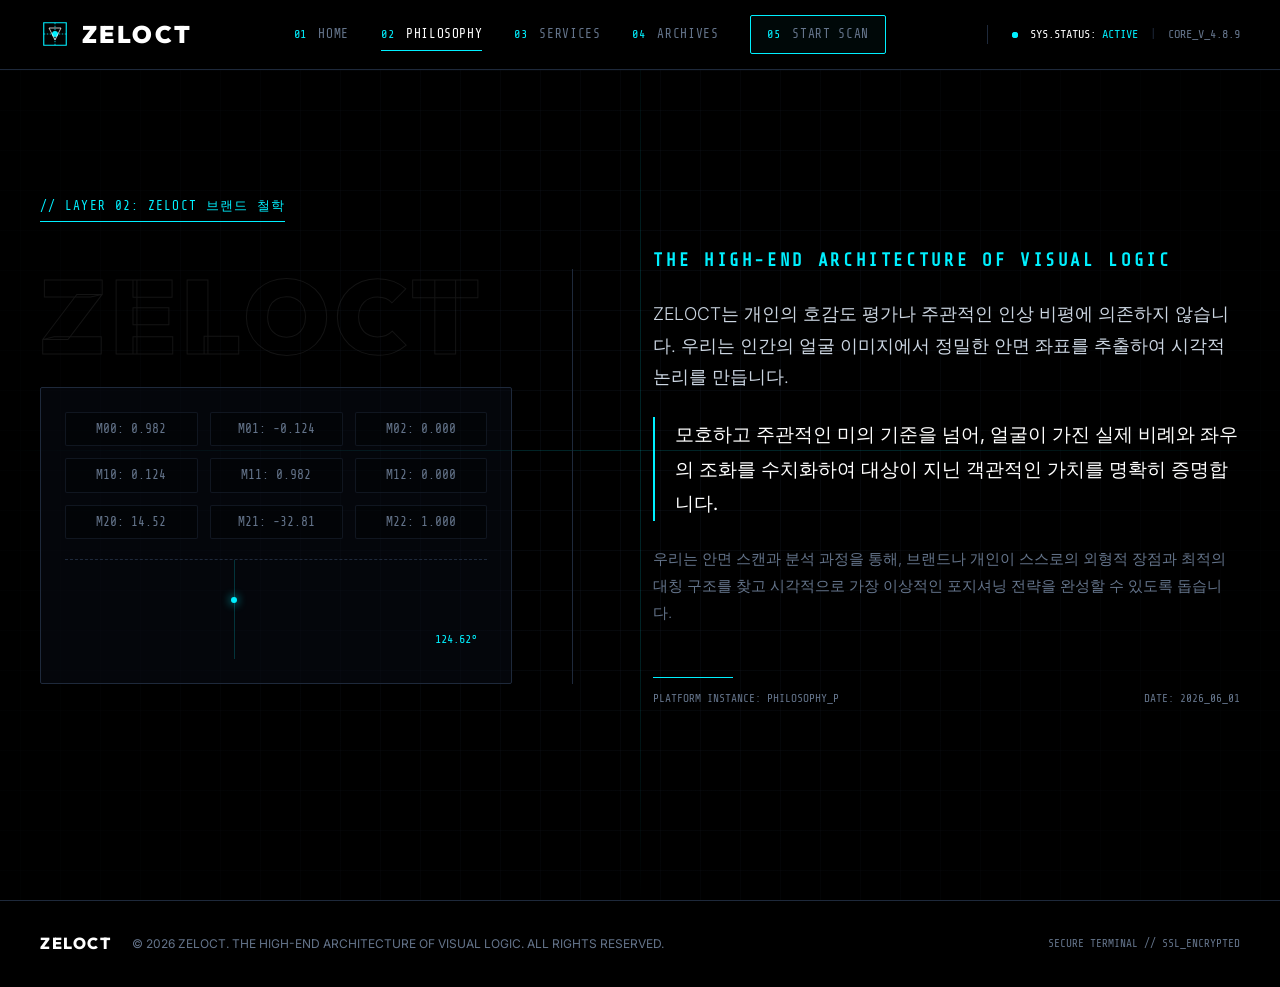
==== about.html @ d5e1db35 "feat: Restructure ZELOCT to multi-page architecture with simplified copy" ====
<!DOCTYPE html>
<html lang="ko">
<head>
    <meta charset="UTF-8">
    <meta name="viewport" content="width=device-width, initial-scale=1.0">
    <title>ZELOCT | 브랜드 철학 - 모호함을 뛰어넘는 객관적인 데이터</title>
    <meta name="description" content="AI 페이스 분석과 정교한 시각 논리를 결합하여, 직관을 넘어 객관적인 데이터로 얼굴의 균형과 황금비를 찾아내는 플랫폼 ZELOCT.">
    <!-- Google Fonts -->
    <link rel="preconnect" href="https://fonts.googleapis.com">
    <link rel="preconnect" href="https://fonts.gstatic.com" crossorigin>
    <link href="https://fonts.googleapis.com/css2?family=Inter:wght@300;400;500;600&family=Outfit:wght@400;600;800;900&family=Share+Tech+Mono&display=swap" rel="stylesheet">
    <!-- FontAwesome for icons -->
    <link rel="stylesheet" href="https://cdnjs.cloudflare.com/ajax/libs/font-awesome/6.4.0/css/all.min.css">
    <link rel="stylesheet" href="style.css">
</head>
<body>
    <!-- Symmetrical Scanning Background Grid -->
    <div class="tech-grid-overlay"></div>
    <div class="symmetrical-axis-x"></div>
    <div class="symmetrical-axis-y"></div>
    <div class="custom-cursor-tracker">
        <span class="coord-val">X: 00.00% Y: 00.00%</span>
    </div>

    <!-- System Header -->
    <header class="system-header">
        <div class="header-container">
            <a href="index.html" class="logo-area">
                <span class="logo-symbol">
                    <svg viewBox="0 0 40 40" width="30" height="30">
                        <polygon points="5,5 35,5 35,35 5,35" fill="none" stroke="#00F0FF" stroke-width="1.5" />
                        <line x1="20" y1="5" x2="20" y2="35" stroke="#00F0FF" stroke-width="1" stroke-dasharray="2,2" />
                        <line x1="5" y1="20" x2="35" y2="20" stroke="#00F0FF" stroke-width="1" stroke-dasharray="2,2" />
                        <circle cx="20" cy="20" r="4" fill="#00F0FF" />
                        <polygon points="12,12 28,12 20,28" fill="none" stroke="#FFFFFF" stroke-width="1" />
                    </svg>
                </span>
                <span class="logo-text">ZELOCT</span>
            </a>
            <nav class="nav-links">
                <a href="index.html" class="nav-item"><span class="nav-num">01</span> HOME</a>
                <a href="about.html" class="nav-item active"><span class="nav-num">02</span> PHILOSOPHY</a>
                <a href="services.html" class="nav-item"><span class="nav-num">03</span> SERVICES</a>
                <a href="dashboard.html" class="nav-item"><span class="nav-num">04</span> ARCHIVES</a>
                <a href="contact.html" class="nav-item nav-btn"><span class="nav-num">05</span> START SCAN</a>
            </nav>
            <div class="system-status-indicator">
                <span class="status-dot-pulse"></span>
                <span class="status-label">SYS.STATUS: <span class="cyan-txt">ACTIVE</span></span>
                <span class="status-divider">|</span>
                <span class="status-metric">CORE_V_4.8.9</span>
            </div>
        </div>
    </header>

    <!-- Main Container -->
    <main class="main-content">
        
        <!-- LAYER 02: ABOUT US (BRAND PHILOSOPHY) -->
        <section id="about" class="about-section">
            <div class="section-container">
                <div class="section-badge">// LAYER 02: ZELOCT 브랜드 철학</div>
                <div class="about-grid">
                    <!-- Left: Bold Typography and Grid -->
                    <div class="about-visual">
                        <div class="brand-typo-container">
                            <h2 class="huge-brand-title">ZELOCT</h2>
                            <div class="grid-coordinate-block">
                                <div class="matrix-box">
                                    <span class="matrix-elem">M00: 0.982</span>
                                    <span class="matrix-elem">M01: -0.124</span>
                                    <span class="matrix-elem">M02: 0.000</span>
                                    <span class="matrix-elem">M10: 0.124</span>
                                    <span class="matrix-elem">M11: 0.982</span>
                                    <span class="matrix-elem">M12: 0.000</span>
                                    <span class="matrix-elem">M20: 14.52</span>
                                    <span class="matrix-elem">M21: -32.81</span>
                                    <span class="matrix-elem">M22: 1.000</span>
                                </div>
                                <div class="tech-wireframe-deco">
                                    <div class="line-x"></div>
                                    <div class="line-y"></div>
                                    <div class="circle-point"></div>
                                    <div class="tech-angle">124.62°</div>
                                </div>
                            </div>
                        </div>
                    </div>
                    <!-- Right: Cold/Dry Statement (Simplified) -->
                    <div class="about-content">
                        <h3 class="about-subheading">THE HIGH-END ARCHITECTURE OF VISUAL LOGIC</h3>
                        <div class="cold-statement">
                            <p class="statement-para">
                                ZELOCT는 개인의 호감도 평가나 주관적인 인상 비평에 의존하지 않습니다. 우리는 인간의 얼굴 이미지에서 정밀한 안면 좌표를 추출하여 시각적 논리를 만듭니다.
                            </p>
                            <p class="statement-paraHighlight">
                                모호하고 주관적인 미의 기준을 넘어, 얼굴이 가진 실제 비례와 좌우의 조화를 수치화하여 대상이 지닌 객관적인 가치를 명확히 증명합니다.
                            </p>
                            <p class="statement-para" style="font-size: 0.95rem; color: var(--color-text-muted);">
                                우리는 안면 스캔과 분석 과정을 통해, 브랜드나 개인이 스스로의 외형적 장점과 최적의 대칭 구조를 찾고 시각적으로 가장 이상적인 포지셔닝 전략을 완성할 수 있도록 돕습니다.
                            </p>
                        </div>
                        <div class="tech-signature">
                            <div class="signature-line"></div>
                            <div class="signature-meta">
                                <span>PLATFORM INSTANCE: PHILOSOPHY_P</span>
                                <span>DATE: 2026_06_01</span>
                            </div>
                        </div>
                    </div>
                </div>
            </div>
        </section>

    </main>

    <!-- Footer -->
    <footer class="system-footer">
        <div class="footer-container">
            <div class="footer-left">
                <span class="footer-brand">ZELOCT</span>
                <span class="footer-copyright">&copy; 2026 ZELOCT. THE HIGH-END ARCHITECTURE OF VISUAL LOGIC. ALL RIGHTS RESERVED.</span>
            </div>
            <div class="footer-right font-mono">
                <span>SECURE TERMINAL // SSL_ENCRYPTED</span>
            </div>
        </div>
    </footer>

    <!-- App JavaScript -->
    <script src="app.js"></script>
</body>
</html>
---- style.css ----
/* ==========================================================================
   ZELOCT BRAND MASTER SYSTEM STYLESHEET
   --------------------------------------------------------------------------
   - Design System: HSL values, Deep Black, Slate Grey, Electric Neon Cyan
   - Typography: Outfit (Headers), Inter (Body), Share Tech Mono (Telemetry)
   - Feel: Premium, cybernetic, structured, glassmorphic, interactive
   ========================================================================== */

:root {
    --bg-deep-black: #000000;
    --bg-dark-slate: #0b0f19;
    --border-slate: #1e293b;
    --border-slate-glow: #334155;
    
    --color-white: #ffffff;
    --color-cyan: #00f0ff;
    --color-cyan-glow: rgba(0, 240, 255, 0.45);
    --color-text-muted: #64748b;
    --color-text-body: #cbd5e1;
    
    --font-heading: 'Outfit', -apple-system, BlinkMacSystemFont, "Segoe UI", Roboto, sans-serif;
    --font-body: 'Inter', -apple-system, BlinkMacSystemFont, "Segoe UI", Roboto, sans-serif;
    --font-mono: 'Share Tech Mono', monospace;
    
    --transition-smooth: all 0.3s cubic-bezier(0.16, 1, 0.3, 1);
    --transition-slow: all 0.6s cubic-bezier(0.16, 1, 0.3, 1);
}

/* Base resets */
* {
    margin: 0;
    padding: 0;
    box-sizing: border-box;
}

html {
    scroll-behavior: smooth;
    background-color: var(--bg-deep-black);
    color: var(--color-white);
    font-family: var(--font-body);
    font-size: 16px;
    overflow-x: hidden;
}

body {
    background-color: var(--bg-deep-black);
    min-height: 100vh;
    line-height: 1.6;
    overflow-x: hidden;
    position: relative;
}

/* Symmetrical Tech Grid Background */
.tech-grid-overlay {
    position: fixed;
    top: 0;
    left: 0;
    width: 100%;
    height: 100%;
    background-image: 
        linear-gradient(rgba(30, 41, 59, 0.2) 1px, transparent 1px),
        linear-gradient(90deg, rgba(30, 41, 59, 0.2) 1px, transparent 1px);
    background-size: 40px 40px;
    background-position: center center;
    pointer-events: none;
    z-index: 1;
}

.tech-grid-overlay::after {
    content: '';
    position: absolute;
    top: 0;
    left: 0;
    width: 100%;
    height: 100%;
    background: radial-gradient(circle at 50% 50%, transparent 20%, rgba(0, 0, 0, 0.8) 80%);
    pointer-events: none;
}

/* Symmetrical Skan Axes */
.symmetrical-axis-x {
    position: fixed;
    left: 0;
    right: 0;
    top: 50%;
    height: 1px;
    background: linear-gradient(90deg, transparent, rgba(0, 240, 255, 0.15) 30%, rgba(0, 240, 255, 0.15) 70%, transparent);
    z-index: 2;
    pointer-events: none;
}

.symmetrical-axis-y {
    position: fixed;
    top: 0;
    bottom: 0;
    left: 50%;
    width: 1px;
    background: linear-gradient(180deg, transparent, rgba(0, 240, 255, 0.15) 30%, rgba(0, 240, 255, 0.15) 70%, transparent);
    z-index: 2;
    pointer-events: none;
}

/* Custom Interactive Cursor Tracker */
.custom-cursor-tracker {
    position: fixed;
    width: 20px;
    height: 20px;
    border: 1px solid var(--color-cyan);
    border-radius: 50%;
    pointer-events: none;
    transform: translate(-50%, -50%);
    z-index: 9999;
    mix-blend-mode: difference;
    display: flex;
    align-items: center;
    justify-content: center;
    transition: width 0.1s ease, height 0.1s ease;
    opacity: 0;
}

.custom-cursor-tracker::after {
    content: '';
    width: 4px;
    height: 4px;
    background-color: var(--color-cyan);
    border-radius: 50%;
}

.custom-cursor-tracker .coord-val {
    position: absolute;
    top: 25px;
    left: 20px;
    font-family: var(--font-mono);
    font-size: 0.65rem;
    color: var(--color-cyan);
    background-color: rgba(0, 0, 0, 0.75);
    padding: 2px 6px;
    border: 1px solid var(--border-slate);
    white-space: nowrap;
    border-radius: 2px;
}

/* Typography Utility Classes */
h1, h2, h3, h4, h5 {
    font-family: var(--font-heading);
    letter-spacing: -0.02em;
    font-weight: 600;
}

.font-mono {
    font-family: var(--font-mono) !important;
}

.cyan-txt {
    color: var(--color-cyan) !important;
}

.white-txt {
    color: var(--color-white) !important;
}

.text-muted {
    color: var(--color-text-muted) !important;
}

.cyan-bg {
    background-color: var(--color-cyan) !important;
}

.gradient-text {
    background: linear-gradient(90deg, #ffffff 0%, var(--color-cyan) 100%);
    -webkit-background-clip: text;
    -webkit-text-fill-color: transparent;
}

/* System Header */
.system-header {
    position: fixed;
    top: 0;
    left: 0;
    width: 100%;
    height: 70px;
    border-bottom: 1px solid var(--border-slate);
    background-color: rgba(0, 0, 0, 0.85);
    backdrop-filter: blur(10px);
    z-index: 1000;
}

.header-container {
    max-width: 1400px;
    height: 100%;
    margin: 0 auto;
    padding: 0 40px;
    display: flex;
    align-items: center;
    justify-content: space-between;
}

.logo-area {
    display: flex;
    align-items: center;
    gap: 12px;
    text-decoration: none;
}

.logo-symbol {
    display: flex;
    align-items: center;
    justify-content: center;
}

.logo-text {
    font-family: var(--font-heading);
    font-size: 1.5rem;
    font-weight: 900;
    color: var(--color-white);
    letter-spacing: 0.1em;
}

.nav-links {
    display: flex;
    align-items: center;
    gap: 32px;
}

.nav-item {
    font-family: var(--font-mono);
    font-size: 0.8rem;
    color: var(--color-text-muted);
    text-decoration: none;
    letter-spacing: 0.05em;
    transition: var(--transition-smooth);
    position: relative;
    padding: 6px 0;
}

.nav-num {
    color: var(--color-cyan);
    margin-right: 4px;
    font-size: 0.75rem;
}

.nav-item:hover, .nav-item.active {
    color: var(--color-white);
}

.nav-item::after {
    content: '';
    position: absolute;
    bottom: 0;
    left: 0;
    width: 0;
    height: 1px;
    background-color: var(--color-cyan);
    transition: var(--transition-smooth);
}

.nav-item:hover::after, .nav-item.active::after {
    width: 100%;
}

.nav-btn {
    border: 1px solid var(--color-cyan);
    padding: 8px 16px;
    border-radius: 2px;
    background-color: rgba(0, 240, 255, 0.03);
}

.nav-btn::after {
    display: none;
}

.nav-btn:hover {
    background-color: var(--color-cyan);
    color: var(--bg-deep-black) !important;
    box-shadow: 0 0 15px var(--color-cyan-glow);
}

.nav-btn:hover .nav-num {
    color: var(--bg-deep-black);
}

.system-status-indicator {
    display: flex;
    align-items: center;
    gap: 12px;
    font-family: var(--font-mono);
    font-size: 0.75rem;
    border-left: 1px solid var(--border-slate);
    padding-left: 24px;
}

.status-dot-pulse {
    width: 6px;
    height: 6px;
    background-color: var(--color-cyan);
    border-radius: 50%;
    position: relative;
}

.status-dot-pulse::after {
    content: '';
    position: absolute;
    width: 100%;
    height: 100%;
    border-radius: 50%;
    background-color: var(--color-cyan);
    animation: status-ping 1.5s infinite;
}

@keyframes status-ping {
    0% { transform: scale(1); opacity: 1; }
    100% { transform: scale(3); opacity: 0; }
}

.status-divider {
    color: var(--border-slate);
}

.status-metric {
    color: var(--color-text-muted);
}

/* Sections Styling */
section {
    position: relative;
    padding: 120px 0;
    z-index: 10;
    min-height: 100vh;
    display: flex;
    align-items: center;
}

.section-container {
    max-width: 1400px;
    width: 100%;
    margin: 0 auto;
    padding: 0 40px;
}

.section-badge {
    font-family: var(--font-mono);
    font-size: 0.8rem;
    color: var(--color-cyan);
    letter-spacing: 0.1em;
    margin-bottom: 24px;
    display: inline-block;
    border-bottom: 1px solid var(--color-cyan);
    padding-bottom: 4px;
}

.section-title {
    font-size: 2.5rem;
    color: var(--color-white);
    margin-bottom: 12px;
    text-transform: uppercase;
    letter-spacing: 0.05em;
}

.section-subtitle {
    color: var(--color-text-muted);
    font-size: 1rem;
    max-width: 600px;
    margin-bottom: 48px;
}

/* Buttons */
.btn {
    display: inline-flex;
    align-items: center;
    gap: 12px;
    font-family: var(--font-mono);
    font-size: 0.85rem;
    padding: 14px 28px;
    border-radius: 2px;
    text-decoration: none;
    letter-spacing: 0.08em;
    cursor: pointer;
    transition: var(--transition-smooth);
}

.btn-primary {
    background-color: var(--color-cyan);
    color: var(--bg-deep-black);
    border: 1px solid var(--color-cyan);
    font-weight: 600;
    box-shadow: 0 4px 20px rgba(0, 240, 255, 0.15);
}

.btn-primary:hover {
    background-color: transparent;
    color: var(--color-cyan);
    box-shadow: 0 0 25px var(--color-cyan-glow);
}

.btn-secondary {
    background-color: transparent;
    color: var(--color-white);
    border: 1px solid var(--border-slate);
}

.btn-secondary:hover {
    border-color: var(--color-white);
    background-color: rgba(255, 255, 255, 0.02);
}

/* ==========================================================================
   LAYER 01: HERO SECTION
   ========================================================================== */
.hero-section {
    padding-top: 150px;
}

.hero-layout {
    display: grid;
    grid-template-columns: 1.1fr 0.9fr;
    gap: 60px;
    align-items: center;
}

.hero-info {
    max-width: 680px;
}

.system-tag {
    display: flex;
    align-items: center;
    gap: 16px;
    margin-bottom: 30px;
    font-family: var(--font-mono);
    font-size: 0.8rem;
}

.tag-accent {
    color: var(--color-cyan);
}

.tag-version {
    color: var(--color-text-muted);
    background-color: rgba(30, 41, 59, 0.3);
    padding: 2px 8px;
    border: 1px solid var(--border-slate);
    border-radius: 2px;
}

.hero-title {
    font-size: 3.8rem;
    line-height: 1.1;
    margin-bottom: 24px;
    font-weight: 900;
    letter-spacing: -0.03em;
}

.title-sub {
    display: block;
    font-size: 1.25rem;
    font-family: var(--font-mono);
    color: var(--color-text-muted);
    letter-spacing: 0.15em;
    margin-bottom: 12px;
}

.hero-desc {
    color: var(--color-text-body);
    font-size: 1.15rem;
    line-height: 1.7;
    margin-bottom: 40px;
    font-weight: 300;
}

.hero-actions {
    display: flex;
    gap: 16px;
}

/* Hero Face Mesh Visualizer Card */
.hero-visualizer-card {
    background-color: rgba(11, 15, 25, 0.65);
    border: 1px solid var(--border-slate);
    border-radius: 4px;
    overflow: hidden;
    box-shadow: 0 20px 50px rgba(0, 0, 0, 0.5);
    backdrop-filter: blur(15px);
}

.card-header-bar {
    height: 40px;
    background-color: rgba(30, 41, 59, 0.3);
    border-bottom: 1px solid var(--border-slate);
    display: flex;
    align-items: center;
    padding: 0 16px;
    justify-content: space-between;
}

.header-dots {
    display: flex;
    gap: 8px;
}

.header-dots .dot {
    width: 8px;
    height: 8px;
    border-radius: 50%;
}

.header-dots .red { background-color: #ef4444; }
.header-dots .yellow { background-color: #f59e0b; }
.header-dots .green { background-color: #10b981; }

.header-title-text {
    font-family: var(--font-mono);
    font-size: 0.75rem;
    color: var(--color-text-muted);
    letter-spacing: 0.05em;
}

.header-status {
    font-family: var(--font-mono);
    font-size: 0.7rem;
    color: var(--color-cyan);
    border: 1px solid rgba(0, 240, 255, 0.3);
    padding: 1px 6px;
    border-radius: 2px;
    background-color: rgba(0, 240, 255, 0.05);
}

.visualizer-content {
    padding: 30px;
    position: relative;
    display: flex;
    flex-direction: column;
    align-items: center;
}

.svg-visualizer-container {
    width: 320px;
    height: 320px;
    position: relative;
    border: 1px dashed var(--border-slate);
    border-radius: 2px;
    overflow: hidden;
}

/* Face scan animations */
#laser-line {
    animation: laser-sweep 4s infinite linear;
}

@keyframes laser-sweep {
    0% { y1: 20; y2: 20; opacity: 0; }
    5% { opacity: 1; }
    95% { opacity: 1; }
    100% { y1: 380; y2: 380; opacity: 0; }
}

.node-pulse {
    transform-origin: center;
    animation: node-glowing 2s infinite ease-in-out;
}

.node-pulse:nth-child(even) {
    animation-delay: 1s;
}

@keyframes node-glowing {
    0%, 100% { r: 3.5; fill-opacity: 0.8; }
    50% { r: 5.5; fill-opacity: 1; filter: drop-shadow(0 0 4px var(--color-cyan)); }
}

/* Telemetry box */
.telemetry-box {
    width: 100%;
    background-color: rgba(0, 0, 0, 0.5);
    border: 1px solid var(--border-slate);
    border-radius: 2px;
    padding: 12px 16px;
    margin-top: 20px;
}

.telemetry-row {
    display: flex;
    justify-content: space-between;
    font-family: var(--font-mono);
    font-size: 0.75rem;
    margin-bottom: 6px;
}

.telemetry-row:last-child {
    margin-bottom: 0;
}

.tel-label {
    color: var(--color-text-muted);
}

.tel-value {
    color: var(--color-text-body);
}

.interactive-sliders {
    width: 100%;
    margin-top: 16px;
    border-top: 1px solid var(--border-slate);
    padding-top: 16px;
}

.slider-group {
    display: flex;
    flex-direction: column;
    gap: 6px;
    margin-bottom: 12px;
}

.slider-group:last-child {
    margin-bottom: 0;
}

.slider-group label {
    font-family: var(--font-mono);
    font-size: 0.65rem;
    color: var(--color-text-muted);
    letter-spacing: 0.05em;
}

.slider-group input[type="range"] {
    -webkit-appearance: none;
    width: 100%;
    height: 3px;
    background: var(--border-slate);
    border-radius: 1px;
    outline: none;
}

.slider-group input[type="range"]::-webkit-slider-thumb {
    -webkit-appearance: none;
    appearance: none;
    width: 12px;
    height: 12px;
    border-radius: 50%;
    background: var(--color-cyan);
    cursor: pointer;
    box-shadow: 0 0 6px var(--color-cyan);
    transition: transform 0.1s ease;
}

.slider-group input[type="range"]::-webkit-slider-thumb:hover {
    transform: scale(1.2);
}

.section-scroll-indicator {
    position: absolute;
    bottom: 40px;
    left: 50%;
    transform: translateX(-50%);
    display: flex;
    flex-direction: column;
    align-items: center;
    gap: 8px;
    color: var(--color-text-muted);
    font-family: var(--font-mono);
    font-size: 0.7rem;
    letter-spacing: 0.15em;
    pointer-events: none;
}

.scroll-arrow {
    animation: arrow-bounce 2s infinite;
}

@keyframes arrow-bounce {
    0%, 20%, 50%, 80%, 100% { transform: translateY(0); }
    40% { transform: translateY(-5px); }
    60% { transform: translateY(-2px); }
}

/* ==========================================================================
   LAYER 02: ABOUT US (PHILOSOPHY)
   ========================================================================== */
.about-grid {
    display: grid;
    grid-template-columns: 1fr 1.1fr;
    gap: 80px;
    align-items: center;
}

.about-visual {
    position: relative;
    border-right: 1px solid var(--border-slate);
    padding-right: 60px;
}

.huge-brand-title {
    font-size: 6.5rem;
    font-weight: 900;
    color: transparent;
    -webkit-text-stroke: 1px rgba(255, 255, 255, 0.08);
    line-height: 0.9;
    letter-spacing: 0.05em;
    margin-bottom: 24px;
}

.grid-coordinate-block {
    background-color: rgba(11, 15, 25, 0.45);
    border: 1px solid var(--border-slate);
    border-radius: 2px;
    padding: 24px;
    position: relative;
    overflow: hidden;
}

.matrix-box {
    display: grid;
    grid-template-columns: repeat(3, 1fr);
    gap: 12px;
    font-family: var(--font-mono);
    font-size: 0.8rem;
    color: var(--color-text-muted);
}

.matrix-elem {
    background-color: rgba(0, 0, 0, 0.3);
    padding: 6px 10px;
    border: 1px solid rgba(30, 41, 59, 0.5);
    border-radius: 2px;
    text-align: center;
    transition: var(--transition-smooth);
}

.matrix-elem:hover {
    color: var(--color-cyan);
    border-color: var(--color-cyan);
    background-color: rgba(0, 240, 255, 0.02);
}

.tech-wireframe-deco {
    margin-top: 20px;
    height: 100px;
    border-top: 1px dashed var(--border-slate);
    position: relative;
}

.tech-wireframe-deco .line-x {
    position: absolute;
    left: 40%;
    top: 0;
    bottom: 0;
    width: 1px;
    background-color: rgba(0, 240, 255, 0.2);
}

.tech-wireframe-deco .circle-point {
    position: absolute;
    left: 40%;
    top: 40%;
    width: 6px;
    height: 6px;
    background-color: var(--color-cyan);
    border-radius: 50%;
    transform: translate(-50%, -50%);
    box-shadow: 0 0 10px var(--color-cyan);
}

.tech-wireframe-deco .tech-angle {
    position: absolute;
    right: 10px;
    bottom: 10px;
    font-family: var(--font-mono);
    font-size: 0.75rem;
    color: var(--color-cyan);
}

.about-content {
    max-width: 620px;
}

.about-subheading {
    font-size: 1.1rem;
    font-family: var(--font-mono);
    color: var(--color-cyan);
    letter-spacing: 0.15em;
    margin-bottom: 24px;
}

.cold-statement {
    display: flex;
    flex-direction: column;
    gap: 24px;
}

.statement-para {
    color: var(--color-text-body);
    font-size: 1.1rem;
    line-height: 1.8;
    font-weight: 300;
}

.statement-paraHighlight {
    color: var(--color-white);
    font-size: 1.2rem;
    line-height: 1.8;
    font-weight: 400;
    border-left: 2px solid var(--color-cyan);
    padding-left: 20px;
}

.tech-signature {
    margin-top: 50px;
}

.signature-line {
    width: 80px;
    height: 1px;
    background-color: var(--color-cyan);
    margin-bottom: 12px;
}

.signature-meta {
    display: flex;
    justify-content: space-between;
    font-family: var(--font-mono);
    font-size: 0.7rem;
    color: var(--color-text-muted);
}

/* ==========================================================================
   LAYER 03: CORE SERVICES
   ========================================================================== */
.services-grid {
    display: grid;
    grid-template-columns: repeat(3, 1fr);
    gap: 30px;
    margin-top: 40px;
}

.service-card {
    background-color: rgba(11, 15, 25, 0.45);
    border: 1px solid var(--border-slate);
    border-radius: 4px;
    padding: 40px 30px;
    position: relative;
    overflow: hidden;
    display: flex;
    flex-direction: column;
    min-height: 480px;
    transition: var(--transition-slow);
}

.service-card::before {
    content: '';
    position: absolute;
    top: 0;
    left: 0;
    width: 100%;
    height: 2px;
    background: linear-gradient(90deg, transparent, var(--color-cyan), transparent);
    transform: scaleX(0);
    transition: var(--transition-smooth);
}

.service-card:hover {
    border-color: var(--color-cyan);
    transform: translateY(-8px);
    box-shadow: 0 15px 35px rgba(0, 240, 255, 0.05);
    background-color: rgba(11, 15, 25, 0.75);
}

.service-card:hover::before {
    transform: scaleX(1);
}

.service-num {
    font-family: var(--font-mono);
    font-size: 3rem;
    font-weight: 800;
    color: transparent;
    -webkit-text-stroke: 1px var(--color-text-muted);
    opacity: 0.3;
    line-height: 1;
    margin-bottom: 20px;
    transition: var(--transition-smooth);
}

.service-card:hover .service-num {
    color: var(--color-cyan);
    -webkit-text-stroke: 1px var(--color-cyan);
    opacity: 0.8;
}

.service-status {
    font-family: var(--font-mono);
    font-size: 0.75rem;
    color: var(--color-cyan);
    letter-spacing: 0.05em;
    margin-bottom: 12px;
}

.service-name {
    font-size: 1.45rem;
    line-height: 1.3;
    margin-bottom: 16px;
    font-weight: 800;
}

.service-sub {
    font-size: 0.9rem;
    font-family: var(--font-mono);
    font-weight: 400;
    color: var(--color-text-muted);
    display: block;
    margin-top: 4px;
}

.service-desc {
    color: var(--color-text-body);
    font-size: 0.95rem;
    line-height: 1.7;
    margin-bottom: 30px;
    font-weight: 300;
}

.service-interactive-console {
    margin-top: auto;
    background-color: rgba(0, 0, 0, 0.7);
    border: 1px solid var(--border-slate);
    border-radius: 2px;
    padding: 14px;
    font-family: var(--font-mono);
    font-size: 0.75rem;
    position: relative;
    overflow: hidden;
}

.console-tab {
    position: absolute;
    top: 0;
    right: 12px;
    background-color: var(--border-slate);
    color: var(--color-text-body);
    font-size: 0.6rem;
    padding: 2px 6px;
    border-bottom-left-radius: 2px;
    border-bottom-right-radius: 2px;
}

.console-lines {
    display: flex;
    flex-direction: column;
    gap: 4px;
}

.line-item {
    color: var(--color-text-muted);
    white-space: nowrap;
}

/* Service 2 Mini grid map representation */
.matrix-map-visualization {
    height: 80px;
    border: 1px dashed var(--border-slate);
    border-radius: 2px;
    position: relative;
    background-color: rgba(0, 0, 0, 0.5);
    overflow: hidden;
}

.grid-dot {
    position: absolute;
    width: 6px;
    height: 6px;
    background-color: var(--color-cyan);
    border-radius: 50%;
    transform: translate(-50%, -50%);
    box-shadow: 0 0 8px var(--color-cyan);
}

.point-active {
    animation: grid-point-ping 1.5s infinite;
}

@keyframes grid-point-ping {
    0%, 100% { transform: translate(-50%, -50%) scale(1); opacity: 0.8; }
    50% { transform: translate(-50%, -50%) scale(1.8); opacity: 1; }
}

.grid-line-h {
    position: absolute;
    top: 50%;
    left: 0;
    right: 0;
    height: 1px;
    background-color: var(--border-slate);
}

.grid-line-v {
    position: absolute;
    left: 50%;
    top: 0;
    bottom: 0;
    width: 1px;
    background-color: var(--border-slate);
}

.axis-lbl-y {
    position: absolute;
    left: 6px;
    top: 6px;
    font-size: 0.55rem;
    color: var(--color-text-muted);
}

.axis-lbl-x {
    position: absolute;
    right: 6px;
    bottom: 6px;
    font-size: 0.55rem;
    color: var(--color-text-muted);
}

/* ==========================================================================
   LAYER 04: SYSTEM DASHBOARD (PORTFOLIO)
   ========================================================================== */
.dashboard-section {
    background-color: rgba(0, 0, 0, 0.5);
}

.section-title-area {
    display: flex;
    justify-content: space-between;
    align-items: flex-end;
    margin-bottom: 40px;
}

.section-title-area .section-title {
    margin-bottom: 0;
}

.dashboard-wrapper {
    background-color: rgba(11, 15, 25, 0.65);
    border: 1px solid var(--border-slate);
    border-radius: 4px;
    overflow: hidden;
    backdrop-filter: blur(15px);
    box-shadow: 0 30px 60px rgba(0, 0, 0, 0.4);
}

/* Tabs */
.dashboard-tabs {
    display: flex;
    background-color: rgba(30, 41, 59, 0.25);
    border-bottom: 1px solid var(--border-slate);
}

.tab-btn {
    flex: 1;
    background: none;
    border: none;
    border-right: 1px solid var(--border-slate);
    padding: 16px 24px;
    display: flex;
    align-items: center;
    gap: 12px;
    color: var(--color-text-muted);
    cursor: pointer;
    font-family: var(--font-mono);
    font-size: 0.8rem;
    transition: var(--transition-smooth);
    text-align: left;
}

.tab-btn:hover {
    background-color: rgba(30, 41, 59, 0.15);
    color: var(--color-white);
}

.tab-btn.active {
    background-color: rgba(11, 15, 25, 0.85);
    color: var(--color-cyan);
    border-bottom: 2px solid var(--color-cyan);
}

.tab-icon {
    font-size: 0.95rem;
}

.tab-name {
    font-weight: 600;
}

.tab-file {
    font-size: 0.7rem;
    color: var(--color-text-muted);
    margin-left: auto;
    opacity: 0.8;
}

.tab-btn.active .tab-file {
    color: var(--color-white);
}

/* Panel Body */
.dashboard-panel {
    display: flex;
    flex-direction: column;
}

.panel-header {
    height: 38px;
    background-color: rgba(30, 41, 59, 0.1);
    border-bottom: 1px solid var(--border-slate);
    display: flex;
    align-items: center;
    justify-content: space-between;
    padding: 0 24px;
}

.file-path {
    font-family: var(--font-mono);
    font-size: 0.75rem;
    color: var(--color-text-muted);
}

.panel-actions {
    display: flex;
    gap: 12px;
}

.btn-indicator {
    font-size: 0.7rem;
    border: 1px solid var(--border-slate);
    padding: 2px 8px;
    border-radius: 2px;
}

.tab-content {
    display: none;
}

.tab-content.active {
    display: block;
}

.code-editor-layout {
    display: grid;
    grid-template-columns: 1.2fr 0.8fr;
    min-height: 400px;
}

.line-numbers {
    background-color: rgba(0, 0, 0, 0.2);
    border-right: 1px solid var(--border-slate);
    padding: 20px 0;
    width: 50px;
    display: flex;
    flex-direction: column;
    align-items: center;
    color: var(--color-text-muted);
    font-family: var(--font-mono);
    font-size: 0.8rem;
    user-select: none;
}

.line-numbers span {
    line-height: 1.8;
    height: 24px;
}

.code-viewport {
    padding: 20px 24px;
    overflow-x: auto;
    font-family: var(--font-mono);
    font-size: 0.85rem;
    background-color: rgba(0, 0, 0, 0.3);
}

.code-viewport pre {
    margin: 0;
}

.code-viewport code {
    line-height: 1.8;
    display: block;
}

/* Syntax Highlighting */
.json-key { color: #f43f5e; }
.json-val { color: #10b981; }
.json-num { color: #f59e0b; }
.py-keyword { color: #00f0ff; }
.py-def { color: #3b82f6; }
.py-comment { color: #64748b; font-style: italic; }
.py-val { color: #e11d48; }

/* Code Editor Preview Panel */
.dashboard-preview-panel {
    border-left: 1px solid var(--border-slate);
    background-color: rgba(11, 15, 25, 0.95);
    display: flex;
    flex-direction: column;
}

.preview-title {
    height: 38px;
    border-bottom: 1px solid var(--border-slate);
    display: flex;
    align-items: center;
    padding: 0 20px;
    font-family: var(--font-mono);
    font-size: 0.7rem;
    color: var(--color-cyan);
    letter-spacing: 0.05em;
    background-color: rgba(30, 41, 59, 0.1);
}

.preview-visual {
    flex: 1;
    padding: 30px;
    display: flex;
    flex-direction: column;
    justify-content: space-between;
    gap: 30px;
}

/* Node matrix graph mini */
.node-graph-mini {
    height: 180px;
    border: 1px dashed var(--border-slate);
    border-radius: 2px;
    position: relative;
    background-color: rgba(0, 0, 0, 0.5);
    overflow: hidden;
}

.mini-node {
    position: absolute;
    width: 6px;
    height: 6px;
    background-color: var(--color-white);
    border-radius: 50%;
    transform: translate(-50%, -50%);
    cursor: pointer;
    transition: var(--transition-smooth);
}

.mini-node:hover {
    background-color: var(--color-cyan);
    box-shadow: 0 0 10px var(--color-cyan);
}

.mini-node::after {
    content: attr(data-tooltip);
    position: absolute;
    bottom: 12px;
    left: 50%;
    transform: translateX(-50%);
    font-family: var(--font-mono);
    font-size: 0.55rem;
    background-color: rgba(0, 0, 0, 0.85);
    color: var(--color-cyan);
    padding: 1px 4px;
    border: 1px solid var(--border-slate);
    white-space: nowrap;
    opacity: 0;
    pointer-events: none;
    transition: var(--transition-smooth);
}

.mini-node:hover::after {
    opacity: 1;
}

.line-conn {
    position: absolute;
    background-color: rgba(255, 255, 255, 0.05);
    transform-origin: left center;
}

.preview-telemetry {
    font-size: 0.7rem;
    color: var(--color-text-muted);
    border-top: 1px solid var(--border-slate);
    padding-top: 12px;
    line-height: 1.5;
}

/* Coordinate positioning map (tab 2 preview) */
.coordinate-map {
    height: 180px;
    border: 1px solid var(--border-slate);
    position: relative;
    background-color: rgba(0, 0, 0, 0.5);
}

.coordinate-map .axis-x {
    position: absolute;
    top: 50%;
    left: 0;
    right: 0;
    height: 1px;
    background-color: rgba(30, 41, 59, 0.6);
}

.coordinate-map .axis-y {
    position: absolute;
    left: 50%;
    top: 0;
    bottom: 0;
    width: 1px;
    background-color: rgba(30, 41, 59, 0.6);
}

.quadrant-label {
    position: absolute;
    font-family: var(--font-mono);
    font-size: 0.55rem;
    color: rgba(255, 255, 255, 0.15);
}

.q1 { top: 10px; right: 10px; }
.q2 { top: 10px; left: 10px; }
.q3 { bottom: 10px; left: 10px; }
.q4 { bottom: 10px; right: 10px; }

.map-point {
    position: absolute;
    width: 8px;
    height: 8px;
    background-color: var(--color-cyan);
    border-radius: 50%;
    transform: translate(-50%, 50%);
    box-shadow: 0 0 10px var(--color-cyan);
}

.pulsing {
    animation: map-ping 2s infinite ease-in-out;
}

@keyframes map-ping {
    0%, 100% { box-shadow: 0 0 4px var(--color-cyan); }
    50% { box-shadow: 0 0 15px var(--color-cyan); }
}

/* Bar chart visualization */
.bar-chart-visualization {
    height: 180px;
    display: flex;
    flex-direction: column;
    justify-content: center;
    gap: 20px;
    padding: 0 10px;
}

.bar-item {
    display: flex;
    align-items: center;
    gap: 12px;
}

.bar-label {
    font-family: var(--font-mono);
    font-size: 0.6rem;
    color: var(--color-text-muted);
    width: 80px;
    white-space: nowrap;
}

.bar-track {
    flex: 1;
    height: 6px;
    background-color: var(--border-slate);
    border-radius: 3px;
    overflow: hidden;
}

.bar-fill {
    height: 100%;
    background-color: var(--color-text-muted);
    border-radius: 3px;
    transition: width 1s cubic-bezier(0.16, 1, 0.3, 1);
}

.bar-val {
    font-family: var(--font-mono);
    font-size: 0.7rem;
    color: var(--color-white);
    width: 35px;
    text-align: right;
}

/* ==========================================================================
   LAYER 05: CONTACT & INPUT (ANALYSIS REQUEST)
   ========================================================================== */
.contact-grid {
    display: grid;
    grid-template-columns: 0.95fr 1.05fr;
    gap: 60px;
    align-items: flex-start;
}

.contact-intro {
    max-width: 580px;
}

.contact-main-title {
    font-size: 3.2rem;
    line-height: 1.1;
    margin-bottom: 24px;
    font-weight: 900;
}

.contact-subtitle {
    color: var(--color-text-body);
    font-size: 1.1rem;
    line-height: 1.7;
    margin-bottom: 40px;
    font-weight: 300;
}

/* Terminal Logs Box */
.terminal-logs-box {
    background-color: #05070c;
    border: 1px solid var(--border-slate);
    border-radius: 4px;
    overflow: hidden;
}

.terminal-header {
    height: 34px;
    background-color: rgba(30, 41, 59, 0.2);
    border-bottom: 1px solid var(--border-slate);
    display: flex;
    align-items: center;
    padding: 0 16px;
    gap: 8px;
}

.term-dot {
    width: 6px;
    height: 6px;
    background-color: var(--color-cyan);
    border-radius: 50%;
    box-shadow: 0 0 5px var(--color-cyan);
}

.term-title {
    font-family: var(--font-mono);
    font-size: 0.7rem;
    color: var(--color-text-muted);
}

.terminal-body-text {
    padding: 20px;
    height: 180px;
    overflow-y: auto;
    font-family: var(--font-mono);
    font-size: 0.8rem;
    line-height: 1.6;
}

.log-line {
    margin-bottom: 8px;
    word-break: break-all;
}

.log-line:last-child {
    margin-bottom: 0;
}

/* Form Styling */
.contact-form-panel {
    background-color: rgba(11, 15, 25, 0.65);
    border: 1px solid var(--border-slate);
    border-radius: 4px;
    padding: 40px;
    backdrop-filter: blur(15px);
}

.custom-form {
    display: flex;
    flex-direction: column;
    gap: 24px;
}

.form-row {
    width: 100%;
}

.input-group {
    display: flex;
    flex-direction: column;
    gap: 8px;
}

.input-label {
    font-family: var(--font-mono);
    font-size: 0.75rem;
    color: var(--color-text-muted);
    letter-spacing: 0.05em;
}

.input-wrapper {
    position: relative;
    display: flex;
    align-items: center;
}

.input-prefix {
    position: absolute;
    left: 16px;
    color: var(--color-cyan);
    font-family: var(--font-mono);
    font-size: 0.85rem;
    pointer-events: none;
}

.input-wrapper input {
    width: 100%;
    background-color: rgba(0, 0, 0, 0.4);
    border: 1px solid var(--border-slate);
    border-radius: 2px;
    padding: 14px 16px 14px 38px;
    color: var(--color-white);
    font-family: var(--font-body);
    font-size: 0.95rem;
    outline: none;
    transition: var(--transition-smooth);
}

.input-wrapper input:focus {
    border-color: var(--color-cyan);
    box-shadow: 0 0 10px rgba(0, 240, 255, 0.1);
    background-color: rgba(0, 0, 0, 0.6);
}

/* File Upload Alternative styling */
.file-upload-alternative {
    display: flex;
    flex-direction: column;
    gap: 10px;
    margin-top: 10px;
    border-top: 1px dashed var(--border-slate);
    padding-top: 12px;
}

.or-divider {
    font-family: var(--font-mono);
    font-size: 0.65rem;
    color: var(--color-text-muted);
    text-align: center;
    position: relative;
}

.file-upload-btn {
    display: inline-flex;
    align-items: center;
    justify-content: center;
    gap: 10px;
    background-color: rgba(30, 41, 59, 0.2);
    border: 1px solid var(--border-slate);
    padding: 10px 16px;
    border-radius: 2px;
    color: var(--color-text-body);
    font-family: var(--font-mono);
    font-size: 0.75rem;
    cursor: pointer;
    transition: var(--transition-smooth);
}

.file-upload-btn:hover {
    background-color: rgba(30, 41, 59, 0.4);
    color: var(--color-white);
    border-color: var(--color-text-muted);
}

.file-name-txt {
    font-family: var(--font-mono);
    font-size: 0.7rem;
    color: var(--color-text-muted);
}

/* Select wrapper */
.select-wrapper {
    position: relative;
}

.select-wrapper select {
    width: 100%;
    background-color: rgba(0, 0, 0, 0.4);
    border: 1px solid var(--border-slate);
    border-radius: 2px;
    padding: 14px 16px;
    color: var(--color-white);
    font-family: var(--font-mono);
    font-size: 0.85rem;
    outline: none;
    cursor: pointer;
    -webkit-appearance: none;
    -moz-appearance: none;
    appearance: none;
    transition: var(--transition-smooth);
}

.select-wrapper select:focus {
    border-color: var(--color-cyan);
}

.select-arrow {
    position: absolute;
    right: 18px;
    top: 50%;
    transform: translateY(-50%);
    color: var(--color-text-muted);
    pointer-events: none;
}

/* Submit engine button */
.submit-btn {
    width: 100%;
    background-color: transparent;
    border: 1px solid var(--color-cyan);
    padding: 18px;
    color: var(--color-cyan);
    font-family: var(--font-mono);
    font-size: 1rem;
    font-weight: 600;
    letter-spacing: 0.1em;
    cursor: pointer;
    position: relative;
    overflow: hidden;
    transition: var(--transition-smooth);
}

.btn-glow-layer {
    position: absolute;
    top: 0;
    left: 0;
    width: 100%;
    height: 100%;
    background-color: var(--color-cyan);
    opacity: 0;
    transition: var(--transition-smooth);
    z-index: 1;
}

.submit-btn-text {
    position: relative;
    z-index: 2;
}

.submit-btn:hover {
    color: var(--bg-deep-black);
    box-shadow: 0 0 30px var(--color-cyan-glow);
}

.submit-btn:hover .btn-glow-layer {
    opacity: 1;
}

/* Decoded report popup modal */
.report-overlay {
    position: fixed;
    top: 0;
    left: 0;
    width: 100%;
    height: 100%;
    background-color: rgba(0, 0, 0, 0.85);
    z-index: 2000;
    display: none;
    align-items: center;
    justify-content: center;
    padding: 20px;
    backdrop-filter: blur(8px);
}

.report-modal-content {
    background-color: #0b0f19;
    border: 1px solid var(--color-cyan);
    width: 100%;
    max-width: 840px;
    border-radius: 4px;
    overflow: hidden;
    animation: modal-slide-up 0.5s cubic-bezier(0.16, 1, 0.3, 1);
    box-shadow: 0 20px 80px rgba(0, 240, 255, 0.15);
}

@keyframes modal-slide-up {
    from { transform: translateY(40px); opacity: 0; }
    to { transform: translateY(0); opacity: 1; }
}

.report-header {
    height: 54px;
    background-color: rgba(30, 41, 59, 0.3);
    border-bottom: 1px solid var(--border-slate);
    display: flex;
    align-items: center;
    justify-content: space-between;
    padding: 0 24px;
}

.report-hdr-left {
    display: flex;
    align-items: center;
    gap: 12px;
}

.report-title {
    font-family: var(--font-mono);
    font-size: 0.85rem;
    color: var(--color-cyan);
    letter-spacing: 0.05em;
}

.close-report-btn {
    background: none;
    border: none;
    color: var(--color-text-muted);
    font-size: 1.5rem;
    cursor: pointer;
    transition: var(--transition-smooth);
    line-height: 1;
}

.close-report-btn:hover {
    color: var(--color-white);
}

.report-grid {
    display: grid;
    grid-template-columns: 0.9fr 1.1fr;
}

.report-graph-col {
    border-right: 1px solid var(--border-slate);
    background-color: rgba(0, 0, 0, 0.3);
    display: flex;
    align-items: center;
    justify-content: center;
    padding: 40px;
    position: relative;
}

.radar-box {
    width: 220px;
    height: 220px;
    position: relative;
}

.radar-label {
    position: absolute;
    font-family: var(--font-mono);
    font-size: 0.55rem;
    color: var(--color-text-muted);
}

.radar-label.top { top: -20px; left: 50%; transform: translateX(-50%); }
.radar-label.right { right: -35px; top: 50%; transform: translateY(-50%); }
.radar-label.bottom { bottom: -20px; left: 50%; transform: translateX(-50%); }
.radar-label.left { left: -35px; top: 50%; transform: translateY(-50%); }

.radar-scan-line {
    position: absolute;
    top: 0;
    left: 0;
    width: 100%;
    height: 100%;
    border-radius: 50%;
    background: conic-gradient(from 0deg at 50% 50%, rgba(0, 240, 255, 0.15) 0%, transparent 60%);
    animation: radar-spin 4s infinite linear;
}

@keyframes radar-spin {
    from { transform: rotate(0deg); }
    to { transform: rotate(360deg); }
}

.report-info-col {
    padding: 40px;
    display: flex;
    flex-direction: column;
    justify-content: space-between;
    gap: 24px;
}

.report-meta-box {
    border: 1px solid var(--border-slate);
    border-radius: 2px;
    padding: 12px 16px;
    background-color: rgba(0, 0, 0, 0.2);
}

.meta-row {
    display: flex;
    justify-content: space-between;
    font-family: var(--font-mono);
    font-size: 0.75rem;
    margin-bottom: 6px;
}

.meta-row:last-child {
    margin-bottom: 0;
}

.meta-row span:first-child {
    color: var(--color-text-muted);
}

.report-scores {
    display: grid;
    grid-template-columns: repeat(3, 1fr);
    gap: 12px;
}

.score-card {
    background-color: rgba(30, 41, 59, 0.2);
    border: 1px solid var(--border-slate);
    border-radius: 2px;
    padding: 12px 8px;
    text-align: center;
}

.score-label {
    display: block;
    font-family: var(--font-mono);
    font-size: 0.55rem;
    color: var(--color-text-muted);
    margin-bottom: 4px;
    line-height: 1.2;
}

.score-num {
    font-family: var(--font-heading);
    font-size: 1.2rem;
    font-weight: 800;
}

.score-unit {
    font-size: 0.65rem;
    color: var(--color-text-muted);
    margin-left: 2px;
}

.report-conclusion h4 {
    font-family: var(--font-mono);
    font-size: 0.75rem;
    color: var(--color-cyan);
    margin-bottom: 8px;
    letter-spacing: 0.05em;
}

.report-conclusion p {
    color: var(--color-text-body);
    font-size: 0.85rem;
    line-height: 1.6;
    font-weight: 300;
}

.w-full {
    width: 100%;
}

/* ==========================================================================
   SYSTEM FOOTER
   ========================================================================== */
.system-footer {
    border-top: 1px solid var(--border-slate);
    padding: 30px 0;
    z-index: 100;
    position: relative;
    background-color: var(--bg-deep-black);
}

.footer-container {
    max-width: 1400px;
    margin: 0 auto;
    padding: 0 40px;
    display: flex;
    justify-content: space-between;
    align-items: center;
}

.footer-left {
    display: flex;
    align-items: center;
    gap: 20px;
}

.footer-brand {
    font-family: var(--font-heading);
    font-weight: 800;
    font-size: 1rem;
    letter-spacing: 0.1em;
}

.footer-copyright {
    color: var(--color-text-muted);
    font-size: 0.75rem;
}

.footer-right {
    font-size: 0.7rem;
    color: var(--color-text-muted);
}

/* ==========================================================================
   RESPONSIVE LAYOUTS
   ========================================================================== */
@media (max-width: 1200px) {
    .hero-title {
        font-size: 3rem;
    }
    .huge-brand-title {
        font-size: 5rem;
    }
    .about-grid, .contact-grid {
        gap: 40px;
    }
}

@media (max-width: 992px) {
    .header-container {
        padding: 0 20px;
    }
    .nav-links {
        display: none; /* Let's keep it simple or hide system indicators to save space */
    }
    .system-status-indicator {
        border-left: none;
        padding-left: 0;
    }
    
    .hero-layout {
        grid-template-columns: 1fr;
        gap: 50px;
    }
    
    .hero-visualizer-card {
        max-width: 500px;
        width: 100%;
        margin: 0 auto;
    }
    
    .about-grid {
        grid-template-columns: 1fr;
        gap: 40px;
    }
    
    .about-visual {
        border-right: none;
        border-bottom: 1px solid var(--border-slate);
        padding-right: 0;
        padding-bottom: 40px;
    }
    
    .services-grid {
        grid-template-columns: 1fr;
        gap: 30px;
    }
    
    .service-card {
        min-height: auto;
    }
    
    .code-editor-layout {
        grid-template-columns: 1fr;
    }
    
    .dashboard-preview-panel {
        border-left: none;
        border-top: 1px solid var(--border-slate);
    }
    
    .contact-grid {
        grid-template-columns: 1fr;
        gap: 40px;
    }
    
    .report-grid {
        grid-template-columns: 1fr;
    }
    
    .report-graph-col {
        border-right: none;
        border-bottom: 1px solid var(--border-slate);
        padding: 30px;
    }
}

@media (max-width: 576px) {
    html {
        font-size: 14px;
    }
    .section-container {
        padding: 0 20px;
    }
    .hero-title {
        font-size: 2.4rem;
    }
    .huge-brand-title {
        font-size: 3.5rem;
    }
    .footer-container {
        flex-direction: column;
        gap: 16px;
        text-align: center;
    }
    .footer-left {
        flex-direction: column;
        gap: 8px;
    }
    .contact-form-panel {
        padding: 24px;
    }
}
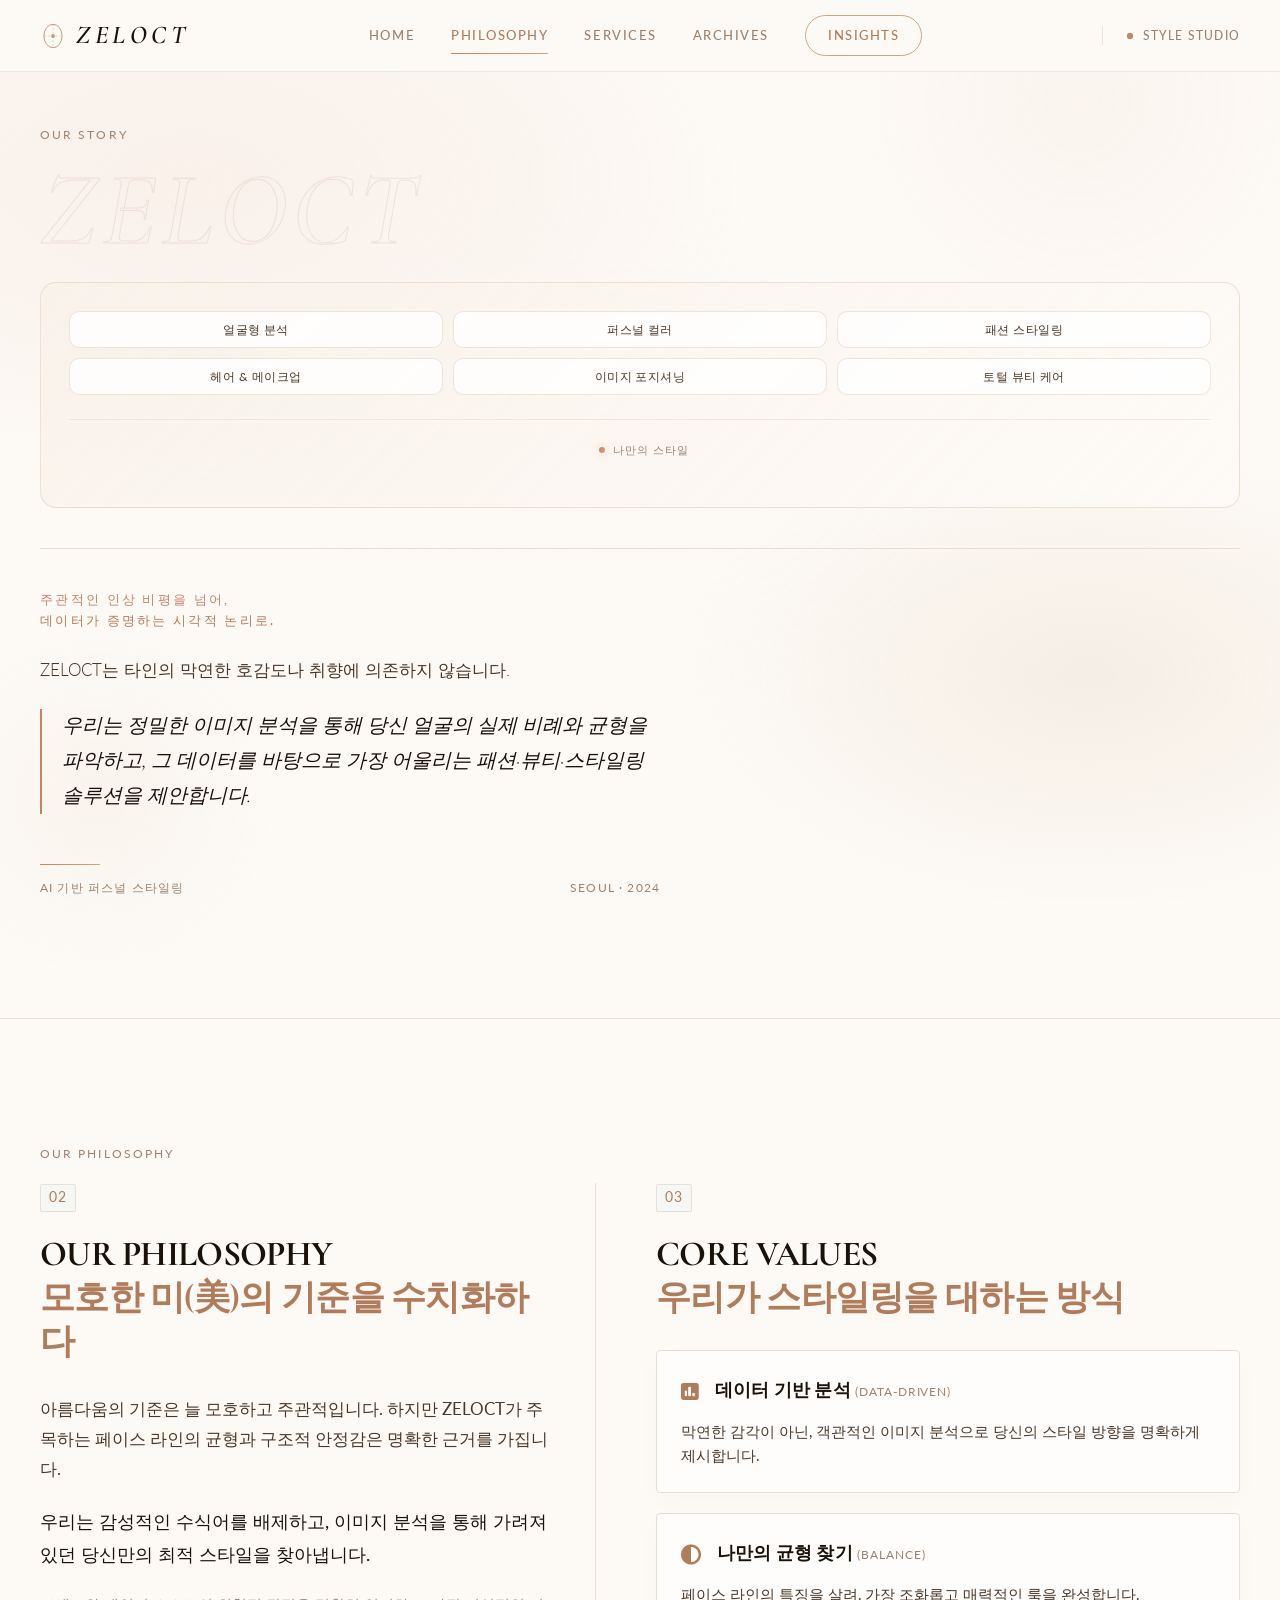
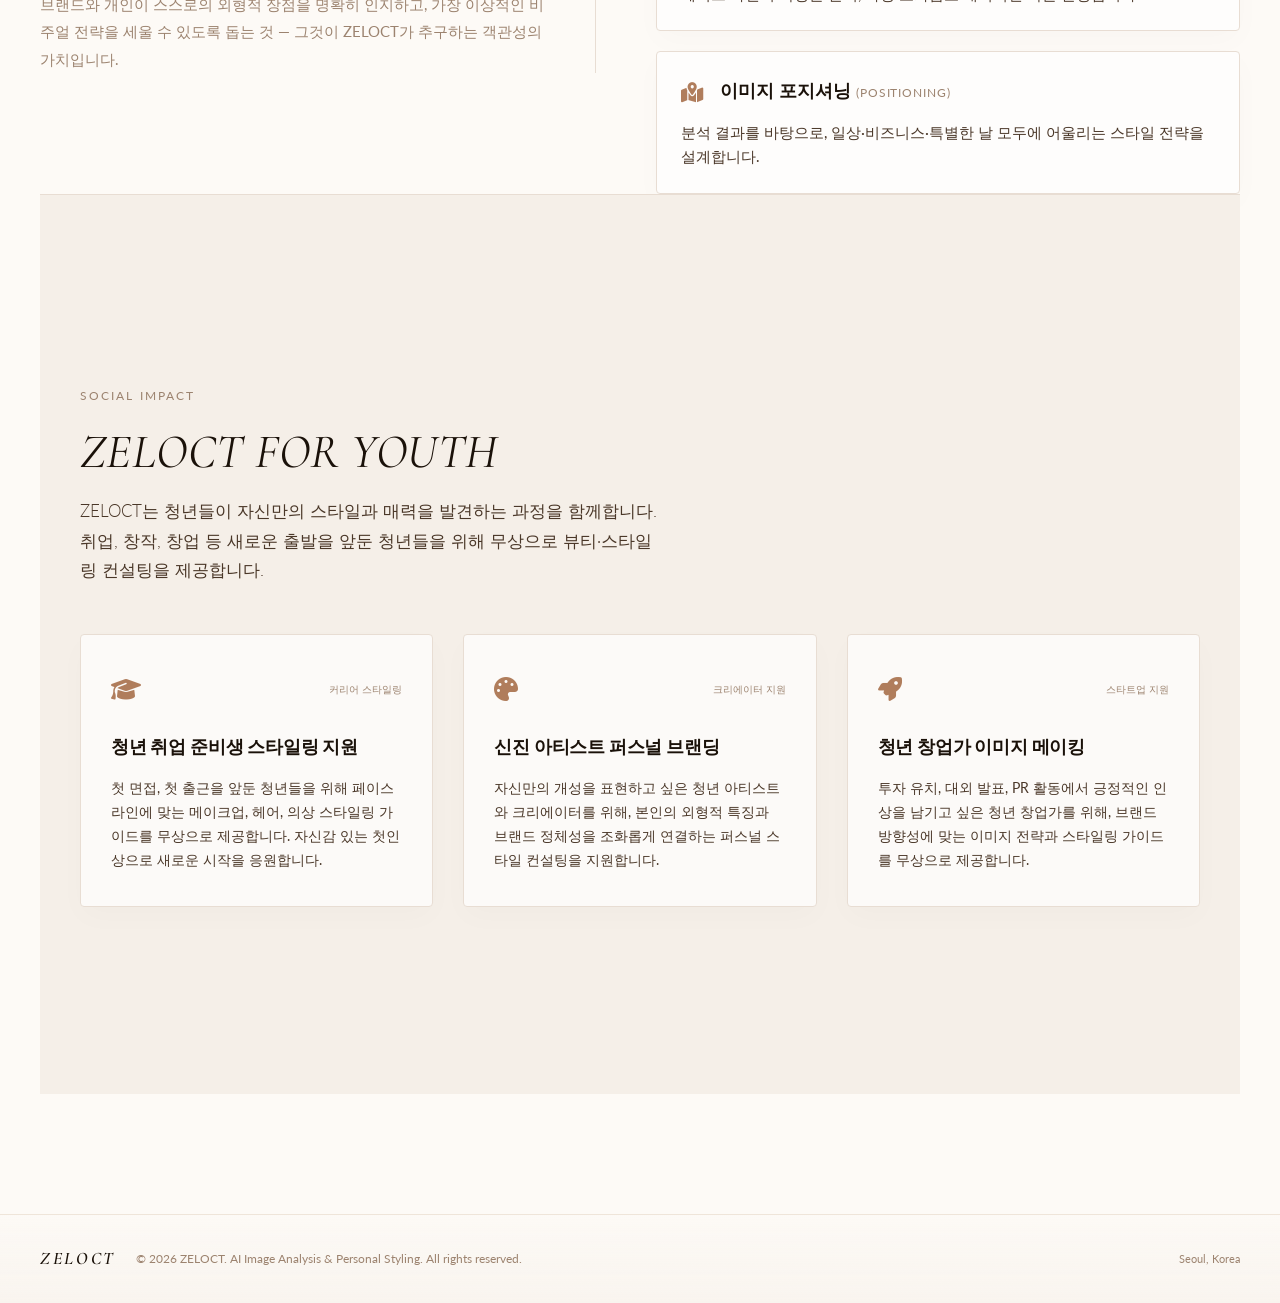
==== commit c0bac79e: "Refactor copywriting to premium beauty and personal styling studio tone" ====
--- a/about.html
+++ b/about.html
@@ -3,36 +3,31 @@
 <head>
     <meta charset="UTF-8">
     <meta name="viewport" content="width=device-width, initial-scale=1.0">
-    <title>ZELOCT | 브랜드 철학 - 모호함을 뛰어넘는 객관적인 데이터</title>
-    <meta name="description" content="AI 페이스 분석과 정교한 시각 논리를 결합하여, 직관을 넘어 객관적인 데이터로 얼굴의 균형과 황금비를 찾아내는 플랫폼 ZELOCT.">
+    <title>ZELOCT | 브랜드 철학 — 나만의 아름다움을 발견하다</title>
+    <meta name="description" content="ZELOCT는 패션, 뷰티, 스타일링을 통해 당신이 가진 고유한 매력을 발굴하고, 가장 어울리는 이미지를 함께 완성해 나갑니다.">
     <!-- Google Fonts -->
     <link rel="preconnect" href="https://fonts.googleapis.com">
     <link rel="preconnect" href="https://fonts.gstatic.com" crossorigin>
-    <link href="https://fonts.googleapis.com/css2?family=Inter:wght@300;400;500;600&family=Outfit:wght@400;600;800;900&family=Share+Tech+Mono&display=swap" rel="stylesheet">
+    <link href="https://fonts.googleapis.com/css2?family=Cormorant+Garamond:ital,wght@0,400;0,500;0,600;1,400;1,500;1,600&family=Lato:ital,wght@0,300;0,400;0,700;1,300;1,400&family=DM+Serif+Display:ital@0;1&display=swap" rel="stylesheet">
     <!-- FontAwesome for icons -->
     <link rel="stylesheet" href="https://cdnjs.cloudflare.com/ajax/libs/font-awesome/6.4.0/css/all.min.css">
     <link rel="stylesheet" href="style.css">
 </head>
 <body>
-    <!-- Symmetrical Scanning Background Grid -->
     <div class="tech-grid-overlay"></div>
     <div class="symmetrical-axis-x"></div>
     <div class="symmetrical-axis-y"></div>
-    <div class="custom-cursor-tracker">
-        <span class="coord-val">X: 00.00% Y: 00.00%</span>
-    </div>
-
-    <!-- System Header -->
+
+    <!-- Header -->
     <header class="system-header">
         <div class="header-container">
             <a href="index.html" class="logo-area">
                 <span class="logo-symbol">
-                    <svg viewBox="0 0 40 40" width="30" height="30">
-                        <polygon points="5,5 35,5 35,35 5,35" fill="none" stroke="#00F0FF" stroke-width="1.5" />
-                        <line x1="20" y1="5" x2="20" y2="35" stroke="#00F0FF" stroke-width="1" stroke-dasharray="2,2" />
-                        <line x1="5" y1="20" x2="35" y2="20" stroke="#00F0FF" stroke-width="1" stroke-dasharray="2,2" />
-                        <circle cx="20" cy="20" r="4" fill="#00F0FF" />
-                        <polygon points="12,12 28,12 20,28" fill="none" stroke="#FFFFFF" stroke-width="1" />
+                    <svg viewBox="0 0 40 40" width="26" height="26">
+                        <ellipse cx="20" cy="20" rx="14" ry="18" fill="none" stroke="#b07d5c" stroke-width="1.2" />
+                        <line x1="20" y1="2" x2="20" y2="38" stroke="#c9a882" stroke-width="0.8" stroke-dasharray="3,3" />
+                        <line x1="6" y1="20" x2="34" y2="20" stroke="#c9a882" stroke-width="0.8" stroke-dasharray="3,3" />
+                        <circle cx="20" cy="20" r="3" fill="#b07d5c" opacity="0.7" />
                     </svg>
                 </span>
                 <span class="logo-text">ZELOCT</span>
@@ -42,71 +37,168 @@
                 <a href="about.html" class="nav-item active"><span class="nav-num">02</span> PHILOSOPHY</a>
                 <a href="services.html" class="nav-item"><span class="nav-num">03</span> SERVICES</a>
                 <a href="dashboard.html" class="nav-item"><span class="nav-num">04</span> ARCHIVES</a>
-                <a href="contact.html" class="nav-item nav-btn"><span class="nav-num">05</span> START SCAN</a>
+                <a href="insights.html" class="nav-item nav-btn"><span class="nav-num">05</span> INSIGHTS</a>
             </nav>
             <div class="system-status-indicator">
                 <span class="status-dot-pulse"></span>
-                <span class="status-label">SYS.STATUS: <span class="cyan-txt">ACTIVE</span></span>
-                <span class="status-divider">|</span>
-                <span class="status-metric">CORE_V_4.8.9</span>
+                <span class="status-label">Style Studio</span>
             </div>
         </div>
     </header>
 
-    <!-- Main Container -->
     <main class="main-content">
-        
-        <!-- LAYER 02: ABOUT US (BRAND PHILOSOPHY) -->
+
+        <!-- About: Brand Introduction -->
         <section id="about" class="about-section">
             <div class="section-container">
-                <div class="section-badge">// LAYER 02: ZELOCT 브랜드 철학</div>
+                <div class="section-badge">Our Story</div>
                 <div class="about-grid">
-                    <!-- Left: Bold Typography and Grid -->
+                    <!-- Left: Visual -->
                     <div class="about-visual">
                         <div class="brand-typo-container">
-                            <h2 class="huge-brand-title">ZELOCT</h2>
+                            <h1 class="huge-brand-title">ZELOCT</h1>
                             <div class="grid-coordinate-block">
                                 <div class="matrix-box">
-                                    <span class="matrix-elem">M00: 0.982</span>
-                                    <span class="matrix-elem">M01: -0.124</span>
-                                    <span class="matrix-elem">M02: 0.000</span>
-                                    <span class="matrix-elem">M10: 0.124</span>
-                                    <span class="matrix-elem">M11: 0.982</span>
-                                    <span class="matrix-elem">M12: 0.000</span>
-                                    <span class="matrix-elem">M20: 14.52</span>
-                                    <span class="matrix-elem">M21: -32.81</span>
-                                    <span class="matrix-elem">M22: 1.000</span>
+                                    <span class="matrix-elem">얼굴형 분석</span>
+                                    <span class="matrix-elem">퍼스널 컬러</span>
+                                    <span class="matrix-elem">패션 스타일링</span>
+                                    <span class="matrix-elem">헤어 & 메이크업</span>
+                                    <span class="matrix-elem">이미지 포지셔닝</span>
+                                    <span class="matrix-elem">토털 뷰티 케어</span>
                                 </div>
                                 <div class="tech-wireframe-deco">
                                     <div class="line-x"></div>
                                     <div class="line-y"></div>
                                     <div class="circle-point"></div>
-                                    <div class="tech-angle">124.62°</div>
-                                </div>
-                            </div>
-                        </div>
-                    </div>
-                    <!-- Right: Cold/Dry Statement (Simplified) -->
+                                    <div class="tech-angle">나만의 스타일</div>
+                                </div>
+                            </div>
+                        </div>
+                    </div>
+                    <!-- Right: Philosophy Statement -->
                     <div class="about-content">
-                        <h3 class="about-subheading">THE HIGH-END ARCHITECTURE OF VISUAL LOGIC</h3>
+                        <h3 class="about-subheading">주관적인 인상 비평을 넘어,<br><span class="cyan-txt">데이터가 증명하는 시각적 논리로.</span></h3>
                         <div class="cold-statement">
                             <p class="statement-para">
-                                ZELOCT는 개인의 호감도 평가나 주관적인 인상 비평에 의존하지 않습니다. 우리는 인간의 얼굴 이미지에서 정밀한 안면 좌표를 추출하여 시각적 논리를 만듭니다.
+                                ZELOCT는 타인의 막연한 호감도나 취향에 의존하지 않습니다.
                             </p>
                             <p class="statement-paraHighlight">
-                                모호하고 주관적인 미의 기준을 넘어, 얼굴이 가진 실제 비례와 좌우의 조화를 수치화하여 대상이 지닌 객관적인 가치를 명확히 증명합니다.
-                            </p>
-                            <p class="statement-para" style="font-size: 0.95rem; color: var(--color-text-muted);">
-                                우리는 안면 스캔과 분석 과정을 통해, 브랜드나 개인이 스스로의 외형적 장점과 최적의 대칭 구조를 찾고 시각적으로 가장 이상적인 포지셔닝 전략을 완성할 수 있도록 돕습니다.
+                                우리는 정밀한 이미지 분석을 통해 당신 얼굴의 실제 비례와 균형을 파악하고, 그 데이터를 바탕으로 가장 어울리는 패션·뷰티·스타일링 솔루션을 제안합니다.
                             </p>
                         </div>
                         <div class="tech-signature">
                             <div class="signature-line"></div>
                             <div class="signature-meta">
-                                <span>PLATFORM INSTANCE: PHILOSOPHY_P</span>
-                                <span>DATE: 2026_06_01</span>
-                            </div>
-                        </div>
+                                <span>AI 기반 퍼스널 스타일링</span>
+                                <span>Seoul · 2024</span>
+                            </div>
+                        </div>
+                    </div>
+                </div>
+            </div>
+        </section>
+
+        <!-- Philosophy & Core Values -->
+        <section id="philosophy-core" class="philosophy-core-section">
+            <div class="section-container">
+                <div class="section-badge">Our Philosophy</div>
+
+                <div class="philosophy-core-grid">
+                    <!-- Left: Philosophy -->
+                    <div class="philo-col">
+                        <div class="philo-card">
+                            <span class="philo-num font-mono">02</span>
+                            <h3 class="philo-title">OUR PHILOSOPHY<br><span class="cyan-txt">모호한 미(美)의 기준을 수치화하다</span></h3>
+                            <div class="philo-body">
+                                <p>아름다움의 기준은 늘 모호하고 주관적입니다. 하지만 ZELOCT가 주목하는 페이스 라인의 균형과 구조적 안정감은 명확한 근거를 가집니다.</p>
+                                <p class="highlight-p">우리는 감성적인 수식어를 배제하고, 이미지 분석을 통해 가려져 있던 당신만의 최적 스타일을 찾아냅니다.</p>
+                                <p class="muted-p">브랜드와 개인이 스스로의 외형적 장점을 명확히 인지하고, 가장 이상적인 비주얼 전략을 세울 수 있도록 돕는 것 — 그것이 ZELOCT가 추구하는 객관성의 가치입니다.</p>
+                            </div>
+                        </div>
+                    </div>
+
+                    <!-- Right: Core Values -->
+                    <div class="values-col">
+                        <div class="section-header-compact">
+                            <span class="value-num-tag font-mono">03</span>
+                            <h3 class="philo-title">CORE VALUES<br><span class="cyan-txt">우리가 스타일링을 대하는 방식</span></h3>
+                        </div>
+
+                        <div class="value-cards-list">
+                            <div class="value-card">
+                                <div class="value-hdr">
+                                    <span class="value-icon"><i class="fa-solid fa-square-poll-vertical"></i></span>
+                                    <h4 class="value-name">데이터 기반 분석 <span class="val-sub font-mono">(Data-Driven)</span></h4>
+                                </div>
+                                <p class="value-desc">막연한 감각이 아닌, 객관적인 이미지 분석으로 당신의 스타일 방향을 명확하게 제시합니다.</p>
+                            </div>
+
+                            <div class="value-card">
+                                <div class="value-hdr">
+                                    <span class="value-icon"><i class="fa-solid fa-circle-half-stroke"></i></span>
+                                    <h4 class="value-name">나만의 균형 찾기 <span class="val-sub font-mono">(Balance)</span></h4>
+                                </div>
+                                <p class="value-desc">페이스 라인의 특징을 살려, 가장 조화롭고 매력적인 룩을 완성합니다.</p>
+                            </div>
+
+                            <div class="value-card">
+                                <div class="value-hdr">
+                                    <span class="value-icon"><i class="fa-solid fa-map-location-dot"></i></span>
+                                    <h4 class="value-name">이미지 포지셔닝 <span class="val-sub font-mono">(Positioning)</span></h4>
+                                </div>
+                                <p class="value-desc">분석 결과를 바탕으로, 일상·비즈니스·특별한 날 모두에 어울리는 스타일 전략을 설계합니다.</p>
+                            </div>
+                        </div>
+                    </div>
+                </div>
+
+        <!-- Youth Projects -->
+        <section id="youth-projects" class="youth-projects-section">
+            <div class="section-container">
+                <div class="section-badge">Social Impact</div>
+
+                <div class="youth-header-area">
+                    <h2 class="section-title">ZELOCT FOR YOUTH</h2>
+                    <p class="section-subtitle">
+                        ZELOCT는 청년들이 자신만의 스타일과 매력을 발견하는 과정을 함께합니다. 취업, 창작, 창업 등 새로운 출발을 앞둔 청년들을 위해 무상으로 뷰티·스타일링 컨설팅을 제공합니다.
+                    </p>
+                </div>
+
+                <div class="youth-grid">
+                    <!-- Project 1 -->
+                    <div class="youth-card">
+                        <div class="youth-card-hdr">
+                            <span class="youth-icon"><i class="fa-solid fa-graduation-cap"></i></span>
+                            <span class="youth-tag">커리어 스타일링</span>
+                        </div>
+                        <h4 class="youth-title">청년 취업 준비생 스타일링 지원</h4>
+                        <p class="youth-desc">
+                            첫 면접, 첫 출근을 앞둔 청년들을 위해 페이스 라인에 맞는 메이크업, 헤어, 의상 스타일링 가이드를 무상으로 제공합니다. 자신감 있는 첫인상으로 새로운 시작을 응원합니다.
+                        </p>
+                    </div>
+
+                    <!-- Project 2 -->
+                    <div class="youth-card">
+                        <div class="youth-card-hdr">
+                            <span class="youth-icon"><i class="fa-solid fa-palette"></i></span>
+                            <span class="youth-tag">크리에이터 지원</span>
+                        </div>
+                        <h4 class="youth-title">신진 아티스트 퍼스널 브랜딩</h4>
+                        <p class="youth-desc">
+                            자신만의 개성을 표현하고 싶은 청년 아티스트와 크리에이터를 위해, 본인의 외형적 특징과 브랜드 정체성을 조화롭게 연결하는 퍼스널 스타일 컨설팅을 지원합니다.
+                        </p>
+                    </div>
+
+                    <!-- Project 3 -->
+                    <div class="youth-card">
+                        <div class="youth-card-hdr">
+                            <span class="youth-icon"><i class="fa-solid fa-rocket"></i></span>
+                            <span class="youth-tag">스타트업 지원</span>
+                        </div>
+                        <h4 class="youth-title">청년 창업가 이미지 메이킹</h4>
+                        <p class="youth-desc">
+                            투자 유치, 대외 발표, PR 활동에서 긍정적인 인상을 남기고 싶은 청년 창업가를 위해, 브랜드 방향성에 맞는 이미지 전략과 스타일링 가이드를 무상으로 제공합니다.
+                        </p>
                     </div>
                 </div>
             </div>
@@ -119,15 +211,14 @@
         <div class="footer-container">
             <div class="footer-left">
                 <span class="footer-brand">ZELOCT</span>
-                <span class="footer-copyright">&copy; 2026 ZELOCT. THE HIGH-END ARCHITECTURE OF VISUAL LOGIC. ALL RIGHTS RESERVED.</span>
-            </div>
-            <div class="footer-right font-mono">
-                <span>SECURE TERMINAL // SSL_ENCRYPTED</span>
+                <span class="footer-copyright">&copy; 2026 ZELOCT. AI Image Analysis &amp; Personal Styling. All rights reserved.</span>
+            </div>
+            <div class="footer-right">
+                <span>Seoul, Korea</span>
             </div>
         </div>
     </footer>
 
-    <!-- App JavaScript -->
     <script src="app.js"></script>
 </body>
 </html>
--- a/style.css
+++ b/style.css
@@ -1,29 +1,43 @@
 /* ==========================================================================
-   ZELOCT BRAND MASTER SYSTEM STYLESHEET
+   ZELOCT BEAUTY BRAND STYLESHEET
    --------------------------------------------------------------------------
-   - Design System: HSL values, Deep Black, Slate Grey, Electric Neon Cyan
-   - Typography: Outfit (Headers), Inter (Body), Share Tech Mono (Telemetry)
-   - Feel: Premium, cybernetic, structured, glassmorphic, interactive
+   - Design System: Rose Gold, Ivory, Champagne, Soft Blush
+   - Typography: Cormorant Garamond (Display), Lato (Body), DM Serif (Accent)
+   - Feel: High-end beauty, editorial, warm, luxurious, sensorial
    ========================================================================== */
 
 :root {
-    --bg-deep-black: #000000;
-    --bg-dark-slate: #0b0f19;
-    --border-slate: #1e293b;
-    --border-slate-glow: #334155;
-    
-    --color-white: #ffffff;
-    --color-cyan: #00f0ff;
-    --color-cyan-glow: rgba(0, 240, 255, 0.45);
-    --color-text-muted: #64748b;
-    --color-text-body: #cbd5e1;
-    
-    --font-heading: 'Outfit', -apple-system, BlinkMacSystemFont, "Segoe UI", Roboto, sans-serif;
-    --font-body: 'Inter', -apple-system, BlinkMacSystemFont, "Segoe UI", Roboto, sans-serif;
-    --font-mono: 'Share Tech Mono', monospace;
-    
-    --transition-smooth: all 0.3s cubic-bezier(0.16, 1, 0.3, 1);
-    --transition-slow: all 0.6s cubic-bezier(0.16, 1, 0.3, 1);
+    /* Backgrounds */
+    --bg-deep-black: #fdfaf6;           /* Warm ivory */
+    --bg-dark-slate: #f5efe8;           /* Soft blush cream */
+    --bg-accent: #2d1f1a;              /* Deep espresso for dark sections */
+
+    /* Borders */
+    --border-slate: #e8ddd3;
+    --border-slate-glow: #d4b8a8;
+    --border-gold: #c9a882;
+
+    /* Text */
+    --color-white: #1a1109;             /* Deep warm dark */
+    --color-text-body: #4a3728;         /* Warm dark brown */
+    --color-text-muted: #9c836f;        /* Muted terracotta */
+    --color-text-light: #fdfaf6;        /* For dark backgrounds */
+
+    /* Brand colors */
+    --color-cyan: #b07d5c;              /* Rose gold / terracotta */
+    --color-cyan-glow: rgba(176, 125, 92, 0.18);
+    --color-rose: #c4836a;              /* Warm rose */
+    --color-gold: #c9a882;              /* Champagne gold */
+    --color-blush: #e8c5b4;             /* Soft blush */
+
+    /* Fonts */
+    --font-heading: 'Cormorant Garamond', 'Georgia', serif;
+    --font-body: 'Lato', -apple-system, BlinkMacSystemFont, sans-serif;
+    --font-mono: 'Lato', sans-serif;    /* Remove monospace feel */
+    --font-display: 'DM Serif Display', 'Cormorant Garamond', serif;
+
+    --transition-smooth: all 0.35s cubic-bezier(0.16, 1, 0.3, 1);
+    --transition-slow: all 0.65s cubic-bezier(0.16, 1, 0.3, 1);
 }
 
 /* Base resets */
@@ -50,54 +64,50 @@
     position: relative;
 }
 
-/* Symmetrical Tech Grid Background */
+/* Beauty Brand Decorative Background */
 .tech-grid-overlay {
     position: fixed;
     top: 0;
     left: 0;
     width: 100%;
     height: 100%;
-    background-image: 
-        linear-gradient(rgba(30, 41, 59, 0.2) 1px, transparent 1px),
-        linear-gradient(90deg, rgba(30, 41, 59, 0.2) 1px, transparent 1px);
-    background-size: 40px 40px;
-    background-position: center center;
+    background:
+        radial-gradient(ellipse 80% 60% at 15% 20%, rgba(232, 197, 180, 0.18) 0%, transparent 60%),
+        radial-gradient(ellipse 60% 50% at 85% 75%, rgba(201, 168, 130, 0.14) 0%, transparent 55%),
+        radial-gradient(ellipse 40% 40% at 50% 50%, rgba(248, 240, 232, 0.08) 0%, transparent 70%);
     pointer-events: none;
     z-index: 1;
 }
 
 .tech-grid-overlay::after {
-    content: '';
-    position: absolute;
-    top: 0;
-    left: 0;
-    width: 100%;
-    height: 100%;
-    background: radial-gradient(circle at 50% 50%, transparent 20%, rgba(0, 0, 0, 0.8) 80%);
-    pointer-events: none;
-}
-
-/* Symmetrical Skan Axes */
+    content: none;
+}
+
+/* Decorative floating orbs */
 .symmetrical-axis-x {
     position: fixed;
-    left: 0;
-    right: 0;
-    top: 50%;
-    height: 1px;
-    background: linear-gradient(90deg, transparent, rgba(0, 240, 255, 0.15) 30%, rgba(0, 240, 255, 0.15) 70%, transparent);
-    z-index: 2;
+    width: 600px;
+    height: 600px;
+    border-radius: 50%;
+    background: radial-gradient(circle, rgba(228, 185, 165, 0.08) 0%, transparent 70%);
+    top: -200px;
+    right: -100px;
+    left: auto;
     pointer-events: none;
+    z-index: 1;
 }
 
 .symmetrical-axis-y {
     position: fixed;
-    top: 0;
-    bottom: 0;
-    left: 50%;
-    width: 1px;
-    background: linear-gradient(180deg, transparent, rgba(0, 240, 255, 0.15) 30%, rgba(0, 240, 255, 0.15) 70%, transparent);
-    z-index: 2;
+    width: 400px;
+    height: 400px;
+    border-radius: 50%;
+    background: radial-gradient(circle, rgba(201, 168, 130, 0.07) 0%, transparent 70%);
+    bottom: -100px;
+    left: -100px;
+    top: auto;
     pointer-events: none;
+    z-index: 1;
 }
 
 /* Custom Interactive Cursor Tracker */
@@ -143,12 +153,15 @@
 /* Typography Utility Classes */
 h1, h2, h3, h4, h5 {
     font-family: var(--font-heading);
-    letter-spacing: -0.02em;
-    font-weight: 600;
+    letter-spacing: 0.01em;
+    font-weight: 400;
 }
 
 .font-mono {
-    font-family: var(--font-mono) !important;
+    font-family: var(--font-body) !important;
+    font-size: 0.8rem;
+    letter-spacing: 0.08em;
+    text-transform: uppercase;
 }
 
 .cyan-txt {
@@ -168,21 +181,23 @@
 }
 
 .gradient-text {
-    background: linear-gradient(90deg, #ffffff 0%, var(--color-cyan) 100%);
+    background: linear-gradient(135deg, var(--color-rose) 0%, var(--color-gold) 50%, #e8c5b4 100%);
     -webkit-background-clip: text;
     -webkit-text-fill-color: transparent;
-}
-
-/* System Header */
+    background-clip: text;
+}
+
+/* Beauty Brand Header */
 .system-header {
     position: fixed;
     top: 0;
     left: 0;
     width: 100%;
-    height: 70px;
-    border-bottom: 1px solid var(--border-slate);
-    background-color: rgba(0, 0, 0, 0.85);
-    backdrop-filter: blur(10px);
+    height: 72px;
+    border-bottom: 1px solid rgba(201, 168, 130, 0.3);
+    background-color: rgba(253, 250, 246, 0.92);
+    backdrop-filter: blur(20px);
+    -webkit-backdrop-filter: blur(20px);
     z-index: 1000;
 }
 
@@ -199,7 +214,7 @@
 .logo-area {
     display: flex;
     align-items: center;
-    gap: 12px;
+    gap: 10px;
     text-decoration: none;
 }
 
@@ -211,47 +226,48 @@
 
 .logo-text {
     font-family: var(--font-heading);
-    font-size: 1.5rem;
-    font-weight: 900;
+    font-size: 1.6rem;
+    font-weight: 600;
     color: var(--color-white);
-    letter-spacing: 0.1em;
+    letter-spacing: 0.18em;
+    font-style: italic;
 }
 
 .nav-links {
     display: flex;
     align-items: center;
-    gap: 32px;
+    gap: 36px;
 }
 
 .nav-item {
-    font-family: var(--font-mono);
+    font-family: var(--font-body);
     font-size: 0.8rem;
+    font-weight: 500;
     color: var(--color-text-muted);
     text-decoration: none;
-    letter-spacing: 0.05em;
+    letter-spacing: 0.12em;
+    text-transform: uppercase;
     transition: var(--transition-smooth);
     position: relative;
     padding: 6px 0;
 }
 
 .nav-num {
+    display: none;
+}
+
+.nav-item:hover, .nav-item.active {
     color: var(--color-cyan);
-    margin-right: 4px;
-    font-size: 0.75rem;
-}
-
-.nav-item:hover, .nav-item.active {
-    color: var(--color-white);
 }
 
 .nav-item::after {
     content: '';
     position: absolute;
-    bottom: 0;
+    bottom: -2px;
     left: 0;
     width: 0;
     height: 1px;
-    background-color: var(--color-cyan);
+    background: linear-gradient(90deg, var(--color-rose), var(--color-gold));
     transition: var(--transition-smooth);
 }
 
@@ -260,10 +276,11 @@
 }
 
 .nav-btn {
-    border: 1px solid var(--color-cyan);
-    padding: 8px 16px;
-    border-radius: 2px;
-    background-color: rgba(0, 240, 255, 0.03);
+    border: 1px solid var(--color-gold);
+    padding: 9px 22px;
+    border-radius: 50px;
+    background-color: transparent;
+    color: var(--color-cyan) !important;
 }
 
 .nav-btn::after {
@@ -271,29 +288,30 @@
 }
 
 .nav-btn:hover {
-    background-color: var(--color-cyan);
-    color: var(--bg-deep-black) !important;
-    box-shadow: 0 0 15px var(--color-cyan-glow);
-}
-
-.nav-btn:hover .nav-num {
-    color: var(--bg-deep-black);
+    background: linear-gradient(135deg, var(--color-rose), var(--color-gold));
+    color: #fff !important;
+    border-color: transparent;
+    box-shadow: 0 4px 16px var(--color-cyan-glow);
 }
 
 .system-status-indicator {
     display: flex;
     align-items: center;
-    gap: 12px;
-    font-family: var(--font-mono);
+    gap: 10px;
+    font-family: var(--font-body);
     font-size: 0.75rem;
-    border-left: 1px solid var(--border-slate);
+    font-weight: 500;
+    letter-spacing: 0.1em;
+    text-transform: uppercase;
+    color: var(--color-text-muted);
+    border-left: 1px solid rgba(201, 168, 130, 0.3);
     padding-left: 24px;
 }
 
 .status-dot-pulse {
     width: 6px;
     height: 6px;
-    background-color: var(--color-cyan);
+    background: linear-gradient(135deg, var(--color-rose), var(--color-gold));
     border-radius: 50%;
     position: relative;
 }
@@ -304,17 +322,17 @@
     width: 100%;
     height: 100%;
     border-radius: 50%;
-    background-color: var(--color-cyan);
-    animation: status-ping 1.5s infinite;
+    background: var(--color-rose);
+    animation: status-ping 2s infinite;
 }
 
 @keyframes status-ping {
-    0% { transform: scale(1); opacity: 1; }
-    100% { transform: scale(3); opacity: 0; }
+    0% { transform: scale(1); opacity: 0.8; }
+    100% { transform: scale(3.5); opacity: 0; }
 }
 
 .status-divider {
-    color: var(--border-slate);
+    color: var(--border-gold);
 }
 
 .status-metric {
@@ -339,69 +357,75 @@
 }
 
 .section-badge {
-    font-family: var(--font-mono);
-    font-size: 0.8rem;
-    color: var(--color-cyan);
-    letter-spacing: 0.1em;
-    margin-bottom: 24px;
+    font-family: var(--font-body);
+    font-size: 0.72rem;
+    color: var(--color-text-muted);
+    letter-spacing: 0.18em;
+    text-transform: uppercase;
+    margin-bottom: 20px;
     display: inline-block;
-    border-bottom: 1px solid var(--color-cyan);
-    padding-bottom: 4px;
 }
 
 .section-title {
-    font-size: 2.5rem;
+    font-family: var(--font-heading);
+    font-size: 3rem;
+    font-weight: 400;
+    font-style: italic;
     color: var(--color-white);
-    margin-bottom: 12px;
-    text-transform: uppercase;
-    letter-spacing: 0.05em;
+    margin-bottom: 16px;
+    letter-spacing: 0.01em;
+    line-height: 1.15;
 }
 
 .section-subtitle {
-    color: var(--color-text-muted);
-    font-size: 1rem;
-    max-width: 600px;
+    color: var(--color-text-body);
+    font-size: 1.05rem;
+    line-height: 1.75;
+    max-width: 580px;
     margin-bottom: 48px;
+    font-weight: 300;
 }
 
 /* Buttons */
 .btn {
     display: inline-flex;
     align-items: center;
-    gap: 12px;
-    font-family: var(--font-mono);
-    font-size: 0.85rem;
-    padding: 14px 28px;
-    border-radius: 2px;
+    gap: 10px;
+    font-family: var(--font-body);
+    font-size: 0.8rem;
+    font-weight: 500;
+    padding: 14px 32px;
+    border-radius: 50px;
     text-decoration: none;
-    letter-spacing: 0.08em;
+    letter-spacing: 0.12em;
+    text-transform: uppercase;
     cursor: pointer;
     transition: var(--transition-smooth);
 }
 
 .btn-primary {
-    background-color: var(--color-cyan);
-    color: var(--bg-deep-black);
-    border: 1px solid var(--color-cyan);
-    font-weight: 600;
-    box-shadow: 0 4px 20px rgba(0, 240, 255, 0.15);
+    background: linear-gradient(135deg, var(--color-rose) 0%, var(--color-gold) 100%);
+    color: #fff;
+    border: none;
+    box-shadow: 0 4px 24px rgba(176, 125, 92, 0.3);
 }
 
 .btn-primary:hover {
+    transform: translateY(-2px);
+    box-shadow: 0 8px 32px rgba(176, 125, 92, 0.4);
+    opacity: 0.92;
+}
+
+.btn-secondary {
     background-color: transparent;
     color: var(--color-cyan);
-    box-shadow: 0 0 25px var(--color-cyan-glow);
-}
-
-.btn-secondary {
-    background-color: transparent;
-    color: var(--color-white);
-    border: 1px solid var(--border-slate);
+    border: 1px solid var(--border-gold);
 }
 
 .btn-secondary:hover {
-    border-color: var(--color-white);
-    background-color: rgba(255, 255, 255, 0.02);
+    border-color: var(--color-cyan);
+    background-color: rgba(176, 125, 92, 0.06);
+    transform: translateY(-2px);
 }
 
 /* ==========================================================================
@@ -426,38 +450,50 @@
     display: flex;
     align-items: center;
     gap: 16px;
-    margin-bottom: 30px;
-    font-family: var(--font-mono);
-    font-size: 0.8rem;
+    margin-bottom: 28px;
+    font-family: var(--font-body);
+    font-size: 0.75rem;
+    letter-spacing: 0.14em;
+    text-transform: uppercase;
+    color: var(--color-text-muted);
 }
 
 .tag-accent {
-    color: var(--color-cyan);
+    color: var(--color-rose);
+    font-weight: 600;
+    letter-spacing: 0.2em;
 }
 
 .tag-version {
     color: var(--color-text-muted);
-    background-color: rgba(30, 41, 59, 0.3);
-    padding: 2px 8px;
-    border: 1px solid var(--border-slate);
-    border-radius: 2px;
+    background-color: rgba(201, 168, 130, 0.12);
+    padding: 3px 10px;
+    border: 1px solid var(--border-gold);
+    border-radius: 20px;
+    font-size: 0.7rem;
 }
 
 .hero-title {
-    font-size: 3.8rem;
-    line-height: 1.1;
-    margin-bottom: 24px;
-    font-weight: 900;
-    letter-spacing: -0.03em;
+    font-family: var(--font-heading);
+    font-size: 4.2rem;
+    line-height: 1.08;
+    margin-bottom: 28px;
+    font-weight: 500;
+    font-style: italic;
+    letter-spacing: 0.01em;
+    color: var(--color-white);
 }
 
 .title-sub {
     display: block;
-    font-size: 1.25rem;
-    font-family: var(--font-mono);
-    color: var(--color-text-muted);
-    letter-spacing: 0.15em;
-    margin-bottom: 12px;
+    font-family: var(--font-body);
+    font-size: 0.9rem;
+    color: var(--color-text-muted);
+    letter-spacing: 0.2em;
+    text-transform: uppercase;
+    margin-bottom: 18px;
+    font-style: normal;
+    font-weight: 400;
 }
 
 .hero-desc {
@@ -468,28 +504,78 @@
     font-weight: 300;
 }
 
+.hero-offerings {
+    display: flex;
+    gap: 12px;
+    margin-bottom: 30px;
+    flex-wrap: wrap;
+}
+
+.offering-item {
+    display: flex;
+    align-items: center;
+    gap: 8px;
+    background-color: rgba(255, 255, 255, 0.75);
+    border: 1px solid rgba(201, 168, 130, 0.4);
+    padding: 8px 18px;
+    border-radius: 50px;
+    font-size: 0.82rem;
+    color: var(--color-text-body);
+    transition: var(--transition-smooth);
+    backdrop-filter: blur(8px);
+}
+
+.offering-item:hover {
+    border-color: var(--color-rose);
+    background-color: rgba(255, 255, 255, 0.95);
+    transform: translateY(-2px);
+    box-shadow: 0 6px 20px rgba(176, 125, 92, 0.15);
+}
+
+.offering-icon {
+    color: var(--color-rose);
+    font-size: 0.85rem;
+}
+
+.offering-txt {
+    font-weight: 500;
+    letter-spacing: 0.04em;
+}
+
+@media (max-width: 768px) {
+    .hero-offerings {
+        gap: 8px;
+        margin-bottom: 24px;
+        justify-content: center;
+    }
+    .offering-item {
+        padding: 6px 12px;
+        font-size: 0.75rem;
+    }
+}
+
 .hero-actions {
     display: flex;
     gap: 16px;
 }
 
-/* Hero Face Mesh Visualizer Card */
+/* Hero Visual Card — Beauty Brand */
 .hero-visualizer-card {
-    background-color: rgba(11, 15, 25, 0.65);
-    border: 1px solid var(--border-slate);
-    border-radius: 4px;
+    background: linear-gradient(145deg, rgba(253, 250, 246, 0.9) 0%, rgba(248, 240, 232, 0.95) 100%);
+    border: 1px solid rgba(201, 168, 130, 0.35);
+    border-radius: 20px;
     overflow: hidden;
-    box-shadow: 0 20px 50px rgba(0, 0, 0, 0.5);
-    backdrop-filter: blur(15px);
+    box-shadow: 0 30px 60px rgba(176, 125, 92, 0.12), 0 8px 24px rgba(0,0,0,0.06);
+    backdrop-filter: blur(20px);
 }
 
 .card-header-bar {
-    height: 40px;
-    background-color: rgba(30, 41, 59, 0.3);
-    border-bottom: 1px solid var(--border-slate);
-    display: flex;
-    align-items: center;
-    padding: 0 16px;
+    height: 48px;
+    background: linear-gradient(90deg, rgba(248, 240, 232, 0.9), rgba(253, 250, 246, 0.9));
+    border-bottom: 1px solid rgba(201, 168, 130, 0.25);
+    display: flex;
+    align-items: center;
+    padding: 0 20px;
     justify-content: space-between;
 }
 
@@ -504,25 +590,28 @@
     border-radius: 50%;
 }
 
-.header-dots .red { background-color: #ef4444; }
-.header-dots .yellow { background-color: #f59e0b; }
-.header-dots .green { background-color: #10b981; }
+.header-dots .red { background-color: #e8a898; }
+.header-dots .yellow { background-color: #e8c882; }
+.header-dots .green { background-color: #a8c8a8; }
 
 .header-title-text {
-    font-family: var(--font-mono);
-    font-size: 0.75rem;
-    color: var(--color-text-muted);
-    letter-spacing: 0.05em;
+    font-family: var(--font-body);
+    font-size: 0.72rem;
+    color: var(--color-text-muted);
+    letter-spacing: 0.14em;
+    text-transform: uppercase;
 }
 
 .header-status {
-    font-family: var(--font-mono);
-    font-size: 0.7rem;
-    color: var(--color-cyan);
-    border: 1px solid rgba(0, 240, 255, 0.3);
-    padding: 1px 6px;
-    border-radius: 2px;
-    background-color: rgba(0, 240, 255, 0.05);
+    font-family: var(--font-body);
+    font-size: 0.68rem;
+    color: var(--color-rose);
+    border: 1px solid rgba(196, 131, 106, 0.4);
+    padding: 2px 8px;
+    border-radius: 20px;
+    background-color: rgba(196, 131, 106, 0.06);
+    letter-spacing: 0.1em;
+    text-transform: uppercase;
 }
 
 .visualizer-content {
@@ -571,19 +660,20 @@
 /* Telemetry box */
 .telemetry-box {
     width: 100%;
-    background-color: rgba(0, 0, 0, 0.5);
-    border: 1px solid var(--border-slate);
-    border-radius: 2px;
-    padding: 12px 16px;
+    background: linear-gradient(135deg, rgba(248, 240, 232, 0.8), rgba(253, 250, 246, 0.9));
+    border: 1px solid rgba(201, 168, 130, 0.3);
+    border-radius: 12px;
+    padding: 16px 20px;
     margin-top: 20px;
 }
 
 .telemetry-row {
     display: flex;
     justify-content: space-between;
-    font-family: var(--font-mono);
+    font-family: var(--font-body);
     font-size: 0.75rem;
-    margin-bottom: 6px;
+    letter-spacing: 0.06em;
+    margin-bottom: 8px;
 }
 
 .telemetry-row:last-child {
@@ -686,25 +776,27 @@
 
 .about-visual {
     position: relative;
-    border-right: 1px solid var(--border-slate);
+    border-right: 1px solid rgba(201, 168, 130, 0.25);
     padding-right: 60px;
 }
 
 .huge-brand-title {
+    font-family: var(--font-heading);
     font-size: 6.5rem;
-    font-weight: 900;
+    font-weight: 500;
+    font-style: italic;
     color: transparent;
-    -webkit-text-stroke: 1px rgba(255, 255, 255, 0.08);
+    -webkit-text-stroke: 1px rgba(176, 125, 92, 0.15);
     line-height: 0.9;
     letter-spacing: 0.05em;
     margin-bottom: 24px;
 }
 
 .grid-coordinate-block {
-    background-color: rgba(11, 15, 25, 0.45);
-    border: 1px solid var(--border-slate);
-    border-radius: 2px;
-    padding: 24px;
+    background: linear-gradient(135deg, rgba(248, 240, 232, 0.7), rgba(253, 250, 246, 0.85));
+    border: 1px solid rgba(201, 168, 130, 0.3);
+    border-radius: 16px;
+    padding: 28px;
     position: relative;
     overflow: hidden;
 }
@@ -712,62 +804,69 @@
 .matrix-box {
     display: grid;
     grid-template-columns: repeat(3, 1fr);
-    gap: 12px;
-    font-family: var(--font-mono);
-    font-size: 0.8rem;
-    color: var(--color-text-muted);
+    gap: 10px;
+    font-family: var(--font-body);
+    font-size: 0.78rem;
+    color: var(--color-text-body);
 }
 
 .matrix-elem {
-    background-color: rgba(0, 0, 0, 0.3);
-    padding: 6px 10px;
-    border: 1px solid rgba(30, 41, 59, 0.5);
-    border-radius: 2px;
+    background-color: rgba(255, 255, 255, 0.8);
+    padding: 8px 10px;
+    border: 1px solid rgba(201, 168, 130, 0.3);
+    border-radius: 10px;
     text-align: center;
     transition: var(--transition-smooth);
+    color: var(--color-text-body) !important;
+    font-size: 0.75rem;
+    letter-spacing: 0.04em;
 }
 
 .matrix-elem:hover {
-    color: var(--color-cyan);
-    border-color: var(--color-cyan);
-    background-color: rgba(0, 240, 255, 0.02);
+    color: var(--color-rose) !important;
+    border-color: var(--color-rose);
+    background-color: rgba(196, 131, 106, 0.06);
+    transform: translateY(-2px);
 }
 
 .tech-wireframe-deco {
-    margin-top: 20px;
-    height: 100px;
-    border-top: 1px dashed var(--border-slate);
+    margin-top: 24px;
+    height: 60px;
+    border-top: 1px solid rgba(201, 168, 130, 0.2);
     position: relative;
+    display: flex;
+    align-items: center;
+    justify-content: center;
+    gap: 8px;
 }
 
 .tech-wireframe-deco .line-x {
-    position: absolute;
-    left: 40%;
-    top: 0;
-    bottom: 0;
-    width: 1px;
-    background-color: rgba(0, 240, 255, 0.2);
+    display: none;
 }
 
 .tech-wireframe-deco .circle-point {
-    position: absolute;
-    left: 40%;
-    top: 40%;
     width: 6px;
     height: 6px;
-    background-color: var(--color-cyan);
+    background: linear-gradient(135deg, var(--color-rose), var(--color-gold));
     border-radius: 50%;
-    transform: translate(-50%, -50%);
-    box-shadow: 0 0 10px var(--color-cyan);
+    position: static;
+    transform: none;
+    box-shadow: 0 0 8px rgba(196, 131, 106, 0.4);
+    animation: beauty-pulse 2s infinite ease-in-out;
+}
+
+@keyframes beauty-pulse {
+    0%, 100% { opacity: 0.6; transform: scale(1); }
+    50% { opacity: 1; transform: scale(1.4); }
 }
 
 .tech-wireframe-deco .tech-angle {
-    position: absolute;
-    right: 10px;
-    bottom: 10px;
-    font-family: var(--font-mono);
-    font-size: 0.75rem;
-    color: var(--color-cyan);
+    font-family: var(--font-body);
+    font-size: 0.7rem;
+    color: var(--color-text-muted);
+    letter-spacing: 0.1em;
+    text-transform: uppercase;
+    position: static;
 }
 
 .about-content {
@@ -775,10 +874,12 @@
 }
 
 .about-subheading {
-    font-size: 1.1rem;
-    font-family: var(--font-mono);
-    color: var(--color-cyan);
-    letter-spacing: 0.15em;
+    font-family: var(--font-body);
+    font-size: 0.8rem;
+    font-weight: 500;
+    color: var(--color-rose);
+    letter-spacing: 0.18em;
+    text-transform: uppercase;
     margin-bottom: 24px;
 }
 
@@ -790,17 +891,19 @@
 
 .statement-para {
     color: var(--color-text-body);
-    font-size: 1.1rem;
-    line-height: 1.8;
+    font-size: 1.05rem;
+    line-height: 1.85;
     font-weight: 300;
 }
 
 .statement-paraHighlight {
     color: var(--color-white);
-    font-size: 1.2rem;
-    line-height: 1.8;
+    font-family: var(--font-heading);
+    font-size: 1.25rem;
+    line-height: 1.75;
     font-weight: 400;
-    border-left: 2px solid var(--color-cyan);
+    font-style: italic;
+    border-left: 2px solid var(--color-rose);
     padding-left: 20px;
 }
 
@@ -809,17 +912,19 @@
 }
 
 .signature-line {
-    width: 80px;
+    width: 60px;
     height: 1px;
-    background-color: var(--color-cyan);
-    margin-bottom: 12px;
+    background: linear-gradient(90deg, var(--color-rose), var(--color-gold));
+    margin-bottom: 14px;
 }
 
 .signature-meta {
     display: flex;
     justify-content: space-between;
-    font-family: var(--font-mono);
-    font-size: 0.7rem;
+    font-family: var(--font-body);
+    font-size: 0.72rem;
+    letter-spacing: 0.1em;
+    text-transform: uppercase;
     color: var(--color-text-muted);
 }
 
@@ -834,16 +939,17 @@
 }
 
 .service-card {
-    background-color: rgba(11, 15, 25, 0.45);
-    border: 1px solid var(--border-slate);
-    border-radius: 4px;
-    padding: 40px 30px;
+    background: linear-gradient(145deg, rgba(253, 250, 246, 0.9), rgba(248, 240, 232, 0.8));
+    border: 1px solid rgba(201, 168, 130, 0.3);
+    border-radius: 20px;
+    padding: 40px 32px;
     position: relative;
     overflow: hidden;
     display: flex;
     flex-direction: column;
     min-height: 480px;
     transition: var(--transition-slow);
+    backdrop-filter: blur(10px);
 }
 
 .service-card::before {
@@ -851,18 +957,19 @@
     position: absolute;
     top: 0;
     left: 0;
-    width: 100%;
-    height: 2px;
-    background: linear-gradient(90deg, transparent, var(--color-cyan), transparent);
+    right: 0;
+    height: 3px;
+    background: linear-gradient(90deg, var(--color-rose), var(--color-gold), var(--color-blush));
     transform: scaleX(0);
     transition: var(--transition-smooth);
+    border-radius: 20px 20px 0 0;
 }
 
 .service-card:hover {
-    border-color: var(--color-cyan);
-    transform: translateY(-8px);
-    box-shadow: 0 15px 35px rgba(0, 240, 255, 0.05);
-    background-color: rgba(11, 15, 25, 0.75);
+    border-color: rgba(196, 131, 106, 0.5);
+    transform: translateY(-10px);
+    box-shadow: 0 20px 48px rgba(176, 125, 92, 0.15);
+    background: linear-gradient(145deg, rgba(255, 255, 255, 0.98), rgba(252, 246, 240, 0.95));
 }
 
 .service-card:hover::before {
@@ -870,45 +977,52 @@
 }
 
 .service-num {
-    font-family: var(--font-mono);
-    font-size: 3rem;
-    font-weight: 800;
+    font-family: var(--font-heading);
+    font-size: 2.8rem;
+    font-weight: 400;
+    font-style: italic;
     color: transparent;
-    -webkit-text-stroke: 1px var(--color-text-muted);
-    opacity: 0.3;
+    -webkit-text-stroke: 1px rgba(176, 125, 92, 0.25);
+    opacity: 0.7;
     line-height: 1;
     margin-bottom: 20px;
     transition: var(--transition-smooth);
 }
 
 .service-card:hover .service-num {
-    color: var(--color-cyan);
-    -webkit-text-stroke: 1px var(--color-cyan);
-    opacity: 0.8;
+    color: var(--color-rose);
+    -webkit-text-stroke: 1px var(--color-rose);
+    opacity: 1;
 }
 
 .service-status {
-    font-family: var(--font-mono);
-    font-size: 0.75rem;
-    color: var(--color-cyan);
-    letter-spacing: 0.05em;
+    font-family: var(--font-body);
+    font-size: 0.7rem;
+    font-weight: 600;
+    color: var(--color-rose);
+    letter-spacing: 0.16em;
+    text-transform: uppercase;
     margin-bottom: 12px;
 }
 
 .service-name {
-    font-size: 1.45rem;
+    font-family: var(--font-heading);
+    font-size: 1.55rem;
     line-height: 1.3;
-    margin-bottom: 16px;
-    font-weight: 800;
+    margin-bottom: 14px;
+    font-weight: 500;
+    font-style: italic;
 }
 
 .service-sub {
-    font-size: 0.9rem;
-    font-family: var(--font-mono);
+    font-family: var(--font-body);
+    font-size: 0.78rem;
     font-weight: 400;
     color: var(--color-text-muted);
+    letter-spacing: 0.08em;
     display: block;
     margin-top: 4px;
+    text-transform: uppercase;
 }
 
 .service-desc {
@@ -921,12 +1035,12 @@
 
 .service-interactive-console {
     margin-top: auto;
-    background-color: rgba(0, 0, 0, 0.7);
-    border: 1px solid var(--border-slate);
-    border-radius: 2px;
-    padding: 14px;
-    font-family: var(--font-mono);
-    font-size: 0.75rem;
+    background: linear-gradient(135deg, rgba(248, 240, 232, 0.7), rgba(253, 250, 246, 0.8));
+    border: 1px solid rgba(201, 168, 130, 0.25);
+    border-radius: 12px;
+    padding: 16px;
+    font-family: var(--font-body);
+    font-size: 0.8rem;
     position: relative;
     overflow: hidden;
 }
@@ -934,13 +1048,15 @@
 .console-tab {
     position: absolute;
     top: 0;
-    right: 12px;
-    background-color: var(--border-slate);
-    color: var(--color-text-body);
+    right: 14px;
+    background: linear-gradient(135deg, var(--color-rose), var(--color-gold));
+    color: #fff;
     font-size: 0.6rem;
-    padding: 2px 6px;
-    border-bottom-left-radius: 2px;
-    border-bottom-right-radius: 2px;
+    letter-spacing: 0.08em;
+    text-transform: uppercase;
+    padding: 3px 8px;
+    border-bottom-left-radius: 8px;
+    border-bottom-right-radius: 8px;
 }
 
 .console-lines {
@@ -960,7 +1076,7 @@
     border: 1px dashed var(--border-slate);
     border-radius: 2px;
     position: relative;
-    background-color: rgba(0, 0, 0, 0.5);
+    background-color: rgba(15, 23, 42, 0.02);
     overflow: hidden;
 }
 
@@ -1021,7 +1137,7 @@
    LAYER 04: SYSTEM DASHBOARD (PORTFOLIO)
    ========================================================================== */
 .dashboard-section {
-    background-color: rgba(0, 0, 0, 0.5);
+    background-color: transparent;
 }
 
 .section-title-area {
@@ -1036,47 +1152,50 @@
 }
 
 .dashboard-wrapper {
-    background-color: rgba(11, 15, 25, 0.65);
-    border: 1px solid var(--border-slate);
-    border-radius: 4px;
+    background: linear-gradient(145deg, rgba(253, 250, 246, 0.9), rgba(248, 240, 232, 0.8));
+    border: 1px solid rgba(201, 168, 130, 0.3);
+    border-radius: 16px;
     overflow: hidden;
     backdrop-filter: blur(15px);
-    box-shadow: 0 30px 60px rgba(0, 0, 0, 0.4);
+    box-shadow: 0 30px 60px rgba(176, 125, 92, 0.08);
 }
 
 /* Tabs */
 .dashboard-tabs {
     display: flex;
-    background-color: rgba(30, 41, 59, 0.25);
-    border-bottom: 1px solid var(--border-slate);
+    background-color: rgba(248, 240, 232, 0.5);
+    border-bottom: 1px solid rgba(201, 168, 130, 0.25);
 }
 
 .tab-btn {
     flex: 1;
     background: none;
     border: none;
-    border-right: 1px solid var(--border-slate);
+    border-right: 1px solid rgba(201, 168, 130, 0.2);
     padding: 16px 24px;
     display: flex;
     align-items: center;
     gap: 12px;
     color: var(--color-text-muted);
     cursor: pointer;
-    font-family: var(--font-mono);
-    font-size: 0.8rem;
+    font-family: var(--font-body);
+    font-size: 0.78rem;
+    font-weight: 500;
+    letter-spacing: 0.08em;
+    text-transform: uppercase;
     transition: var(--transition-smooth);
     text-align: left;
 }
 
 .tab-btn:hover {
-    background-color: rgba(30, 41, 59, 0.15);
+    background-color: rgba(232, 197, 180, 0.15);
     color: var(--color-white);
 }
 
 .tab-btn.active {
-    background-color: rgba(11, 15, 25, 0.85);
-    color: var(--color-cyan);
-    border-bottom: 2px solid var(--color-cyan);
+    background-color: rgba(255, 255, 255, 0.9);
+    color: var(--color-rose);
+    border-bottom: 2px solid var(--color-rose);
 }
 
 .tab-icon {
@@ -1106,7 +1225,7 @@
 
 .panel-header {
     height: 38px;
-    background-color: rgba(30, 41, 59, 0.1);
+    background-color: rgba(15, 23, 42, 0.03);
     border-bottom: 1px solid var(--border-slate);
     display: flex;
     align-items: center;
@@ -1146,11 +1265,18 @@
     min-height: 400px;
 }
 
+.code-editor-main {
+    display: flex;
+    background-color: rgba(15, 23, 42, 0.02);
+    min-width: 0; /* Critical for containing horizontal overflow */
+}
+
 .line-numbers {
-    background-color: rgba(0, 0, 0, 0.2);
+    background-color: rgba(15, 23, 42, 0.04);
     border-right: 1px solid var(--border-slate);
     padding: 20px 0;
     width: 50px;
+    flex-shrink: 0; /* Prevents shrinking */
     display: flex;
     flex-direction: column;
     align-items: center;
@@ -1168,9 +1294,10 @@
 .code-viewport {
     padding: 20px 24px;
     overflow-x: auto;
+    flex: 1; /* Takes remaining width */
+    min-width: 0; /* Crucial for horizontal overflow inside flex */
     font-family: var(--font-mono);
     font-size: 0.85rem;
-    background-color: rgba(0, 0, 0, 0.3);
 }
 
 .code-viewport pre {
@@ -1186,7 +1313,7 @@
 .json-key { color: #f43f5e; }
 .json-val { color: #10b981; }
 .json-num { color: #f59e0b; }
-.py-keyword { color: #00f0ff; }
+.py-keyword { color: var(--color-cyan); }
 .py-def { color: #3b82f6; }
 .py-comment { color: #64748b; font-style: italic; }
 .py-val { color: #e11d48; }
@@ -1194,7 +1321,7 @@
 /* Code Editor Preview Panel */
 .dashboard-preview-panel {
     border-left: 1px solid var(--border-slate);
-    background-color: rgba(11, 15, 25, 0.95);
+    background-color: rgba(255, 255, 255, 0.95);
     display: flex;
     flex-direction: column;
 }
@@ -1209,7 +1336,7 @@
     font-size: 0.7rem;
     color: var(--color-cyan);
     letter-spacing: 0.05em;
-    background-color: rgba(30, 41, 59, 0.1);
+    background-color: rgba(15, 23, 42, 0.03);
 }
 
 .preview-visual {
@@ -1227,7 +1354,7 @@
     border: 1px dashed var(--border-slate);
     border-radius: 2px;
     position: relative;
-    background-color: rgba(0, 0, 0, 0.5);
+    background-color: rgba(15, 23, 42, 0.03);
     overflow: hidden;
 }
 
@@ -1418,7 +1545,7 @@
 
 /* Terminal Logs Box */
 .terminal-logs-box {
-    background-color: #05070c;
+    background-color: #f8fafc;
     border: 1px solid var(--border-slate);
     border-radius: 4px;
     overflow: hidden;
@@ -1426,7 +1553,7 @@
 
 .terminal-header {
     height: 34px;
-    background-color: rgba(30, 41, 59, 0.2);
+    background-color: rgba(15, 23, 42, 0.03);
     border-bottom: 1px solid var(--border-slate);
     display: flex;
     align-items: center;
@@ -1468,11 +1595,12 @@
 
 /* Form Styling */
 .contact-form-panel {
-    background-color: rgba(11, 15, 25, 0.65);
-    border: 1px solid var(--border-slate);
-    border-radius: 4px;
+    background: linear-gradient(145deg, rgba(253, 250, 246, 0.92), rgba(248, 240, 232, 0.85));
+    border: 1px solid rgba(201, 168, 130, 0.3);
+    border-radius: 20px;
     padding: 40px;
     backdrop-filter: blur(15px);
+    box-shadow: 0 20px 50px rgba(176, 125, 92, 0.1);
 }
 
 .custom-form {
@@ -1492,10 +1620,12 @@
 }
 
 .input-label {
-    font-family: var(--font-mono);
+    font-family: var(--font-body);
     font-size: 0.75rem;
-    color: var(--color-text-muted);
-    letter-spacing: 0.05em;
+    font-weight: 500;
+    color: var(--color-text-muted);
+    letter-spacing: 0.1em;
+    text-transform: uppercase;
 }
 
 .input-wrapper {
@@ -1507,17 +1637,17 @@
 .input-prefix {
     position: absolute;
     left: 16px;
-    color: var(--color-cyan);
-    font-family: var(--font-mono);
+    color: var(--color-rose);
+    font-family: var(--font-body);
     font-size: 0.85rem;
     pointer-events: none;
 }
 
 .input-wrapper input {
     width: 100%;
-    background-color: rgba(0, 0, 0, 0.4);
-    border: 1px solid var(--border-slate);
-    border-radius: 2px;
+    background-color: rgba(255, 255, 255, 0.7);
+    border: 1px solid rgba(201, 168, 130, 0.4);
+    border-radius: 12px;
     padding: 14px 16px 14px 38px;
     color: var(--color-white);
     font-family: var(--font-body);
@@ -1527,9 +1657,9 @@
 }
 
 .input-wrapper input:focus {
-    border-color: var(--color-cyan);
-    box-shadow: 0 0 10px rgba(0, 240, 255, 0.1);
-    background-color: rgba(0, 0, 0, 0.6);
+    border-color: var(--color-rose);
+    box-shadow: 0 0 0 3px rgba(196, 131, 106, 0.1);
+    background-color: rgba(255, 255, 255, 1);
 }
 
 /* File Upload Alternative styling */
@@ -1555,7 +1685,7 @@
     align-items: center;
     justify-content: center;
     gap: 10px;
-    background-color: rgba(30, 41, 59, 0.2);
+    background-color: rgba(15, 23, 42, 0.02);
     border: 1px solid var(--border-slate);
     padding: 10px 16px;
     border-radius: 2px;
@@ -1567,7 +1697,7 @@
 }
 
 .file-upload-btn:hover {
-    background-color: rgba(30, 41, 59, 0.4);
+    background-color: rgba(15, 23, 42, 0.05);
     color: var(--color-white);
     border-color: var(--color-text-muted);
 }
@@ -1585,7 +1715,7 @@
 
 .select-wrapper select {
     width: 100%;
-    background-color: rgba(0, 0, 0, 0.4);
+    background-color: rgba(15, 23, 42, 0.02);
     border: 1px solid var(--border-slate);
     border-radius: 2px;
     padding: 14px 16px;
@@ -1613,47 +1743,30 @@
     pointer-events: none;
 }
 
-/* Submit engine button */
+/* Beauty brand submit button */
 .submit-btn {
     width: 100%;
-    background-color: transparent;
-    border: 1px solid var(--color-cyan);
+    background: linear-gradient(135deg, var(--color-rose), var(--color-gold));
+    border: none;
     padding: 18px;
-    color: var(--color-cyan);
-    font-family: var(--font-mono);
-    font-size: 1rem;
+    color: #fff;
+    font-family: var(--font-body);
+    font-size: 0.9rem;
     font-weight: 600;
-    letter-spacing: 0.1em;
+    letter-spacing: 0.14em;
+    text-transform: uppercase;
     cursor: pointer;
     position: relative;
     overflow: hidden;
     transition: var(--transition-smooth);
-}
-
-.btn-glow-layer {
-    position: absolute;
-    top: 0;
-    left: 0;
-    width: 100%;
-    height: 100%;
-    background-color: var(--color-cyan);
-    opacity: 0;
-    transition: var(--transition-smooth);
-    z-index: 1;
-}
-
-.submit-btn-text {
-    position: relative;
-    z-index: 2;
+    border-radius: 50px;
+    box-shadow: 0 4px 24px rgba(176, 125, 92, 0.3);
 }
 
 .submit-btn:hover {
-    color: var(--bg-deep-black);
-    box-shadow: 0 0 30px var(--color-cyan-glow);
-}
-
-.submit-btn:hover .btn-glow-layer {
-    opacity: 1;
+    transform: translateY(-2px);
+    box-shadow: 0 8px 32px rgba(176, 125, 92, 0.45);
+    opacity: 0.92;
 }
 
 /* Decoded report popup modal */
@@ -1663,7 +1776,7 @@
     left: 0;
     width: 100%;
     height: 100%;
-    background-color: rgba(0, 0, 0, 0.85);
+    background-color: rgba(15, 23, 42, 0.4);
     z-index: 2000;
     display: none;
     align-items: center;
@@ -1673,14 +1786,14 @@
 }
 
 .report-modal-content {
-    background-color: #0b0f19;
-    border: 1px solid var(--color-cyan);
+    background-color: #fdfaf6;
+    border: 1px solid rgba(201, 168, 130, 0.4);
     width: 100%;
     max-width: 840px;
-    border-radius: 4px;
+    border-radius: 16px;
     overflow: hidden;
     animation: modal-slide-up 0.5s cubic-bezier(0.16, 1, 0.3, 1);
-    box-shadow: 0 20px 80px rgba(0, 240, 255, 0.15);
+    box-shadow: 0 30px 80px rgba(176, 125, 92, 0.18);
 }
 
 @keyframes modal-slide-up {
@@ -1690,7 +1803,7 @@
 
 .report-header {
     height: 54px;
-    background-color: rgba(30, 41, 59, 0.3);
+    background-color: rgba(15, 23, 42, 0.02);
     border-bottom: 1px solid var(--border-slate);
     display: flex;
     align-items: center;
@@ -1732,7 +1845,7 @@
 
 .report-graph-col {
     border-right: 1px solid var(--border-slate);
-    background-color: rgba(0, 0, 0, 0.3);
+    background-color: rgba(15, 23, 42, 0.02);
     display: flex;
     align-items: center;
     justify-content: center;
@@ -1786,7 +1899,7 @@
     border: 1px solid var(--border-slate);
     border-radius: 2px;
     padding: 12px 16px;
-    background-color: rgba(0, 0, 0, 0.2);
+    background-color: rgba(15, 23, 42, 0.03);
 }
 
 .meta-row {
@@ -1863,11 +1976,11 @@
    SYSTEM FOOTER
    ========================================================================== */
 .system-footer {
-    border-top: 1px solid var(--border-slate);
+    border-top: 1px solid rgba(201, 168, 130, 0.25);
     padding: 30px 0;
     z-index: 100;
     position: relative;
-    background-color: var(--bg-deep-black);
+    background: linear-gradient(180deg, transparent, rgba(245, 239, 232, 0.5));
 }
 
 .footer-container {
@@ -1887,9 +2000,11 @@
 
 .footer-brand {
     font-family: var(--font-heading);
-    font-weight: 800;
-    font-size: 1rem;
-    letter-spacing: 0.1em;
+    font-weight: 600;
+    font-style: italic;
+    font-size: 1.1rem;
+    letter-spacing: 0.15em;
+    color: var(--color-white);
 }
 
 .footer-copyright {
@@ -1922,12 +2037,44 @@
         padding: 0 20px;
     }
     .nav-links {
-        display: none; /* Let's keep it simple or hide system indicators to save space */
+        display: flex !important;
+        gap: 16px;
     }
     .system-status-indicator {
-        border-left: none;
-        padding-left: 0;
-    }
+        display: none !important;
+    }
+}
+
+@media (max-width: 768px) {
+    .nav-links {
+        gap: 12px !important;
+    }
+    .nav-num {
+        display: none !important;
+    }
+    .nav-item {
+        font-size: 0.75rem !important;
+    }
+}
+
+@media (max-width: 480px) {
+    .header-container {
+        padding: 0 12px;
+    }
+    .nav-links {
+        gap: 8px !important;
+    }
+    .logo-text {
+        display: none !important;
+    }
+    .nav-item {
+        font-size: 0.7rem !important;
+        padding: 4px 6px !important;
+    }
+    .nav-btn {
+        padding: 4px 8px !important;
+    }
+}
     
     .hero-layout {
         grid-template-columns: 1fr;
@@ -1963,11 +2110,46 @@
     
     .code-editor-layout {
         grid-template-columns: 1fr;
+        min-height: auto;
     }
     
     .dashboard-preview-panel {
         border-left: none;
         border-top: 1px solid var(--border-slate);
+    }
+
+    @media (max-width: 768px) {
+        .tab-btn {
+            padding: 12px 8px !important;
+            font-size: 0.75rem !important;
+            gap: 6px !important;
+            justify-content: center;
+        }
+        .tab-file {
+            display: none !important;
+        }
+        .panel-header {
+            padding: 0 16px !important;
+        }
+        .code-viewport {
+            padding: 16px 16px !important;
+            font-size: 0.8rem !important;
+        }
+    }
+
+    @media (max-width: 480px) {
+        .tab-btn {
+            padding: 10px 4px !important;
+            font-size: 0.7rem !important;
+            gap: 4px !important;
+        }
+        .panel-header {
+            padding: 0 10px !important;
+        }
+        .code-viewport {
+            padding: 12px 10px !important;
+            font-size: 0.75rem !important;
+        }
     }
     
     .contact-grid {
@@ -2012,3 +2194,874 @@
         padding: 24px;
     }
 }
+
+/* ==========================================================================
+   LAYER 01.5: LAB & EXPERIMENTAL SPACE
+   ========================================================================== */
+.lab-section {
+    background: linear-gradient(135deg, rgba(253, 250, 246, 0.95), rgba(245, 239, 232, 0.9));
+    padding: 100px 0;
+    border-top: 1px solid rgba(201, 168, 130, 0.2);
+    border-bottom: 1px solid rgba(201, 168, 130, 0.2);
+    position: relative;
+    overflow: hidden;
+}
+
+.lab-grid {
+    display: grid;
+    grid-template-columns: 1.15fr 0.85fr;
+    gap: 60px;
+    align-items: center;
+}
+
+.lab-image-container {
+    width: 100%;
+}
+
+.lab-img-frame {
+    position: relative;
+    border: 1px solid rgba(201, 168, 130, 0.35);
+    border-radius: 16px;
+    padding: 12px;
+    background: linear-gradient(145deg, rgba(253, 250, 246, 0.9), rgba(248, 240, 232, 0.8));
+    box-shadow: 0 30px 60px rgba(176, 125, 92, 0.12);
+    overflow: hidden;
+}
+
+.lab-img-frame::before {
+    content: '';
+    position: absolute;
+    top: 0;
+    left: 0;
+    right: 0;
+    height: 2px;
+    background: linear-gradient(90deg, transparent, var(--color-rose), var(--color-gold), transparent);
+}
+
+.frame-tag {
+    display: block;
+    font-family: var(--font-body);
+    font-size: 0.68rem;
+    color: var(--color-text-muted);
+    margin-bottom: 8px;
+    letter-spacing: 0.12em;
+    text-transform: uppercase;
+    font-weight: 500;
+}
+
+.lab-workspace-img {
+    width: 100%;
+    height: auto;
+    border-radius: 8px;
+    display: block;
+    filter: brightness(0.95) saturate(0.9) sepia(0.08);
+    transition: var(--transition-smooth);
+}
+
+.lab-workspace-img:hover {
+    filter: brightness(1) saturate(1) sepia(0);
+}
+
+/* Beauty shimmer animation overlay on lab image */
+.scanner-sweep-effect {
+    position: absolute;
+    top: 0;
+    left: 0;
+    width: 100%;
+    height: 100%;
+    pointer-events: none;
+    background: linear-gradient(to bottom, 
+        transparent 40%, 
+        rgba(232, 197, 180, 0.12) 50%, 
+        rgba(201, 168, 130, 0.06) 54%, 
+        transparent 65%
+    );
+    background-size: 100% 200%;
+    animation: image-sweep 8s infinite linear;
+}
+
+@keyframes image-sweep {
+    0% { background-position: 0 -200%; }
+    100% { background-position: 0 200%; }
+}
+
+.lab-info {
+    max-width: 540px;
+}
+
+.lab-title {
+    font-family: var(--font-heading);
+    font-size: 2.6rem;
+    font-style: italic;
+    line-height: 1.2;
+    margin-bottom: 24px;
+    font-weight: 400;
+}
+
+.lab-desc {
+    color: var(--color-text-body);
+    font-size: 1.05rem;
+    line-height: 1.7;
+    margin-bottom: 20px;
+    font-weight: 300;
+}
+
+.lab-descHighlight {
+    color: var(--color-white);
+    font-family: var(--font-heading);
+    font-size: 1.2rem;
+    font-style: italic;
+    line-height: 1.75;
+    margin-bottom: 30px;
+    font-weight: 400;
+    border-left: 2px solid var(--color-rose);
+    padding-left: 16px;
+}
+
+.lab-meta {
+    display: flex;
+    gap: 30px;
+    border-top: 1px solid rgba(201, 168, 130, 0.25);
+    padding-top: 24px;
+}
+
+.meta-item {
+    display: flex;
+    flex-direction: column;
+    gap: 4px;
+}
+
+.meta-item .lbl {
+    font-family: var(--font-body);
+    font-size: 0.68rem;
+    letter-spacing: 0.1em;
+    text-transform: uppercase;
+    color: var(--color-text-muted);
+}
+
+.meta-item .val {
+    font-family: var(--font-body);
+    font-size: 0.88rem;
+    font-weight: 600;
+    color: var(--color-text-body);
+}
+
+/* Lab responsive styling in media queries */
+@media (max-width: 992px) {
+    .lab-grid {
+        grid-template-columns: 1fr;
+        gap: 40px;
+    }
+    .lab-info {
+        max-width: 100%;
+    }
+}
+
+/* ==========================================================================
+   BEAUTY BRAND ACCENTS & CUSTOM OVERRIDES
+   ========================================================================== */
+
+/* Header */
+.system-header {
+    background-color: rgba(253, 250, 246, 0.92) !important;
+    border-bottom: 1px solid rgba(201, 168, 130, 0.25) !important;
+}
+
+/* Header Active and Button Overrides */
+.nav-item:hover, .nav-item.active {
+    color: var(--color-cyan) !important;
+}
+
+.nav-btn {
+    background-color: transparent !important;
+}
+
+.nav-btn:hover {
+    color: #ffffff !important;
+    background: linear-gradient(135deg, var(--color-rose), var(--color-gold)) !important;
+}
+
+/* Decorative orbs in beauty mode */
+.symmetrical-axis-x {
+    background: radial-gradient(circle, rgba(228, 185, 165, 0.08) 0%, transparent 70%) !important;
+}
+
+.symmetrical-axis-y {
+    background: radial-gradient(circle, rgba(201, 168, 130, 0.07) 0%, transparent 70%) !important;
+}
+
+/* Logo SVG correction */
+.logo-symbol polygon[stroke="#FFFFFF"],
+.logo-symbol polygon[stroke="#ffffff"] {
+    stroke: var(--color-white) !important;
+}
+
+.logo-symbol polygon[fill="#FFFFFF"],
+.logo-symbol polygon[fill="#ffffff"] {
+    fill: var(--color-white) !important;
+}
+
+/* SVG Face Mesh Line Legibility Overrides */
+#face-mesh-svg polygon[stroke="#FFFFFF"],
+#face-mesh-svg polygon[stroke="#ffffff"],
+#face-mesh-svg polyline[stroke="#FFFFFF"],
+#face-mesh-svg polyline[stroke="#ffffff"],
+#face-mesh-svg line[stroke="#FFFFFF"],
+#face-mesh-svg line[stroke="#ffffff"],
+#face-mesh-svg path[stroke="#FFFFFF"],
+#face-mesh-svg path[stroke="#ffffff"] {
+    stroke: var(--color-white) !important;
+    stroke-opacity: 0.8;
+}
+
+/* Face mesh coordinate grid pattern path correction */
+#small-grid path {
+    stroke: var(--border-slate) !important;
+}
+
+#face-mesh-svg line[stroke="#1e293b"] {
+    stroke: var(--border-slate) !important;
+}
+
+#face-mesh-svg circle[stroke="#1E293B"] {
+    stroke: var(--border-slate) !important;
+}
+
+#face-mesh-svg polygon[stroke="#334155"] {
+    stroke: var(--border-slate-glow) !important;
+}
+
+/* Analysis node circle overrides */
+#face-mesh-svg circle[fill="#FFFFFF"],
+#face-mesh-svg circle[fill="#ffffff"] {
+    fill: #ffffff !important;
+    stroke: var(--color-white) !important;
+    stroke-width: 1px !important;
+}
+
+/* Mini node and map — beauty palette */
+.mini-node {
+    background-color: var(--color-cyan) !important;
+    border: 1px solid rgba(255, 255, 255, 0.8);
+}
+
+.mini-node:hover {
+    background-color: var(--color-rose) !important;
+    box-shadow: 0 0 10px rgba(196, 131, 106, 0.4);
+}
+
+.coordinate-map {
+    background-color: rgba(248, 240, 232, 0.4) !important;
+    border: 1px dashed rgba(201, 168, 130, 0.4);
+}
+
+.coordinate-map .axis-x,
+.coordinate-map .axis-y {
+    background-color: rgba(201, 168, 130, 0.4) !important;
+}
+
+.map-point {
+    background-color: var(--color-rose) !important;
+    box-shadow: 0 0 10px rgba(196, 131, 106, 0.35) !important;
+}
+
+/* Radar graph inside Modal */
+.radar-box {
+    background-color: rgba(248, 240, 232, 0.4) !important;
+    border: 1px solid rgba(201, 168, 130, 0.3);
+}
+
+.radar-box #decoded-polygon {
+    fill: rgba(196, 131, 106, 0.12) !important;
+    stroke: var(--color-rose) !important;
+}
+
+/* Score cards in Modal */
+.score-card {
+    background: linear-gradient(145deg, rgba(253, 250, 246, 0.9), rgba(248, 240, 232, 0.8)) !important;
+    border: 1px solid rgba(201, 168, 130, 0.3) !important;
+    border-radius: 12px !important;
+}
+
+/* Gradient Text override for beauty brand */
+.gradient-text {
+    background: linear-gradient(135deg, var(--color-rose) 0%, var(--color-gold) 50%, #e8c5b4 100%) !important;
+    -webkit-background-clip: text !important;
+    -webkit-text-fill-color: transparent !important;
+    background-clip: text !important;
+}
+
+/* Scroll indicator */
+.scroll-arrow {
+    color: var(--color-rose) !important;
+}
+
+/* Footer */
+.system-footer {
+    border-top: 1px solid rgba(201, 168, 130, 0.2) !important;
+}
+
+
+/* ==========================================================================
+   ZELOCT BRAND BOOK SHOWCASE SECTION
+   ========================================================================== */
+.book-section {
+    padding: 120px 0;
+    background-color: var(--bg-dark-slate);
+    border-top: 1px solid var(--border-slate);
+    position: relative;
+    z-index: 10;
+}
+
+.book-header-area {
+    margin-bottom: 50px;
+}
+
+.book-grid {
+    display: grid;
+    grid-template-columns: 1fr 1fr;
+    gap: 60px;
+    align-items: flex-start;
+}
+
+.book-showcase-card {
+    margin-bottom: 40px;
+    width: 92%;
+    transition: var(--transition-smooth);
+}
+
+.book-showcase-card.first-card {
+    margin-right: auto;
+}
+
+.book-showcase-card.second-card {
+    margin-left: auto;
+}
+
+.book-img-frame {
+    position: relative;
+    border: 1px solid rgba(201, 168, 130, 0.3);
+    border-radius: 16px;
+    padding: 12px;
+    background: linear-gradient(145deg, rgba(253, 250, 246, 0.9), rgba(248, 240, 232, 0.8));
+    box-shadow: 0 20px 50px rgba(176, 125, 92, 0.1);
+    overflow: hidden;
+    transition: var(--transition-smooth);
+}
+
+.book-img-frame:hover {
+    transform: translateY(-5px);
+    box-shadow: 0 35px 70px rgba(176, 125, 92, 0.16);
+    border-color: rgba(196, 131, 106, 0.5);
+}
+
+.book-workspace-img {
+    width: 100%;
+    height: auto;
+    display: block;
+    border-radius: 2px;
+}
+
+.book-detail-text {
+    padding: 0 10px;
+}
+
+.book-detail-title {
+    font-size: 1.3rem;
+    color: var(--color-white);
+    margin-bottom: 12px;
+}
+
+.book-detail-desc {
+    color: var(--color-text-body);
+    font-size: 1rem;
+    line-height: 1.7;
+    margin-bottom: 24px;
+}
+
+.book-meta {
+    display: flex;
+    flex-direction: column;
+    gap: 12px;
+    background: linear-gradient(135deg, rgba(248, 240, 232, 0.7), rgba(253, 250, 246, 0.8));
+    border: 1px solid rgba(201, 168, 130, 0.25);
+    border-radius: 12px;
+    padding: 20px;
+}
+
+.book-meta .meta-item {
+    display: flex;
+    justify-content: space-between;
+    font-size: 0.75rem;
+}
+
+.book-meta .meta-item .lbl {
+    color: var(--color-text-muted);
+}
+
+.book-meta .meta-item .val {
+    color: var(--color-text-body);
+    font-weight: 600;
+}
+
+.highlight-bullet-list {
+    display: flex;
+    flex-direction: column;
+    gap: 30px;
+    padding: 10px 10px 0 10px;
+}
+
+.highlight-bullet {
+    display: flex;
+    gap: 20px;
+    align-items: flex-start;
+}
+
+.bullet-num {
+    font-family: var(--font-heading);
+    font-size: 1.4rem;
+    font-weight: 400;
+    font-style: italic;
+    color: var(--color-rose);
+    background: rgba(196, 131, 106, 0.08);
+    border: 1px solid rgba(196, 131, 106, 0.25);
+    padding: 6px 14px;
+    border-radius: 50px;
+    line-height: 1;
+    min-width: 44px;
+    text-align: center;
+}
+
+.bullet-body h5 {
+    font-size: 1.05rem;
+    color: var(--color-white);
+    margin-bottom: 6px;
+    font-weight: 600;
+}
+
+.bullet-body p {
+    font-size: 0.9rem;
+    color: var(--color-text-body);
+    line-height: 1.6;
+}
+
+/* Responsive branding book */
+@media (max-width: 992px) {
+    .book-grid {
+        grid-template-columns: 1fr;
+        gap: 50px;
+    }
+    .book-showcase-card {
+        width: 100% !important;
+    }
+}
+
+/* ==========================================================================
+   ZELOCT INSIGHTS ARTICLE DIRECTORY SECTION
+   ========================================================================== */
+.insights-section {
+    padding-top: 150px;
+    padding-bottom: 120px;
+}
+
+.insights-grid {
+    display: flex;
+    flex-direction: column;
+    gap: 24px;
+    margin-top: 50px;
+}
+
+.insight-card {
+    background: linear-gradient(145deg, rgba(253, 250, 246, 0.85), rgba(248, 240, 232, 0.75));
+    border: 1px solid rgba(201, 168, 130, 0.3);
+    border-radius: 16px;
+    padding: 32px 40px;
+    cursor: pointer;
+    transition: var(--transition-smooth);
+    box-shadow: 0 8px 24px rgba(176, 125, 92, 0.06);
+    overflow: hidden;
+    backdrop-filter: blur(8px);
+}
+
+.insight-card:hover {
+    border-color: rgba(196, 131, 106, 0.5);
+    box-shadow: 0 20px 48px rgba(176, 125, 92, 0.14);
+    transform: translateY(-4px);
+}
+
+.insight-header {
+    display: flex;
+    justify-content: space-between;
+    align-items: center;
+    gap: 30px;
+}
+
+.insight-main-info {
+    display: flex;
+    flex-direction: column;
+    gap: 6px;
+    flex: 1;
+}
+
+.insight-meta-top {
+    display: flex;
+    align-items: center;
+    gap: 16px;
+    font-family: var(--font-body);
+    font-size: 0.7rem;
+    letter-spacing: 0.1em;
+    text-transform: uppercase;
+}
+
+.insight-badge {
+    color: var(--color-rose);
+    font-weight: 600;
+}
+
+.insight-date {
+    color: var(--color-text-muted);
+}
+
+.insight-title {
+    font-family: var(--font-heading);
+    font-size: 1.4rem;
+    font-style: italic;
+    color: var(--color-white);
+    margin: 6px 0;
+    font-weight: 400;
+    letter-spacing: 0.01em;
+}
+
+.insight-summary {
+    color: var(--color-text-body);
+    font-size: 0.95rem;
+    line-height: 1.6;
+}
+
+.insight-toggle-btn {
+    background: none;
+    border: 1px solid rgba(201, 168, 130, 0.4);
+    border-radius: 50%;
+    width: 42px;
+    height: 42px;
+    display: flex;
+    align-items: center;
+    justify-content: center;
+    color: var(--color-text-muted);
+    transition: var(--transition-smooth);
+    flex-shrink: 0;
+    cursor: pointer;
+}
+
+.insight-card:hover .insight-toggle-btn {
+    border-color: var(--color-rose);
+    color: var(--color-rose);
+    background-color: rgba(196, 131, 106, 0.06);
+}
+
+.insight-card.expanded .insight-toggle-btn {
+    transform: rotate(180deg);
+    background: linear-gradient(135deg, var(--color-rose), var(--color-gold)) !important;
+    color: #ffffff !important;
+    border-color: transparent !important;
+}
+
+.insight-content-panel {
+    max-height: 0;
+    opacity: 0;
+    overflow: hidden;
+    transition: max-height 0.6s cubic-bezier(0.16, 1, 0.3, 1), opacity 0.5s ease;
+    border-top: 1px dashed var(--border-slate);
+    margin-top: 0;
+    padding-top: 0;
+}
+
+.insight-card.expanded .insight-content-panel {
+    max-height: 2500px;
+    opacity: 1;
+    margin-top: 24px;
+    padding-top: 24px;
+}
+
+.insight-telemetry-box {
+    display: grid;
+    grid-template-columns: repeat(4, 1fr);
+    gap: 16px;
+    background: linear-gradient(135deg, rgba(248, 240, 232, 0.7), rgba(253, 250, 246, 0.8));
+    border: 1px solid rgba(201, 168, 130, 0.25);
+    border-radius: 12px;
+    padding: 20px;
+    margin-bottom: 24px;
+    font-family: var(--font-body);
+    font-size: 0.75rem;
+}
+
+.insight-telemetry-box .tel-item {
+    display: flex;
+    flex-direction: column;
+    gap: 4px;
+}
+
+.insight-telemetry-box .lbl {
+    color: var(--color-text-muted);
+}
+
+.insight-telemetry-box .val {
+    color: var(--color-text-body);
+    font-weight: 600;
+}
+
+.insight-reading-body {
+    color: var(--color-text-body);
+    font-size: 0.95rem;
+    line-height: 1.8;
+}
+
+.insight-reading-body h6 {
+    font-size: 1.1rem;
+    color: var(--color-white);
+    margin: 24px 0 12px 0;
+    font-weight: 600;
+    font-family: var(--font-heading);
+}
+
+.insight-reading-body p {
+    margin-bottom: 16px;
+}
+
+.insight-reading-body p:last-child {
+    margin-bottom: 0;
+}
+
+/* Responsive Insights */
+@media (max-width: 768px) {
+    .insight-card {
+        padding: 20px;
+    }
+    .insight-header {
+        align-items: flex-start;
+    }
+    .insight-toggle-btn {
+        width: 36px;
+        height: 36px;
+    }
+    .insight-telemetry-box {
+        grid-template-columns: repeat(2, 1fr);
+        gap: 12px;
+        padding: 12px;
+    }
+}
+
+/* ==========================================================================
+   ZELOCT ABOUT PAGE: PHILOSOPHY & CORE VALUES STYLING
+   ========================================================================== */
+.philosophy-core-section {
+    padding: 120px 0;
+    background-color: var(--bg-deep-black);
+    border-top: 1px solid var(--border-slate);
+    position: relative;
+    z-index: 10;
+}
+
+.philosophy-core-grid {
+    display: grid;
+    grid-template-columns: 1fr 1.05fr;
+    gap: 60px;
+    align-items: flex-start;
+}
+
+.philo-card {
+    padding-right: 40px;
+    border-right: 1px solid var(--border-slate);
+}
+
+.philo-num, .value-num-tag {
+    font-family: var(--font-mono);
+    font-size: 0.85rem;
+    color: var(--color-cyan);
+    border: 1px solid var(--color-cyan-glow);
+    padding: 2px 8px;
+    border-radius: 2px;
+    background-color: rgba(8, 145, 178, 0.03);
+    display: inline-block;
+    margin-bottom: 20px;
+}
+
+.philo-title {
+    font-size: 2.2rem;
+    color: var(--color-white);
+    margin-bottom: 30px;
+    letter-spacing: -0.02em;
+    font-weight: 800;
+    line-height: 1.25;
+}
+
+.philo-body p {
+    font-size: 1.05rem;
+    color: var(--color-text-body);
+    line-height: 1.8;
+    margin-bottom: 20px;
+}
+
+.philo-body p.highlight-p {
+    color: var(--color-white);
+    font-size: 1.15rem;
+    font-weight: 500;
+}
+
+.philo-body p.muted-p {
+    color: var(--color-text-muted);
+    font-size: 0.95rem;
+    margin-bottom: 0;
+}
+
+.value-cards-list {
+    display: flex;
+    flex-direction: column;
+    gap: 20px;
+    margin-top: 30px;
+}
+
+.value-card {
+    background-color: rgba(255, 255, 255, 0.7);
+    border: 1px solid var(--border-slate);
+    border-radius: 4px;
+    padding: 24px;
+    transition: var(--transition-smooth);
+    box-shadow: 0 10px 30px rgba(15, 23, 42, 0.02);
+}
+
+.value-card:hover {
+    border-color: var(--color-cyan);
+    transform: translateY(-2px);
+    box-shadow: 0 15px 35px rgba(8, 145, 178, 0.06);
+}
+
+.value-hdr {
+    display: flex;
+    align-items: center;
+    gap: 16px;
+    margin-bottom: 12px;
+}
+
+.value-icon {
+    font-size: 1.25rem;
+    color: var(--color-cyan);
+}
+
+.value-name {
+    font-size: 1.1rem;
+    color: var(--color-white);
+    font-weight: 700;
+}
+
+.val-sub {
+    font-size: 0.75rem;
+    color: var(--color-text-muted);
+    font-weight: normal;
+}
+
+.value-desc {
+    font-size: 0.95rem;
+    color: var(--color-text-body);
+    line-height: 1.6;
+}
+
+/* Responsive Philosophy & Values */
+@media (max-width: 992px) {
+    .philosophy-core-grid {
+        grid-template-columns: 1fr;
+        gap: 50px;
+    }
+    .philo-card {
+        padding-right: 0;
+        border-right: none;
+        border-bottom: 1px dashed var(--border-slate);
+        padding-bottom: 40px;
+    }
+}
+
+/* ==========================================================================
+   ZELOCT ABOUT PAGE: YOUTH SUPPORT PROJECTS STYLING
+   ========================================================================== */
+.youth-projects-section {
+    padding: 120px 0;
+    background-color: var(--bg-dark-slate);
+    border-top: 1px solid var(--border-slate);
+    position: relative;
+    z-index: 10;
+}
+
+.youth-header-area {
+    margin-bottom: 50px;
+}
+
+.youth-grid {
+    display: grid;
+    grid-template-columns: repeat(3, 1fr);
+    gap: 30px;
+}
+
+.youth-card {
+    background-color: rgba(255, 255, 255, 0.7);
+    border: 1px solid var(--border-slate);
+    border-radius: 4px;
+    padding: 35px 30px;
+    display: flex;
+    flex-direction: column;
+    transition: var(--transition-slow);
+    box-shadow: 0 10px 30px rgba(15, 23, 42, 0.02);
+}
+
+.youth-card:hover {
+    border-color: var(--color-cyan);
+    transform: translateY(-8px);
+    box-shadow: 0 15px 35px rgba(8, 145, 178, 0.06);
+}
+
+.youth-card-hdr {
+    display: flex;
+    justify-content: space-between;
+    align-items: center;
+    margin-bottom: 24px;
+}
+
+.youth-icon {
+    font-size: 1.5rem;
+    color: var(--color-cyan);
+}
+
+.youth-tag {
+    font-size: 0.65rem;
+    color: var(--color-text-muted);
+}
+
+.youth-title {
+    font-size: 1.15rem;
+    color: var(--color-white);
+    margin-bottom: 14px;
+    font-weight: 700;
+    letter-spacing: -0.01em;
+}
+
+.youth-desc {
+    font-size: 0.9rem;
+    color: var(--color-text-body);
+    line-height: 1.65;
+}
+
+/* Responsive Youth Projects */
+@media (max-width: 992px) {
+    .youth-grid {
+        grid-template-columns: 1fr;
+        gap: 30px;
+    }
+    .youth-card {
+        padding: 30px 24px;
+    }
+}
+
+
+
+
+
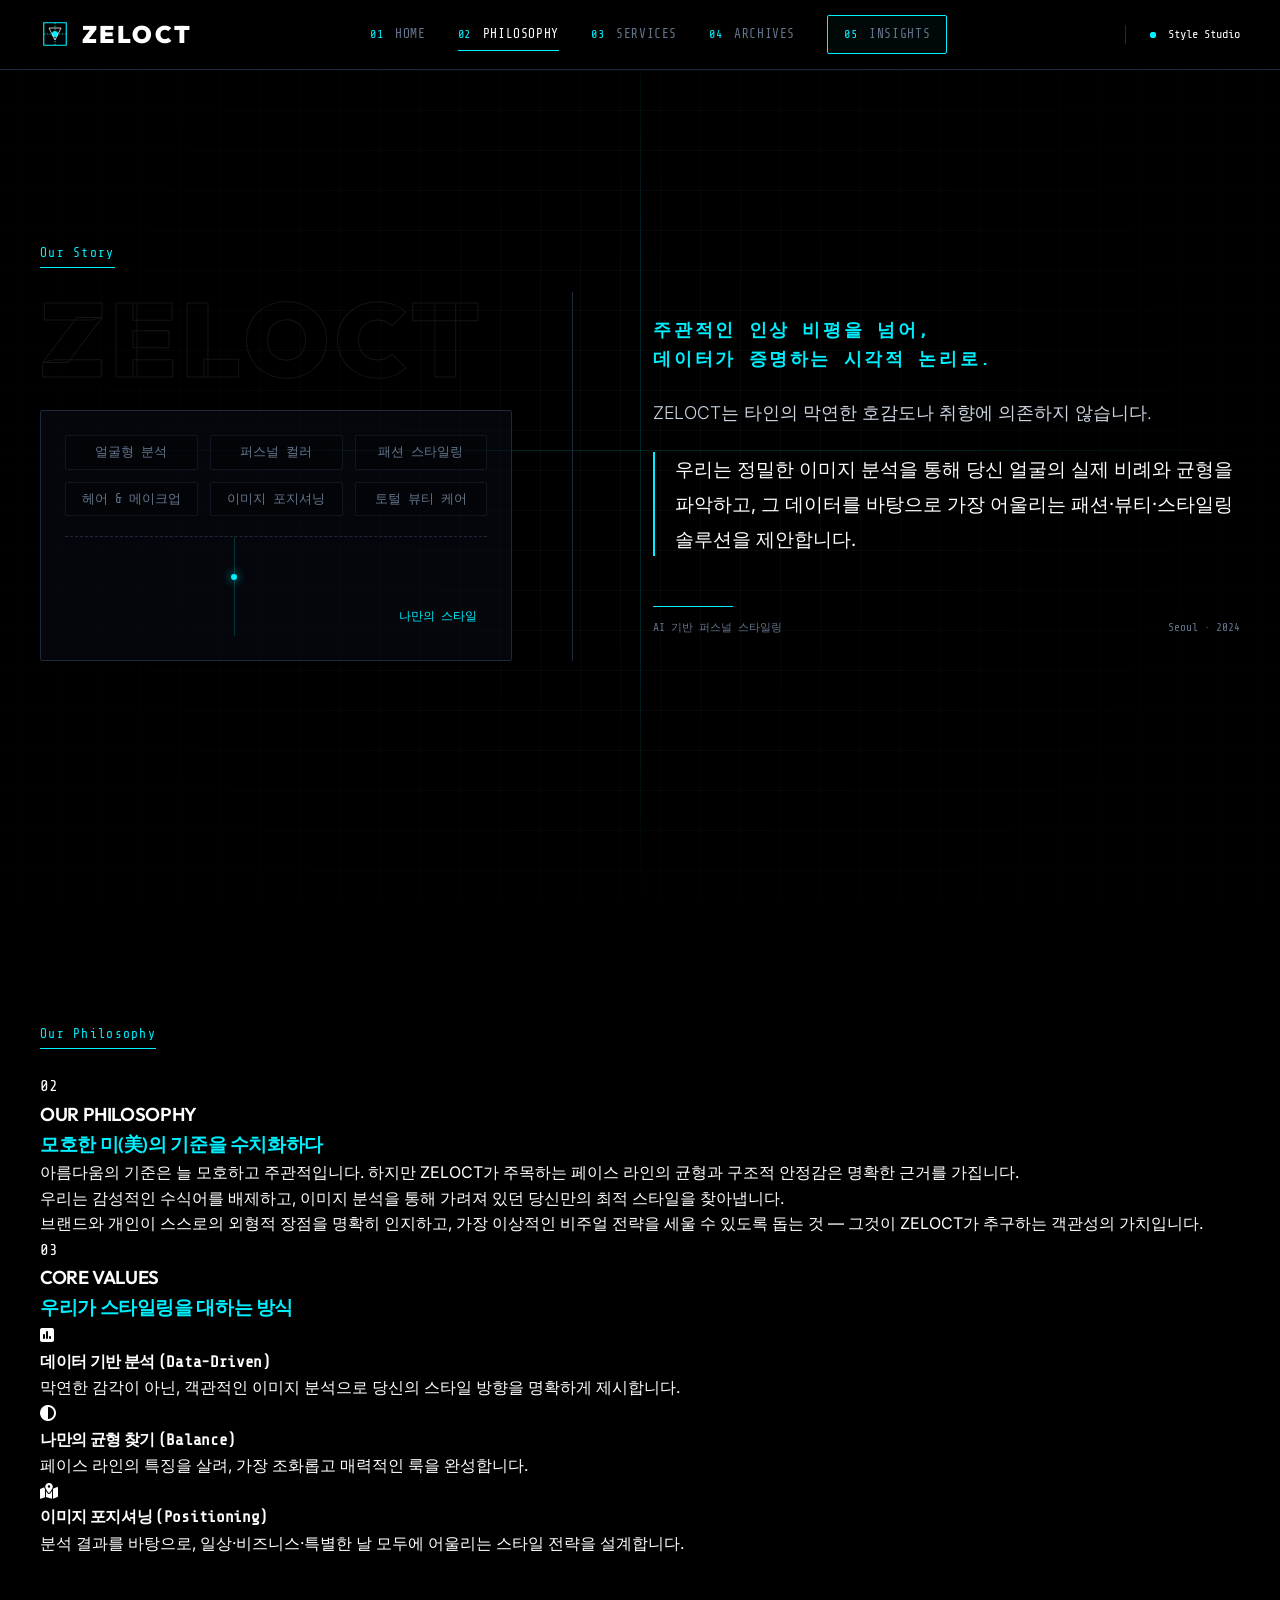
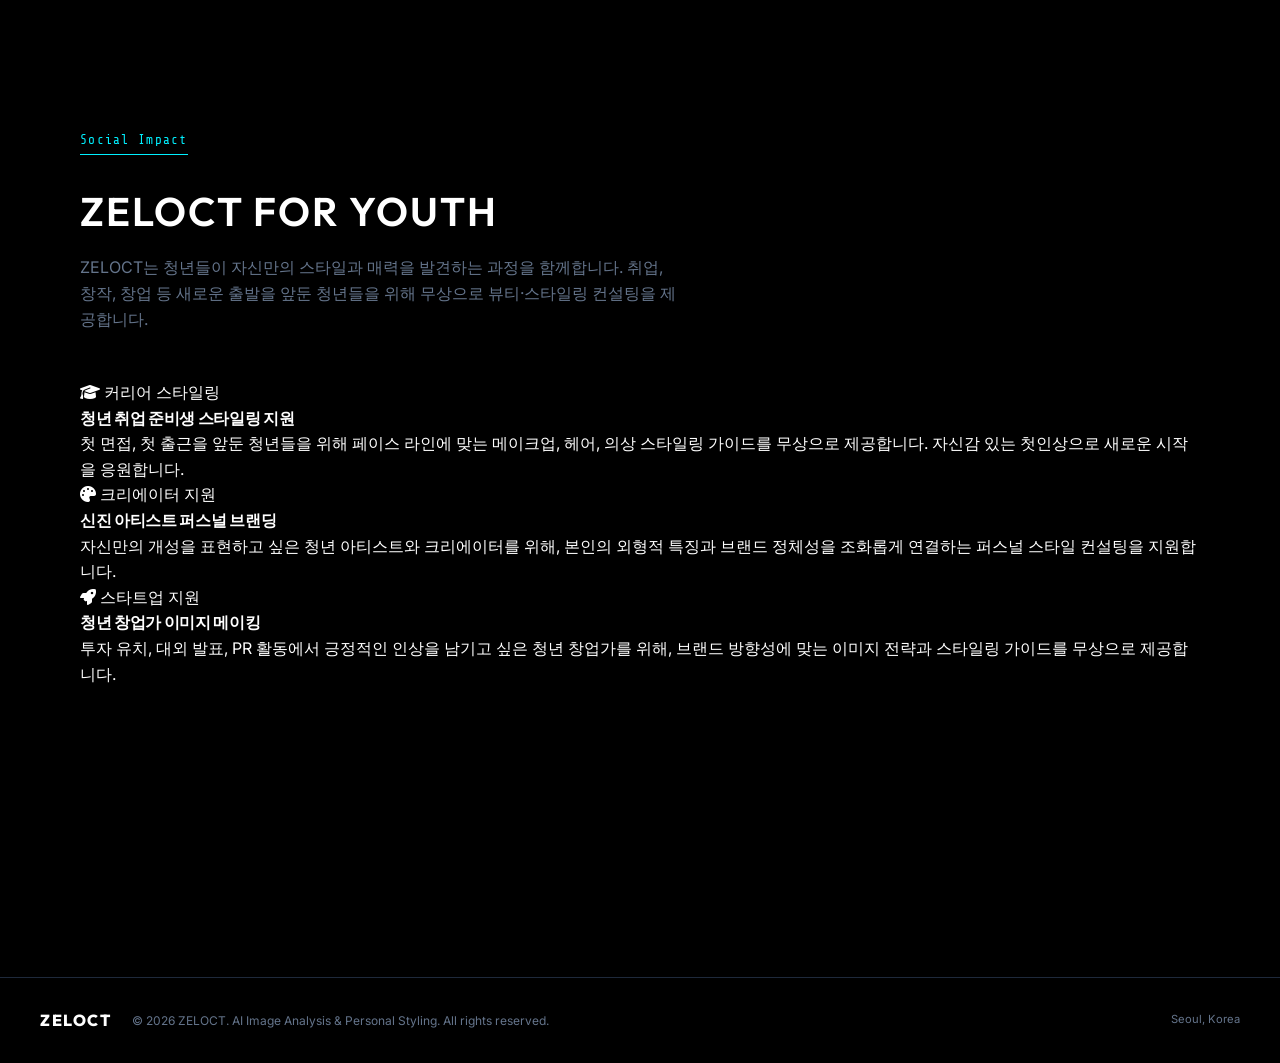
==== commit df0cd731: "Restore original high-fidelity cyber-dark styling while keeping the premium beauty copywriting" ====
--- a/about.html
+++ b/about.html
@@ -8,7 +8,7 @@
     <!-- Google Fonts -->
     <link rel="preconnect" href="https://fonts.googleapis.com">
     <link rel="preconnect" href="https://fonts.gstatic.com" crossorigin>
-    <link href="https://fonts.googleapis.com/css2?family=Cormorant+Garamond:ital,wght@0,400;0,500;0,600;1,400;1,500;1,600&family=Lato:ital,wght@0,300;0,400;0,700;1,300;1,400&family=DM+Serif+Display:ital@0;1&display=swap" rel="stylesheet">
+    <link href="https://fonts.googleapis.com/css2?family=Inter:wght@300;400;500;600&family=Outfit:wght@400;600;800;900&family=Share+Tech+Mono&display=swap" rel="stylesheet">
     <!-- FontAwesome for icons -->
     <link rel="stylesheet" href="https://cdnjs.cloudflare.com/ajax/libs/font-awesome/6.4.0/css/all.min.css">
     <link rel="stylesheet" href="style.css">
@@ -23,11 +23,12 @@
         <div class="header-container">
             <a href="index.html" class="logo-area">
                 <span class="logo-symbol">
-                    <svg viewBox="0 0 40 40" width="26" height="26">
-                        <ellipse cx="20" cy="20" rx="14" ry="18" fill="none" stroke="#b07d5c" stroke-width="1.2" />
-                        <line x1="20" y1="2" x2="20" y2="38" stroke="#c9a882" stroke-width="0.8" stroke-dasharray="3,3" />
-                        <line x1="6" y1="20" x2="34" y2="20" stroke="#c9a882" stroke-width="0.8" stroke-dasharray="3,3" />
-                        <circle cx="20" cy="20" r="3" fill="#b07d5c" opacity="0.7" />
+                    <svg viewBox="0 0 40 40" width="30" height="30">
+                        <polygon points="5,5 35,5 35,35 5,35" fill="none" stroke="#00F0FF" stroke-width="1.5" />
+                        <line x1="20" y1="5" x2="20" y2="35" stroke="#00F0FF" stroke-width="1" stroke-dasharray="2,2" />
+                        <line x1="5" y1="20" x2="35" y2="20" stroke="#00F0FF" stroke-width="1" stroke-dasharray="2,2" />
+                        <circle cx="20" cy="20" r="4" fill="#00F0FF" />
+                        <polygon points="12,12 28,12 20,28" fill="none" stroke="#FFFFFF" stroke-width="1" />
                     </svg>
                 </span>
                 <span class="logo-text">ZELOCT</span>
--- a/style.css
+++ b/style.css
@@ -1,43 +1,29 @@
 /* ==========================================================================
-   ZELOCT BEAUTY BRAND STYLESHEET
+   ZELOCT BRAND MASTER SYSTEM STYLESHEET
    --------------------------------------------------------------------------
-   - Design System: Rose Gold, Ivory, Champagne, Soft Blush
-   - Typography: Cormorant Garamond (Display), Lato (Body), DM Serif (Accent)
-   - Feel: High-end beauty, editorial, warm, luxurious, sensorial
+   - Design System: HSL values, Deep Black, Slate Grey, Electric Neon Cyan
+   - Typography: Outfit (Headers), Inter (Body), Share Tech Mono (Telemetry)
+   - Feel: Premium, cybernetic, structured, glassmorphic, interactive
    ========================================================================== */
 
 :root {
-    /* Backgrounds */
-    --bg-deep-black: #fdfaf6;           /* Warm ivory */
-    --bg-dark-slate: #f5efe8;           /* Soft blush cream */
-    --bg-accent: #2d1f1a;              /* Deep espresso for dark sections */
-
-    /* Borders */
-    --border-slate: #e8ddd3;
-    --border-slate-glow: #d4b8a8;
-    --border-gold: #c9a882;
-
-    /* Text */
-    --color-white: #1a1109;             /* Deep warm dark */
-    --color-text-body: #4a3728;         /* Warm dark brown */
-    --color-text-muted: #9c836f;        /* Muted terracotta */
-    --color-text-light: #fdfaf6;        /* For dark backgrounds */
-
-    /* Brand colors */
-    --color-cyan: #b07d5c;              /* Rose gold / terracotta */
-    --color-cyan-glow: rgba(176, 125, 92, 0.18);
-    --color-rose: #c4836a;              /* Warm rose */
-    --color-gold: #c9a882;              /* Champagne gold */
-    --color-blush: #e8c5b4;             /* Soft blush */
-
-    /* Fonts */
-    --font-heading: 'Cormorant Garamond', 'Georgia', serif;
-    --font-body: 'Lato', -apple-system, BlinkMacSystemFont, sans-serif;
-    --font-mono: 'Lato', sans-serif;    /* Remove monospace feel */
-    --font-display: 'DM Serif Display', 'Cormorant Garamond', serif;
-
-    --transition-smooth: all 0.35s cubic-bezier(0.16, 1, 0.3, 1);
-    --transition-slow: all 0.65s cubic-bezier(0.16, 1, 0.3, 1);
+    --bg-deep-black: #000000;
+    --bg-dark-slate: #0b0f19;
+    --border-slate: #1e293b;
+    --border-slate-glow: #334155;
+    
+    --color-white: #ffffff;
+    --color-cyan: #00f0ff;
+    --color-cyan-glow: rgba(0, 240, 255, 0.45);
+    --color-text-muted: #64748b;
+    --color-text-body: #cbd5e1;
+    
+    --font-heading: 'Outfit', -apple-system, BlinkMacSystemFont, "Segoe UI", Roboto, sans-serif;
+    --font-body: 'Inter', -apple-system, BlinkMacSystemFont, "Segoe UI", Roboto, sans-serif;
+    --font-mono: 'Share Tech Mono', monospace;
+    
+    --transition-smooth: all 0.3s cubic-bezier(0.16, 1, 0.3, 1);
+    --transition-slow: all 0.6s cubic-bezier(0.16, 1, 0.3, 1);
 }
 
 /* Base resets */
@@ -64,50 +50,54 @@
     position: relative;
 }
 
-/* Beauty Brand Decorative Background */
+/* Symmetrical Tech Grid Background */
 .tech-grid-overlay {
     position: fixed;
     top: 0;
     left: 0;
     width: 100%;
     height: 100%;
-    background:
-        radial-gradient(ellipse 80% 60% at 15% 20%, rgba(232, 197, 180, 0.18) 0%, transparent 60%),
-        radial-gradient(ellipse 60% 50% at 85% 75%, rgba(201, 168, 130, 0.14) 0%, transparent 55%),
-        radial-gradient(ellipse 40% 40% at 50% 50%, rgba(248, 240, 232, 0.08) 0%, transparent 70%);
+    background-image: 
+        linear-gradient(rgba(30, 41, 59, 0.2) 1px, transparent 1px),
+        linear-gradient(90deg, rgba(30, 41, 59, 0.2) 1px, transparent 1px);
+    background-size: 40px 40px;
+    background-position: center center;
     pointer-events: none;
     z-index: 1;
 }
 
 .tech-grid-overlay::after {
-    content: none;
-}
-
-/* Decorative floating orbs */
+    content: '';
+    position: absolute;
+    top: 0;
+    left: 0;
+    width: 100%;
+    height: 100%;
+    background: radial-gradient(circle at 50% 50%, transparent 20%, rgba(0, 0, 0, 0.8) 80%);
+    pointer-events: none;
+}
+
+/* Symmetrical Skan Axes */
 .symmetrical-axis-x {
     position: fixed;
-    width: 600px;
-    height: 600px;
-    border-radius: 50%;
-    background: radial-gradient(circle, rgba(228, 185, 165, 0.08) 0%, transparent 70%);
-    top: -200px;
-    right: -100px;
-    left: auto;
+    left: 0;
+    right: 0;
+    top: 50%;
+    height: 1px;
+    background: linear-gradient(90deg, transparent, rgba(0, 240, 255, 0.15) 30%, rgba(0, 240, 255, 0.15) 70%, transparent);
+    z-index: 2;
     pointer-events: none;
-    z-index: 1;
 }
 
 .symmetrical-axis-y {
     position: fixed;
-    width: 400px;
-    height: 400px;
-    border-radius: 50%;
-    background: radial-gradient(circle, rgba(201, 168, 130, 0.07) 0%, transparent 70%);
-    bottom: -100px;
-    left: -100px;
-    top: auto;
+    top: 0;
+    bottom: 0;
+    left: 50%;
+    width: 1px;
+    background: linear-gradient(180deg, transparent, rgba(0, 240, 255, 0.15) 30%, rgba(0, 240, 255, 0.15) 70%, transparent);
+    z-index: 2;
     pointer-events: none;
-    z-index: 1;
 }
 
 /* Custom Interactive Cursor Tracker */
@@ -153,15 +143,12 @@
 /* Typography Utility Classes */
 h1, h2, h3, h4, h5 {
     font-family: var(--font-heading);
-    letter-spacing: 0.01em;
-    font-weight: 400;
+    letter-spacing: -0.02em;
+    font-weight: 600;
 }
 
 .font-mono {
-    font-family: var(--font-body) !important;
-    font-size: 0.8rem;
-    letter-spacing: 0.08em;
-    text-transform: uppercase;
+    font-family: var(--font-mono) !important;
 }
 
 .cyan-txt {
@@ -181,23 +168,21 @@
 }
 
 .gradient-text {
-    background: linear-gradient(135deg, var(--color-rose) 0%, var(--color-gold) 50%, #e8c5b4 100%);
+    background: linear-gradient(90deg, #ffffff 0%, var(--color-cyan) 100%);
     -webkit-background-clip: text;
     -webkit-text-fill-color: transparent;
-    background-clip: text;
-}
-
-/* Beauty Brand Header */
+}
+
+/* System Header */
 .system-header {
     position: fixed;
     top: 0;
     left: 0;
     width: 100%;
-    height: 72px;
-    border-bottom: 1px solid rgba(201, 168, 130, 0.3);
-    background-color: rgba(253, 250, 246, 0.92);
-    backdrop-filter: blur(20px);
-    -webkit-backdrop-filter: blur(20px);
+    height: 70px;
+    border-bottom: 1px solid var(--border-slate);
+    background-color: rgba(0, 0, 0, 0.85);
+    backdrop-filter: blur(10px);
     z-index: 1000;
 }
 
@@ -214,7 +199,7 @@
 .logo-area {
     display: flex;
     align-items: center;
-    gap: 10px;
+    gap: 12px;
     text-decoration: none;
 }
 
@@ -226,48 +211,47 @@
 
 .logo-text {
     font-family: var(--font-heading);
-    font-size: 1.6rem;
-    font-weight: 600;
+    font-size: 1.5rem;
+    font-weight: 900;
     color: var(--color-white);
-    letter-spacing: 0.18em;
-    font-style: italic;
+    letter-spacing: 0.1em;
 }
 
 .nav-links {
     display: flex;
     align-items: center;
-    gap: 36px;
+    gap: 32px;
 }
 
 .nav-item {
-    font-family: var(--font-body);
+    font-family: var(--font-mono);
     font-size: 0.8rem;
-    font-weight: 500;
     color: var(--color-text-muted);
     text-decoration: none;
-    letter-spacing: 0.12em;
-    text-transform: uppercase;
+    letter-spacing: 0.05em;
     transition: var(--transition-smooth);
     position: relative;
     padding: 6px 0;
 }
 
 .nav-num {
-    display: none;
+    color: var(--color-cyan);
+    margin-right: 4px;
+    font-size: 0.75rem;
 }
 
 .nav-item:hover, .nav-item.active {
-    color: var(--color-cyan);
+    color: var(--color-white);
 }
 
 .nav-item::after {
     content: '';
     position: absolute;
-    bottom: -2px;
+    bottom: 0;
     left: 0;
     width: 0;
     height: 1px;
-    background: linear-gradient(90deg, var(--color-rose), var(--color-gold));
+    background-color: var(--color-cyan);
     transition: var(--transition-smooth);
 }
 
@@ -276,11 +260,10 @@
 }
 
 .nav-btn {
-    border: 1px solid var(--color-gold);
-    padding: 9px 22px;
-    border-radius: 50px;
-    background-color: transparent;
-    color: var(--color-cyan) !important;
+    border: 1px solid var(--color-cyan);
+    padding: 8px 16px;
+    border-radius: 2px;
+    background-color: rgba(0, 240, 255, 0.03);
 }
 
 .nav-btn::after {
@@ -288,30 +271,29 @@
 }
 
 .nav-btn:hover {
-    background: linear-gradient(135deg, var(--color-rose), var(--color-gold));
-    color: #fff !important;
-    border-color: transparent;
-    box-shadow: 0 4px 16px var(--color-cyan-glow);
+    background-color: var(--color-cyan);
+    color: var(--bg-deep-black) !important;
+    box-shadow: 0 0 15px var(--color-cyan-glow);
+}
+
+.nav-btn:hover .nav-num {
+    color: var(--bg-deep-black);
 }
 
 .system-status-indicator {
     display: flex;
     align-items: center;
-    gap: 10px;
-    font-family: var(--font-body);
+    gap: 12px;
+    font-family: var(--font-mono);
     font-size: 0.75rem;
-    font-weight: 500;
-    letter-spacing: 0.1em;
-    text-transform: uppercase;
-    color: var(--color-text-muted);
-    border-left: 1px solid rgba(201, 168, 130, 0.3);
+    border-left: 1px solid var(--border-slate);
     padding-left: 24px;
 }
 
 .status-dot-pulse {
     width: 6px;
     height: 6px;
-    background: linear-gradient(135deg, var(--color-rose), var(--color-gold));
+    background-color: var(--color-cyan);
     border-radius: 50%;
     position: relative;
 }
@@ -322,17 +304,17 @@
     width: 100%;
     height: 100%;
     border-radius: 50%;
-    background: var(--color-rose);
-    animation: status-ping 2s infinite;
+    background-color: var(--color-cyan);
+    animation: status-ping 1.5s infinite;
 }
 
 @keyframes status-ping {
-    0% { transform: scale(1); opacity: 0.8; }
-    100% { transform: scale(3.5); opacity: 0; }
+    0% { transform: scale(1); opacity: 1; }
+    100% { transform: scale(3); opacity: 0; }
 }
 
 .status-divider {
-    color: var(--border-gold);
+    color: var(--border-slate);
 }
 
 .status-metric {
@@ -357,75 +339,69 @@
 }
 
 .section-badge {
-    font-family: var(--font-body);
-    font-size: 0.72rem;
-    color: var(--color-text-muted);
-    letter-spacing: 0.18em;
+    font-family: var(--font-mono);
+    font-size: 0.8rem;
+    color: var(--color-cyan);
+    letter-spacing: 0.1em;
+    margin-bottom: 24px;
+    display: inline-block;
+    border-bottom: 1px solid var(--color-cyan);
+    padding-bottom: 4px;
+}
+
+.section-title {
+    font-size: 2.5rem;
+    color: var(--color-white);
+    margin-bottom: 12px;
     text-transform: uppercase;
-    margin-bottom: 20px;
-    display: inline-block;
-}
-
-.section-title {
-    font-family: var(--font-heading);
-    font-size: 3rem;
-    font-weight: 400;
-    font-style: italic;
-    color: var(--color-white);
-    margin-bottom: 16px;
-    letter-spacing: 0.01em;
-    line-height: 1.15;
+    letter-spacing: 0.05em;
 }
 
 .section-subtitle {
-    color: var(--color-text-body);
-    font-size: 1.05rem;
-    line-height: 1.75;
-    max-width: 580px;
+    color: var(--color-text-muted);
+    font-size: 1rem;
+    max-width: 600px;
     margin-bottom: 48px;
-    font-weight: 300;
 }
 
 /* Buttons */
 .btn {
     display: inline-flex;
     align-items: center;
-    gap: 10px;
-    font-family: var(--font-body);
-    font-size: 0.8rem;
-    font-weight: 500;
-    padding: 14px 32px;
-    border-radius: 50px;
+    gap: 12px;
+    font-family: var(--font-mono);
+    font-size: 0.85rem;
+    padding: 14px 28px;
+    border-radius: 2px;
     text-decoration: none;
-    letter-spacing: 0.12em;
-    text-transform: uppercase;
+    letter-spacing: 0.08em;
     cursor: pointer;
     transition: var(--transition-smooth);
 }
 
 .btn-primary {
-    background: linear-gradient(135deg, var(--color-rose) 0%, var(--color-gold) 100%);
-    color: #fff;
-    border: none;
-    box-shadow: 0 4px 24px rgba(176, 125, 92, 0.3);
+    background-color: var(--color-cyan);
+    color: var(--bg-deep-black);
+    border: 1px solid var(--color-cyan);
+    font-weight: 600;
+    box-shadow: 0 4px 20px rgba(0, 240, 255, 0.15);
 }
 
 .btn-primary:hover {
-    transform: translateY(-2px);
-    box-shadow: 0 8px 32px rgba(176, 125, 92, 0.4);
-    opacity: 0.92;
+    background-color: transparent;
+    color: var(--color-cyan);
+    box-shadow: 0 0 25px var(--color-cyan-glow);
 }
 
 .btn-secondary {
     background-color: transparent;
-    color: var(--color-cyan);
-    border: 1px solid var(--border-gold);
+    color: var(--color-white);
+    border: 1px solid var(--border-slate);
 }
 
 .btn-secondary:hover {
-    border-color: var(--color-cyan);
-    background-color: rgba(176, 125, 92, 0.06);
-    transform: translateY(-2px);
+    border-color: var(--color-white);
+    background-color: rgba(255, 255, 255, 0.02);
 }
 
 /* ==========================================================================
@@ -450,50 +426,38 @@
     display: flex;
     align-items: center;
     gap: 16px;
-    margin-bottom: 28px;
-    font-family: var(--font-body);
-    font-size: 0.75rem;
-    letter-spacing: 0.14em;
-    text-transform: uppercase;
-    color: var(--color-text-muted);
+    margin-bottom: 30px;
+    font-family: var(--font-mono);
+    font-size: 0.8rem;
 }
 
 .tag-accent {
-    color: var(--color-rose);
-    font-weight: 600;
-    letter-spacing: 0.2em;
+    color: var(--color-cyan);
 }
 
 .tag-version {
     color: var(--color-text-muted);
-    background-color: rgba(201, 168, 130, 0.12);
-    padding: 3px 10px;
-    border: 1px solid var(--border-gold);
-    border-radius: 20px;
-    font-size: 0.7rem;
+    background-color: rgba(30, 41, 59, 0.3);
+    padding: 2px 8px;
+    border: 1px solid var(--border-slate);
+    border-radius: 2px;
 }
 
 .hero-title {
-    font-family: var(--font-heading);
-    font-size: 4.2rem;
-    line-height: 1.08;
-    margin-bottom: 28px;
-    font-weight: 500;
-    font-style: italic;
-    letter-spacing: 0.01em;
-    color: var(--color-white);
+    font-size: 3.8rem;
+    line-height: 1.1;
+    margin-bottom: 24px;
+    font-weight: 900;
+    letter-spacing: -0.03em;
 }
 
 .title-sub {
     display: block;
-    font-family: var(--font-body);
-    font-size: 0.9rem;
-    color: var(--color-text-muted);
-    letter-spacing: 0.2em;
-    text-transform: uppercase;
-    margin-bottom: 18px;
-    font-style: normal;
-    font-weight: 400;
+    font-size: 1.25rem;
+    font-family: var(--font-mono);
+    color: var(--color-text-muted);
+    letter-spacing: 0.15em;
+    margin-bottom: 12px;
 }
 
 .hero-desc {
@@ -504,78 +468,28 @@
     font-weight: 300;
 }
 
-.hero-offerings {
-    display: flex;
-    gap: 12px;
-    margin-bottom: 30px;
-    flex-wrap: wrap;
-}
-
-.offering-item {
-    display: flex;
-    align-items: center;
-    gap: 8px;
-    background-color: rgba(255, 255, 255, 0.75);
-    border: 1px solid rgba(201, 168, 130, 0.4);
-    padding: 8px 18px;
-    border-radius: 50px;
-    font-size: 0.82rem;
-    color: var(--color-text-body);
-    transition: var(--transition-smooth);
-    backdrop-filter: blur(8px);
-}
-
-.offering-item:hover {
-    border-color: var(--color-rose);
-    background-color: rgba(255, 255, 255, 0.95);
-    transform: translateY(-2px);
-    box-shadow: 0 6px 20px rgba(176, 125, 92, 0.15);
-}
-
-.offering-icon {
-    color: var(--color-rose);
-    font-size: 0.85rem;
-}
-
-.offering-txt {
-    font-weight: 500;
-    letter-spacing: 0.04em;
-}
-
-@media (max-width: 768px) {
-    .hero-offerings {
-        gap: 8px;
-        margin-bottom: 24px;
-        justify-content: center;
-    }
-    .offering-item {
-        padding: 6px 12px;
-        font-size: 0.75rem;
-    }
-}
-
 .hero-actions {
     display: flex;
     gap: 16px;
 }
 
-/* Hero Visual Card — Beauty Brand */
+/* Hero Face Mesh Visualizer Card */
 .hero-visualizer-card {
-    background: linear-gradient(145deg, rgba(253, 250, 246, 0.9) 0%, rgba(248, 240, 232, 0.95) 100%);
-    border: 1px solid rgba(201, 168, 130, 0.35);
-    border-radius: 20px;
+    background-color: rgba(11, 15, 25, 0.65);
+    border: 1px solid var(--border-slate);
+    border-radius: 4px;
     overflow: hidden;
-    box-shadow: 0 30px 60px rgba(176, 125, 92, 0.12), 0 8px 24px rgba(0,0,0,0.06);
-    backdrop-filter: blur(20px);
+    box-shadow: 0 20px 50px rgba(0, 0, 0, 0.5);
+    backdrop-filter: blur(15px);
 }
 
 .card-header-bar {
-    height: 48px;
-    background: linear-gradient(90deg, rgba(248, 240, 232, 0.9), rgba(253, 250, 246, 0.9));
-    border-bottom: 1px solid rgba(201, 168, 130, 0.25);
-    display: flex;
-    align-items: center;
-    padding: 0 20px;
+    height: 40px;
+    background-color: rgba(30, 41, 59, 0.3);
+    border-bottom: 1px solid var(--border-slate);
+    display: flex;
+    align-items: center;
+    padding: 0 16px;
     justify-content: space-between;
 }
 
@@ -590,28 +504,25 @@
     border-radius: 50%;
 }
 
-.header-dots .red { background-color: #e8a898; }
-.header-dots .yellow { background-color: #e8c882; }
-.header-dots .green { background-color: #a8c8a8; }
+.header-dots .red { background-color: #ef4444; }
+.header-dots .yellow { background-color: #f59e0b; }
+.header-dots .green { background-color: #10b981; }
 
 .header-title-text {
-    font-family: var(--font-body);
-    font-size: 0.72rem;
-    color: var(--color-text-muted);
-    letter-spacing: 0.14em;
-    text-transform: uppercase;
+    font-family: var(--font-mono);
+    font-size: 0.75rem;
+    color: var(--color-text-muted);
+    letter-spacing: 0.05em;
 }
 
 .header-status {
-    font-family: var(--font-body);
-    font-size: 0.68rem;
-    color: var(--color-rose);
-    border: 1px solid rgba(196, 131, 106, 0.4);
-    padding: 2px 8px;
-    border-radius: 20px;
-    background-color: rgba(196, 131, 106, 0.06);
-    letter-spacing: 0.1em;
-    text-transform: uppercase;
+    font-family: var(--font-mono);
+    font-size: 0.7rem;
+    color: var(--color-cyan);
+    border: 1px solid rgba(0, 240, 255, 0.3);
+    padding: 1px 6px;
+    border-radius: 2px;
+    background-color: rgba(0, 240, 255, 0.05);
 }
 
 .visualizer-content {
@@ -660,20 +571,19 @@
 /* Telemetry box */
 .telemetry-box {
     width: 100%;
-    background: linear-gradient(135deg, rgba(248, 240, 232, 0.8), rgba(253, 250, 246, 0.9));
-    border: 1px solid rgba(201, 168, 130, 0.3);
-    border-radius: 12px;
-    padding: 16px 20px;
+    background-color: rgba(0, 0, 0, 0.5);
+    border: 1px solid var(--border-slate);
+    border-radius: 2px;
+    padding: 12px 16px;
     margin-top: 20px;
 }
 
 .telemetry-row {
     display: flex;
     justify-content: space-between;
-    font-family: var(--font-body);
+    font-family: var(--font-mono);
     font-size: 0.75rem;
-    letter-spacing: 0.06em;
-    margin-bottom: 8px;
+    margin-bottom: 6px;
 }
 
 .telemetry-row:last-child {
@@ -776,27 +686,25 @@
 
 .about-visual {
     position: relative;
-    border-right: 1px solid rgba(201, 168, 130, 0.25);
+    border-right: 1px solid var(--border-slate);
     padding-right: 60px;
 }
 
 .huge-brand-title {
-    font-family: var(--font-heading);
     font-size: 6.5rem;
-    font-weight: 500;
-    font-style: italic;
+    font-weight: 900;
     color: transparent;
-    -webkit-text-stroke: 1px rgba(176, 125, 92, 0.15);
+    -webkit-text-stroke: 1px rgba(255, 255, 255, 0.08);
     line-height: 0.9;
     letter-spacing: 0.05em;
     margin-bottom: 24px;
 }
 
 .grid-coordinate-block {
-    background: linear-gradient(135deg, rgba(248, 240, 232, 0.7), rgba(253, 250, 246, 0.85));
-    border: 1px solid rgba(201, 168, 130, 0.3);
-    border-radius: 16px;
-    padding: 28px;
+    background-color: rgba(11, 15, 25, 0.45);
+    border: 1px solid var(--border-slate);
+    border-radius: 2px;
+    padding: 24px;
     position: relative;
     overflow: hidden;
 }
@@ -804,69 +712,62 @@
 .matrix-box {
     display: grid;
     grid-template-columns: repeat(3, 1fr);
-    gap: 10px;
-    font-family: var(--font-body);
-    font-size: 0.78rem;
-    color: var(--color-text-body);
+    gap: 12px;
+    font-family: var(--font-mono);
+    font-size: 0.8rem;
+    color: var(--color-text-muted);
 }
 
 .matrix-elem {
-    background-color: rgba(255, 255, 255, 0.8);
-    padding: 8px 10px;
-    border: 1px solid rgba(201, 168, 130, 0.3);
-    border-radius: 10px;
+    background-color: rgba(0, 0, 0, 0.3);
+    padding: 6px 10px;
+    border: 1px solid rgba(30, 41, 59, 0.5);
+    border-radius: 2px;
     text-align: center;
     transition: var(--transition-smooth);
-    color: var(--color-text-body) !important;
-    font-size: 0.75rem;
-    letter-spacing: 0.04em;
 }
 
 .matrix-elem:hover {
-    color: var(--color-rose) !important;
-    border-color: var(--color-rose);
-    background-color: rgba(196, 131, 106, 0.06);
-    transform: translateY(-2px);
+    color: var(--color-cyan);
+    border-color: var(--color-cyan);
+    background-color: rgba(0, 240, 255, 0.02);
 }
 
 .tech-wireframe-deco {
-    margin-top: 24px;
-    height: 60px;
-    border-top: 1px solid rgba(201, 168, 130, 0.2);
-    position: relative;
-    display: flex;
-    align-items: center;
-    justify-content: center;
-    gap: 8px;
+    margin-top: 20px;
+    height: 100px;
+    border-top: 1px dashed var(--border-slate);
+    position: relative;
 }
 
 .tech-wireframe-deco .line-x {
-    display: none;
+    position: absolute;
+    left: 40%;
+    top: 0;
+    bottom: 0;
+    width: 1px;
+    background-color: rgba(0, 240, 255, 0.2);
 }
 
 .tech-wireframe-deco .circle-point {
+    position: absolute;
+    left: 40%;
+    top: 40%;
     width: 6px;
     height: 6px;
-    background: linear-gradient(135deg, var(--color-rose), var(--color-gold));
+    background-color: var(--color-cyan);
     border-radius: 50%;
-    position: static;
-    transform: none;
-    box-shadow: 0 0 8px rgba(196, 131, 106, 0.4);
-    animation: beauty-pulse 2s infinite ease-in-out;
-}
-
-@keyframes beauty-pulse {
-    0%, 100% { opacity: 0.6; transform: scale(1); }
-    50% { opacity: 1; transform: scale(1.4); }
+    transform: translate(-50%, -50%);
+    box-shadow: 0 0 10px var(--color-cyan);
 }
 
 .tech-wireframe-deco .tech-angle {
-    font-family: var(--font-body);
-    font-size: 0.7rem;
-    color: var(--color-text-muted);
-    letter-spacing: 0.1em;
-    text-transform: uppercase;
-    position: static;
+    position: absolute;
+    right: 10px;
+    bottom: 10px;
+    font-family: var(--font-mono);
+    font-size: 0.75rem;
+    color: var(--color-cyan);
 }
 
 .about-content {
@@ -874,12 +775,10 @@
 }
 
 .about-subheading {
-    font-family: var(--font-body);
-    font-size: 0.8rem;
-    font-weight: 500;
-    color: var(--color-rose);
-    letter-spacing: 0.18em;
-    text-transform: uppercase;
+    font-size: 1.1rem;
+    font-family: var(--font-mono);
+    color: var(--color-cyan);
+    letter-spacing: 0.15em;
     margin-bottom: 24px;
 }
 
@@ -891,19 +790,17 @@
 
 .statement-para {
     color: var(--color-text-body);
-    font-size: 1.05rem;
-    line-height: 1.85;
+    font-size: 1.1rem;
+    line-height: 1.8;
     font-weight: 300;
 }
 
 .statement-paraHighlight {
     color: var(--color-white);
-    font-family: var(--font-heading);
-    font-size: 1.25rem;
-    line-height: 1.75;
+    font-size: 1.2rem;
+    line-height: 1.8;
     font-weight: 400;
-    font-style: italic;
-    border-left: 2px solid var(--color-rose);
+    border-left: 2px solid var(--color-cyan);
     padding-left: 20px;
 }
 
@@ -912,19 +809,17 @@
 }
 
 .signature-line {
-    width: 60px;
+    width: 80px;
     height: 1px;
-    background: linear-gradient(90deg, var(--color-rose), var(--color-gold));
-    margin-bottom: 14px;
+    background-color: var(--color-cyan);
+    margin-bottom: 12px;
 }
 
 .signature-meta {
     display: flex;
     justify-content: space-between;
-    font-family: var(--font-body);
-    font-size: 0.72rem;
-    letter-spacing: 0.1em;
-    text-transform: uppercase;
+    font-family: var(--font-mono);
+    font-size: 0.7rem;
     color: var(--color-text-muted);
 }
 
@@ -939,17 +834,16 @@
 }
 
 .service-card {
-    background: linear-gradient(145deg, rgba(253, 250, 246, 0.9), rgba(248, 240, 232, 0.8));
-    border: 1px solid rgba(201, 168, 130, 0.3);
-    border-radius: 20px;
-    padding: 40px 32px;
+    background-color: rgba(11, 15, 25, 0.45);
+    border: 1px solid var(--border-slate);
+    border-radius: 4px;
+    padding: 40px 30px;
     position: relative;
     overflow: hidden;
     display: flex;
     flex-direction: column;
     min-height: 480px;
     transition: var(--transition-slow);
-    backdrop-filter: blur(10px);
 }
 
 .service-card::before {
@@ -957,19 +851,18 @@
     position: absolute;
     top: 0;
     left: 0;
-    right: 0;
-    height: 3px;
-    background: linear-gradient(90deg, var(--color-rose), var(--color-gold), var(--color-blush));
+    width: 100%;
+    height: 2px;
+    background: linear-gradient(90deg, transparent, var(--color-cyan), transparent);
     transform: scaleX(0);
     transition: var(--transition-smooth);
-    border-radius: 20px 20px 0 0;
 }
 
 .service-card:hover {
-    border-color: rgba(196, 131, 106, 0.5);
-    transform: translateY(-10px);
-    box-shadow: 0 20px 48px rgba(176, 125, 92, 0.15);
-    background: linear-gradient(145deg, rgba(255, 255, 255, 0.98), rgba(252, 246, 240, 0.95));
+    border-color: var(--color-cyan);
+    transform: translateY(-8px);
+    box-shadow: 0 15px 35px rgba(0, 240, 255, 0.05);
+    background-color: rgba(11, 15, 25, 0.75);
 }
 
 .service-card:hover::before {
@@ -977,52 +870,45 @@
 }
 
 .service-num {
-    font-family: var(--font-heading);
-    font-size: 2.8rem;
-    font-weight: 400;
-    font-style: italic;
+    font-family: var(--font-mono);
+    font-size: 3rem;
+    font-weight: 800;
     color: transparent;
-    -webkit-text-stroke: 1px rgba(176, 125, 92, 0.25);
-    opacity: 0.7;
+    -webkit-text-stroke: 1px var(--color-text-muted);
+    opacity: 0.3;
     line-height: 1;
     margin-bottom: 20px;
     transition: var(--transition-smooth);
 }
 
 .service-card:hover .service-num {
-    color: var(--color-rose);
-    -webkit-text-stroke: 1px var(--color-rose);
-    opacity: 1;
+    color: var(--color-cyan);
+    -webkit-text-stroke: 1px var(--color-cyan);
+    opacity: 0.8;
 }
 
 .service-status {
-    font-family: var(--font-body);
-    font-size: 0.7rem;
-    font-weight: 600;
-    color: var(--color-rose);
-    letter-spacing: 0.16em;
-    text-transform: uppercase;
+    font-family: var(--font-mono);
+    font-size: 0.75rem;
+    color: var(--color-cyan);
+    letter-spacing: 0.05em;
     margin-bottom: 12px;
 }
 
 .service-name {
-    font-family: var(--font-heading);
-    font-size: 1.55rem;
+    font-size: 1.45rem;
     line-height: 1.3;
-    margin-bottom: 14px;
-    font-weight: 500;
-    font-style: italic;
+    margin-bottom: 16px;
+    font-weight: 800;
 }
 
 .service-sub {
-    font-family: var(--font-body);
-    font-size: 0.78rem;
+    font-size: 0.9rem;
+    font-family: var(--font-mono);
     font-weight: 400;
     color: var(--color-text-muted);
-    letter-spacing: 0.08em;
     display: block;
     margin-top: 4px;
-    text-transform: uppercase;
 }
 
 .service-desc {
@@ -1035,12 +921,12 @@
 
 .service-interactive-console {
     margin-top: auto;
-    background: linear-gradient(135deg, rgba(248, 240, 232, 0.7), rgba(253, 250, 246, 0.8));
-    border: 1px solid rgba(201, 168, 130, 0.25);
-    border-radius: 12px;
-    padding: 16px;
-    font-family: var(--font-body);
-    font-size: 0.8rem;
+    background-color: rgba(0, 0, 0, 0.7);
+    border: 1px solid var(--border-slate);
+    border-radius: 2px;
+    padding: 14px;
+    font-family: var(--font-mono);
+    font-size: 0.75rem;
     position: relative;
     overflow: hidden;
 }
@@ -1048,15 +934,13 @@
 .console-tab {
     position: absolute;
     top: 0;
-    right: 14px;
-    background: linear-gradient(135deg, var(--color-rose), var(--color-gold));
-    color: #fff;
+    right: 12px;
+    background-color: var(--border-slate);
+    color: var(--color-text-body);
     font-size: 0.6rem;
-    letter-spacing: 0.08em;
-    text-transform: uppercase;
-    padding: 3px 8px;
-    border-bottom-left-radius: 8px;
-    border-bottom-right-radius: 8px;
+    padding: 2px 6px;
+    border-bottom-left-radius: 2px;
+    border-bottom-right-radius: 2px;
 }
 
 .console-lines {
@@ -1076,7 +960,7 @@
     border: 1px dashed var(--border-slate);
     border-radius: 2px;
     position: relative;
-    background-color: rgba(15, 23, 42, 0.02);
+    background-color: rgba(0, 0, 0, 0.5);
     overflow: hidden;
 }
 
@@ -1137,7 +1021,7 @@
    LAYER 04: SYSTEM DASHBOARD (PORTFOLIO)
    ========================================================================== */
 .dashboard-section {
-    background-color: transparent;
+    background-color: rgba(0, 0, 0, 0.5);
 }
 
 .section-title-area {
@@ -1152,50 +1036,47 @@
 }
 
 .dashboard-wrapper {
-    background: linear-gradient(145deg, rgba(253, 250, 246, 0.9), rgba(248, 240, 232, 0.8));
-    border: 1px solid rgba(201, 168, 130, 0.3);
-    border-radius: 16px;
+    background-color: rgba(11, 15, 25, 0.65);
+    border: 1px solid var(--border-slate);
+    border-radius: 4px;
     overflow: hidden;
     backdrop-filter: blur(15px);
-    box-shadow: 0 30px 60px rgba(176, 125, 92, 0.08);
+    box-shadow: 0 30px 60px rgba(0, 0, 0, 0.4);
 }
 
 /* Tabs */
 .dashboard-tabs {
     display: flex;
-    background-color: rgba(248, 240, 232, 0.5);
-    border-bottom: 1px solid rgba(201, 168, 130, 0.25);
+    background-color: rgba(30, 41, 59, 0.25);
+    border-bottom: 1px solid var(--border-slate);
 }
 
 .tab-btn {
     flex: 1;
     background: none;
     border: none;
-    border-right: 1px solid rgba(201, 168, 130, 0.2);
+    border-right: 1px solid var(--border-slate);
     padding: 16px 24px;
     display: flex;
     align-items: center;
     gap: 12px;
     color: var(--color-text-muted);
     cursor: pointer;
-    font-family: var(--font-body);
-    font-size: 0.78rem;
-    font-weight: 500;
-    letter-spacing: 0.08em;
-    text-transform: uppercase;
+    font-family: var(--font-mono);
+    font-size: 0.8rem;
     transition: var(--transition-smooth);
     text-align: left;
 }
 
 .tab-btn:hover {
-    background-color: rgba(232, 197, 180, 0.15);
+    background-color: rgba(30, 41, 59, 0.15);
     color: var(--color-white);
 }
 
 .tab-btn.active {
-    background-color: rgba(255, 255, 255, 0.9);
-    color: var(--color-rose);
-    border-bottom: 2px solid var(--color-rose);
+    background-color: rgba(11, 15, 25, 0.85);
+    color: var(--color-cyan);
+    border-bottom: 2px solid var(--color-cyan);
 }
 
 .tab-icon {
@@ -1225,7 +1106,7 @@
 
 .panel-header {
     height: 38px;
-    background-color: rgba(15, 23, 42, 0.03);
+    background-color: rgba(30, 41, 59, 0.1);
     border-bottom: 1px solid var(--border-slate);
     display: flex;
     align-items: center;
@@ -1265,18 +1146,11 @@
     min-height: 400px;
 }
 
-.code-editor-main {
-    display: flex;
-    background-color: rgba(15, 23, 42, 0.02);
-    min-width: 0; /* Critical for containing horizontal overflow */
-}
-
 .line-numbers {
-    background-color: rgba(15, 23, 42, 0.04);
+    background-color: rgba(0, 0, 0, 0.2);
     border-right: 1px solid var(--border-slate);
     padding: 20px 0;
     width: 50px;
-    flex-shrink: 0; /* Prevents shrinking */
     display: flex;
     flex-direction: column;
     align-items: center;
@@ -1294,10 +1168,9 @@
 .code-viewport {
     padding: 20px 24px;
     overflow-x: auto;
-    flex: 1; /* Takes remaining width */
-    min-width: 0; /* Crucial for horizontal overflow inside flex */
     font-family: var(--font-mono);
     font-size: 0.85rem;
+    background-color: rgba(0, 0, 0, 0.3);
 }
 
 .code-viewport pre {
@@ -1313,7 +1186,7 @@
 .json-key { color: #f43f5e; }
 .json-val { color: #10b981; }
 .json-num { color: #f59e0b; }
-.py-keyword { color: var(--color-cyan); }
+.py-keyword { color: #00f0ff; }
 .py-def { color: #3b82f6; }
 .py-comment { color: #64748b; font-style: italic; }
 .py-val { color: #e11d48; }
@@ -1321,7 +1194,7 @@
 /* Code Editor Preview Panel */
 .dashboard-preview-panel {
     border-left: 1px solid var(--border-slate);
-    background-color: rgba(255, 255, 255, 0.95);
+    background-color: rgba(11, 15, 25, 0.95);
     display: flex;
     flex-direction: column;
 }
@@ -1336,7 +1209,7 @@
     font-size: 0.7rem;
     color: var(--color-cyan);
     letter-spacing: 0.05em;
-    background-color: rgba(15, 23, 42, 0.03);
+    background-color: rgba(30, 41, 59, 0.1);
 }
 
 .preview-visual {
@@ -1354,7 +1227,7 @@
     border: 1px dashed var(--border-slate);
     border-radius: 2px;
     position: relative;
-    background-color: rgba(15, 23, 42, 0.03);
+    background-color: rgba(0, 0, 0, 0.5);
     overflow: hidden;
 }
 
@@ -1545,7 +1418,7 @@
 
 /* Terminal Logs Box */
 .terminal-logs-box {
-    background-color: #f8fafc;
+    background-color: #05070c;
     border: 1px solid var(--border-slate);
     border-radius: 4px;
     overflow: hidden;
@@ -1553,7 +1426,7 @@
 
 .terminal-header {
     height: 34px;
-    background-color: rgba(15, 23, 42, 0.03);
+    background-color: rgba(30, 41, 59, 0.2);
     border-bottom: 1px solid var(--border-slate);
     display: flex;
     align-items: center;
@@ -1595,12 +1468,11 @@
 
 /* Form Styling */
 .contact-form-panel {
-    background: linear-gradient(145deg, rgba(253, 250, 246, 0.92), rgba(248, 240, 232, 0.85));
-    border: 1px solid rgba(201, 168, 130, 0.3);
-    border-radius: 20px;
+    background-color: rgba(11, 15, 25, 0.65);
+    border: 1px solid var(--border-slate);
+    border-radius: 4px;
     padding: 40px;
     backdrop-filter: blur(15px);
-    box-shadow: 0 20px 50px rgba(176, 125, 92, 0.1);
 }
 
 .custom-form {
@@ -1620,12 +1492,10 @@
 }
 
 .input-label {
-    font-family: var(--font-body);
+    font-family: var(--font-mono);
     font-size: 0.75rem;
-    font-weight: 500;
-    color: var(--color-text-muted);
-    letter-spacing: 0.1em;
-    text-transform: uppercase;
+    color: var(--color-text-muted);
+    letter-spacing: 0.05em;
 }
 
 .input-wrapper {
@@ -1637,17 +1507,17 @@
 .input-prefix {
     position: absolute;
     left: 16px;
-    color: var(--color-rose);
-    font-family: var(--font-body);
+    color: var(--color-cyan);
+    font-family: var(--font-mono);
     font-size: 0.85rem;
     pointer-events: none;
 }
 
 .input-wrapper input {
     width: 100%;
-    background-color: rgba(255, 255, 255, 0.7);
-    border: 1px solid rgba(201, 168, 130, 0.4);
-    border-radius: 12px;
+    background-color: rgba(0, 0, 0, 0.4);
+    border: 1px solid var(--border-slate);
+    border-radius: 2px;
     padding: 14px 16px 14px 38px;
     color: var(--color-white);
     font-family: var(--font-body);
@@ -1657,9 +1527,9 @@
 }
 
 .input-wrapper input:focus {
-    border-color: var(--color-rose);
-    box-shadow: 0 0 0 3px rgba(196, 131, 106, 0.1);
-    background-color: rgba(255, 255, 255, 1);
+    border-color: var(--color-cyan);
+    box-shadow: 0 0 10px rgba(0, 240, 255, 0.1);
+    background-color: rgba(0, 0, 0, 0.6);
 }
 
 /* File Upload Alternative styling */
@@ -1685,7 +1555,7 @@
     align-items: center;
     justify-content: center;
     gap: 10px;
-    background-color: rgba(15, 23, 42, 0.02);
+    background-color: rgba(30, 41, 59, 0.2);
     border: 1px solid var(--border-slate);
     padding: 10px 16px;
     border-radius: 2px;
@@ -1697,7 +1567,7 @@
 }
 
 .file-upload-btn:hover {
-    background-color: rgba(15, 23, 42, 0.05);
+    background-color: rgba(30, 41, 59, 0.4);
     color: var(--color-white);
     border-color: var(--color-text-muted);
 }
@@ -1715,7 +1585,7 @@
 
 .select-wrapper select {
     width: 100%;
-    background-color: rgba(15, 23, 42, 0.02);
+    background-color: rgba(0, 0, 0, 0.4);
     border: 1px solid var(--border-slate);
     border-radius: 2px;
     padding: 14px 16px;
@@ -1743,30 +1613,47 @@
     pointer-events: none;
 }
 
-/* Beauty brand submit button */
+/* Submit engine button */
 .submit-btn {
     width: 100%;
-    background: linear-gradient(135deg, var(--color-rose), var(--color-gold));
-    border: none;
+    background-color: transparent;
+    border: 1px solid var(--color-cyan);
     padding: 18px;
-    color: #fff;
-    font-family: var(--font-body);
-    font-size: 0.9rem;
+    color: var(--color-cyan);
+    font-family: var(--font-mono);
+    font-size: 1rem;
     font-weight: 600;
-    letter-spacing: 0.14em;
-    text-transform: uppercase;
+    letter-spacing: 0.1em;
     cursor: pointer;
     position: relative;
     overflow: hidden;
     transition: var(--transition-smooth);
-    border-radius: 50px;
-    box-shadow: 0 4px 24px rgba(176, 125, 92, 0.3);
+}
+
+.btn-glow-layer {
+    position: absolute;
+    top: 0;
+    left: 0;
+    width: 100%;
+    height: 100%;
+    background-color: var(--color-cyan);
+    opacity: 0;
+    transition: var(--transition-smooth);
+    z-index: 1;
+}
+
+.submit-btn-text {
+    position: relative;
+    z-index: 2;
 }
 
 .submit-btn:hover {
-    transform: translateY(-2px);
-    box-shadow: 0 8px 32px rgba(176, 125, 92, 0.45);
-    opacity: 0.92;
+    color: var(--bg-deep-black);
+    box-shadow: 0 0 30px var(--color-cyan-glow);
+}
+
+.submit-btn:hover .btn-glow-layer {
+    opacity: 1;
 }
 
 /* Decoded report popup modal */
@@ -1776,7 +1663,7 @@
     left: 0;
     width: 100%;
     height: 100%;
-    background-color: rgba(15, 23, 42, 0.4);
+    background-color: rgba(0, 0, 0, 0.85);
     z-index: 2000;
     display: none;
     align-items: center;
@@ -1786,14 +1673,14 @@
 }
 
 .report-modal-content {
-    background-color: #fdfaf6;
-    border: 1px solid rgba(201, 168, 130, 0.4);
+    background-color: #0b0f19;
+    border: 1px solid var(--color-cyan);
     width: 100%;
     max-width: 840px;
-    border-radius: 16px;
+    border-radius: 4px;
     overflow: hidden;
     animation: modal-slide-up 0.5s cubic-bezier(0.16, 1, 0.3, 1);
-    box-shadow: 0 30px 80px rgba(176, 125, 92, 0.18);
+    box-shadow: 0 20px 80px rgba(0, 240, 255, 0.15);
 }
 
 @keyframes modal-slide-up {
@@ -1803,7 +1690,7 @@
 
 .report-header {
     height: 54px;
-    background-color: rgba(15, 23, 42, 0.02);
+    background-color: rgba(30, 41, 59, 0.3);
     border-bottom: 1px solid var(--border-slate);
     display: flex;
     align-items: center;
@@ -1845,7 +1732,7 @@
 
 .report-graph-col {
     border-right: 1px solid var(--border-slate);
-    background-color: rgba(15, 23, 42, 0.02);
+    background-color: rgba(0, 0, 0, 0.3);
     display: flex;
     align-items: center;
     justify-content: center;
@@ -1899,7 +1786,7 @@
     border: 1px solid var(--border-slate);
     border-radius: 2px;
     padding: 12px 16px;
-    background-color: rgba(15, 23, 42, 0.03);
+    background-color: rgba(0, 0, 0, 0.2);
 }
 
 .meta-row {
@@ -1976,11 +1863,11 @@
    SYSTEM FOOTER
    ========================================================================== */
 .system-footer {
-    border-top: 1px solid rgba(201, 168, 130, 0.25);
+    border-top: 1px solid var(--border-slate);
     padding: 30px 0;
     z-index: 100;
     position: relative;
-    background: linear-gradient(180deg, transparent, rgba(245, 239, 232, 0.5));
+    background-color: var(--bg-deep-black);
 }
 
 .footer-container {
@@ -2000,11 +1887,9 @@
 
 .footer-brand {
     font-family: var(--font-heading);
-    font-weight: 600;
-    font-style: italic;
-    font-size: 1.1rem;
-    letter-spacing: 0.15em;
-    color: var(--color-white);
+    font-weight: 800;
+    font-size: 1rem;
+    letter-spacing: 0.1em;
 }
 
 .footer-copyright {
@@ -2037,44 +1922,12 @@
         padding: 0 20px;
     }
     .nav-links {
-        display: flex !important;
-        gap: 16px;
+        display: none; /* Let's keep it simple or hide system indicators to save space */
     }
     .system-status-indicator {
-        display: none !important;
-    }
-}
-
-@media (max-width: 768px) {
-    .nav-links {
-        gap: 12px !important;
-    }
-    .nav-num {
-        display: none !important;
-    }
-    .nav-item {
-        font-size: 0.75rem !important;
-    }
-}
-
-@media (max-width: 480px) {
-    .header-container {
-        padding: 0 12px;
-    }
-    .nav-links {
-        gap: 8px !important;
-    }
-    .logo-text {
-        display: none !important;
-    }
-    .nav-item {
-        font-size: 0.7rem !important;
-        padding: 4px 6px !important;
-    }
-    .nav-btn {
-        padding: 4px 8px !important;
-    }
-}
+        border-left: none;
+        padding-left: 0;
+    }
     
     .hero-layout {
         grid-template-columns: 1fr;
@@ -2110,46 +1963,11 @@
     
     .code-editor-layout {
         grid-template-columns: 1fr;
-        min-height: auto;
     }
     
     .dashboard-preview-panel {
         border-left: none;
         border-top: 1px solid var(--border-slate);
-    }
-
-    @media (max-width: 768px) {
-        .tab-btn {
-            padding: 12px 8px !important;
-            font-size: 0.75rem !important;
-            gap: 6px !important;
-            justify-content: center;
-        }
-        .tab-file {
-            display: none !important;
-        }
-        .panel-header {
-            padding: 0 16px !important;
-        }
-        .code-viewport {
-            padding: 16px 16px !important;
-            font-size: 0.8rem !important;
-        }
-    }
-
-    @media (max-width: 480px) {
-        .tab-btn {
-            padding: 10px 4px !important;
-            font-size: 0.7rem !important;
-            gap: 4px !important;
-        }
-        .panel-header {
-            padding: 0 10px !important;
-        }
-        .code-viewport {
-            padding: 12px 10px !important;
-            font-size: 0.75rem !important;
-        }
     }
     
     .contact-grid {
@@ -2199,10 +2017,10 @@
    LAYER 01.5: LAB & EXPERIMENTAL SPACE
    ========================================================================== */
 .lab-section {
-    background: linear-gradient(135deg, rgba(253, 250, 246, 0.95), rgba(245, 239, 232, 0.9));
+    background-color: var(--bg-deep-black);
     padding: 100px 0;
-    border-top: 1px solid rgba(201, 168, 130, 0.2);
-    border-bottom: 1px solid rgba(201, 168, 130, 0.2);
+    border-top: 1px solid var(--border-slate);
+    border-bottom: 1px solid var(--border-slate);
     position: relative;
     overflow: hidden;
 }
@@ -2220,11 +2038,11 @@
 
 .lab-img-frame {
     position: relative;
-    border: 1px solid rgba(201, 168, 130, 0.35);
-    border-radius: 16px;
-    padding: 12px;
-    background: linear-gradient(145deg, rgba(253, 250, 246, 0.9), rgba(248, 240, 232, 0.8));
-    box-shadow: 0 30px 60px rgba(176, 125, 92, 0.12);
+    border: 1px solid var(--border-slate);
+    border-radius: 4px;
+    padding: 10px;
+    background-color: rgba(11, 15, 25, 0.45);
+    box-shadow: 0 20px 40px rgba(0, 0, 0, 0.6);
     overflow: hidden;
 }
 
@@ -2234,35 +2052,33 @@
     top: 0;
     left: 0;
     right: 0;
-    height: 2px;
-    background: linear-gradient(90deg, transparent, var(--color-rose), var(--color-gold), transparent);
+    height: 1px;
+    background: linear-gradient(90deg, transparent, var(--color-cyan), transparent);
 }
 
 .frame-tag {
     display: block;
-    font-family: var(--font-body);
-    font-size: 0.68rem;
-    color: var(--color-text-muted);
+    font-size: 0.65rem;
+    color: var(--color-cyan);
     margin-bottom: 8px;
-    letter-spacing: 0.12em;
-    text-transform: uppercase;
-    font-weight: 500;
+    letter-spacing: 0.1em;
 }
 
 .lab-workspace-img {
     width: 100%;
     height: auto;
-    border-radius: 8px;
+    border-radius: 2px;
+    border: 1px solid rgba(255, 255, 255, 0.05);
     display: block;
-    filter: brightness(0.95) saturate(0.9) sepia(0.08);
+    filter: brightness(0.85) contrast(1.05);
     transition: var(--transition-smooth);
 }
 
 .lab-workspace-img:hover {
-    filter: brightness(1) saturate(1) sepia(0);
-}
-
-/* Beauty shimmer animation overlay on lab image */
+    filter: brightness(1) contrast(1.1);
+}
+
+/* Scanner sweep animation overlay on the lab image */
 .scanner-sweep-effect {
     position: absolute;
     top: 0;
@@ -2271,13 +2087,13 @@
     height: 100%;
     pointer-events: none;
     background: linear-gradient(to bottom, 
-        transparent 40%, 
-        rgba(232, 197, 180, 0.12) 50%, 
-        rgba(201, 168, 130, 0.06) 54%, 
-        transparent 65%
+        transparent 45%, 
+        rgba(0, 240, 255, 0.15) 50%, 
+        rgba(0, 240, 255, 0.02) 53%, 
+        transparent 60%
     );
     background-size: 100% 200%;
-    animation: image-sweep 8s infinite linear;
+    animation: image-sweep 6s infinite linear;
 }
 
 @keyframes image-sweep {
@@ -2290,12 +2106,10 @@
 }
 
 .lab-title {
-    font-family: var(--font-heading);
-    font-size: 2.6rem;
-    font-style: italic;
+    font-size: 2.4rem;
     line-height: 1.2;
     margin-bottom: 24px;
-    font-weight: 400;
+    font-weight: 800;
 }
 
 .lab-desc {
@@ -2308,20 +2122,18 @@
 
 .lab-descHighlight {
     color: var(--color-white);
-    font-family: var(--font-heading);
-    font-size: 1.2rem;
-    font-style: italic;
-    line-height: 1.75;
+    font-size: 1.15rem;
+    line-height: 1.7;
     margin-bottom: 30px;
     font-weight: 400;
-    border-left: 2px solid var(--color-rose);
+    border-left: 2px solid var(--color-cyan);
     padding-left: 16px;
 }
 
 .lab-meta {
     display: flex;
     gap: 30px;
-    border-top: 1px solid rgba(201, 168, 130, 0.25);
+    border-top: 1px solid var(--border-slate);
     padding-top: 24px;
 }
 
@@ -2332,18 +2144,13 @@
 }
 
 .meta-item .lbl {
-    font-family: var(--font-body);
-    font-size: 0.68rem;
-    letter-spacing: 0.1em;
-    text-transform: uppercase;
+    font-size: 0.65rem;
     color: var(--color-text-muted);
 }
 
 .meta-item .val {
-    font-family: var(--font-body);
-    font-size: 0.88rem;
+    font-size: 0.85rem;
     font-weight: 600;
-    color: var(--color-text-body);
 }
 
 /* Lab responsive styling in media queries */
@@ -2356,712 +2163,3 @@
         max-width: 100%;
     }
 }
-
-/* ==========================================================================
-   BEAUTY BRAND ACCENTS & CUSTOM OVERRIDES
-   ========================================================================== */
-
-/* Header */
-.system-header {
-    background-color: rgba(253, 250, 246, 0.92) !important;
-    border-bottom: 1px solid rgba(201, 168, 130, 0.25) !important;
-}
-
-/* Header Active and Button Overrides */
-.nav-item:hover, .nav-item.active {
-    color: var(--color-cyan) !important;
-}
-
-.nav-btn {
-    background-color: transparent !important;
-}
-
-.nav-btn:hover {
-    color: #ffffff !important;
-    background: linear-gradient(135deg, var(--color-rose), var(--color-gold)) !important;
-}
-
-/* Decorative orbs in beauty mode */
-.symmetrical-axis-x {
-    background: radial-gradient(circle, rgba(228, 185, 165, 0.08) 0%, transparent 70%) !important;
-}
-
-.symmetrical-axis-y {
-    background: radial-gradient(circle, rgba(201, 168, 130, 0.07) 0%, transparent 70%) !important;
-}
-
-/* Logo SVG correction */
-.logo-symbol polygon[stroke="#FFFFFF"],
-.logo-symbol polygon[stroke="#ffffff"] {
-    stroke: var(--color-white) !important;
-}
-
-.logo-symbol polygon[fill="#FFFFFF"],
-.logo-symbol polygon[fill="#ffffff"] {
-    fill: var(--color-white) !important;
-}
-
-/* SVG Face Mesh Line Legibility Overrides */
-#face-mesh-svg polygon[stroke="#FFFFFF"],
-#face-mesh-svg polygon[stroke="#ffffff"],
-#face-mesh-svg polyline[stroke="#FFFFFF"],
-#face-mesh-svg polyline[stroke="#ffffff"],
-#face-mesh-svg line[stroke="#FFFFFF"],
-#face-mesh-svg line[stroke="#ffffff"],
-#face-mesh-svg path[stroke="#FFFFFF"],
-#face-mesh-svg path[stroke="#ffffff"] {
-    stroke: var(--color-white) !important;
-    stroke-opacity: 0.8;
-}
-
-/* Face mesh coordinate grid pattern path correction */
-#small-grid path {
-    stroke: var(--border-slate) !important;
-}
-
-#face-mesh-svg line[stroke="#1e293b"] {
-    stroke: var(--border-slate) !important;
-}
-
-#face-mesh-svg circle[stroke="#1E293B"] {
-    stroke: var(--border-slate) !important;
-}
-
-#face-mesh-svg polygon[stroke="#334155"] {
-    stroke: var(--border-slate-glow) !important;
-}
-
-/* Analysis node circle overrides */
-#face-mesh-svg circle[fill="#FFFFFF"],
-#face-mesh-svg circle[fill="#ffffff"] {
-    fill: #ffffff !important;
-    stroke: var(--color-white) !important;
-    stroke-width: 1px !important;
-}
-
-/* Mini node and map — beauty palette */
-.mini-node {
-    background-color: var(--color-cyan) !important;
-    border: 1px solid rgba(255, 255, 255, 0.8);
-}
-
-.mini-node:hover {
-    background-color: var(--color-rose) !important;
-    box-shadow: 0 0 10px rgba(196, 131, 106, 0.4);
-}
-
-.coordinate-map {
-    background-color: rgba(248, 240, 232, 0.4) !important;
-    border: 1px dashed rgba(201, 168, 130, 0.4);
-}
-
-.coordinate-map .axis-x,
-.coordinate-map .axis-y {
-    background-color: rgba(201, 168, 130, 0.4) !important;
-}
-
-.map-point {
-    background-color: var(--color-rose) !important;
-    box-shadow: 0 0 10px rgba(196, 131, 106, 0.35) !important;
-}
-
-/* Radar graph inside Modal */
-.radar-box {
-    background-color: rgba(248, 240, 232, 0.4) !important;
-    border: 1px solid rgba(201, 168, 130, 0.3);
-}
-
-.radar-box #decoded-polygon {
-    fill: rgba(196, 131, 106, 0.12) !important;
-    stroke: var(--color-rose) !important;
-}
-
-/* Score cards in Modal */
-.score-card {
-    background: linear-gradient(145deg, rgba(253, 250, 246, 0.9), rgba(248, 240, 232, 0.8)) !important;
-    border: 1px solid rgba(201, 168, 130, 0.3) !important;
-    border-radius: 12px !important;
-}
-
-/* Gradient Text override for beauty brand */
-.gradient-text {
-    background: linear-gradient(135deg, var(--color-rose) 0%, var(--color-gold) 50%, #e8c5b4 100%) !important;
-    -webkit-background-clip: text !important;
-    -webkit-text-fill-color: transparent !important;
-    background-clip: text !important;
-}
-
-/* Scroll indicator */
-.scroll-arrow {
-    color: var(--color-rose) !important;
-}
-
-/* Footer */
-.system-footer {
-    border-top: 1px solid rgba(201, 168, 130, 0.2) !important;
-}
-
-
-/* ==========================================================================
-   ZELOCT BRAND BOOK SHOWCASE SECTION
-   ========================================================================== */
-.book-section {
-    padding: 120px 0;
-    background-color: var(--bg-dark-slate);
-    border-top: 1px solid var(--border-slate);
-    position: relative;
-    z-index: 10;
-}
-
-.book-header-area {
-    margin-bottom: 50px;
-}
-
-.book-grid {
-    display: grid;
-    grid-template-columns: 1fr 1fr;
-    gap: 60px;
-    align-items: flex-start;
-}
-
-.book-showcase-card {
-    margin-bottom: 40px;
-    width: 92%;
-    transition: var(--transition-smooth);
-}
-
-.book-showcase-card.first-card {
-    margin-right: auto;
-}
-
-.book-showcase-card.second-card {
-    margin-left: auto;
-}
-
-.book-img-frame {
-    position: relative;
-    border: 1px solid rgba(201, 168, 130, 0.3);
-    border-radius: 16px;
-    padding: 12px;
-    background: linear-gradient(145deg, rgba(253, 250, 246, 0.9), rgba(248, 240, 232, 0.8));
-    box-shadow: 0 20px 50px rgba(176, 125, 92, 0.1);
-    overflow: hidden;
-    transition: var(--transition-smooth);
-}
-
-.book-img-frame:hover {
-    transform: translateY(-5px);
-    box-shadow: 0 35px 70px rgba(176, 125, 92, 0.16);
-    border-color: rgba(196, 131, 106, 0.5);
-}
-
-.book-workspace-img {
-    width: 100%;
-    height: auto;
-    display: block;
-    border-radius: 2px;
-}
-
-.book-detail-text {
-    padding: 0 10px;
-}
-
-.book-detail-title {
-    font-size: 1.3rem;
-    color: var(--color-white);
-    margin-bottom: 12px;
-}
-
-.book-detail-desc {
-    color: var(--color-text-body);
-    font-size: 1rem;
-    line-height: 1.7;
-    margin-bottom: 24px;
-}
-
-.book-meta {
-    display: flex;
-    flex-direction: column;
-    gap: 12px;
-    background: linear-gradient(135deg, rgba(248, 240, 232, 0.7), rgba(253, 250, 246, 0.8));
-    border: 1px solid rgba(201, 168, 130, 0.25);
-    border-radius: 12px;
-    padding: 20px;
-}
-
-.book-meta .meta-item {
-    display: flex;
-    justify-content: space-between;
-    font-size: 0.75rem;
-}
-
-.book-meta .meta-item .lbl {
-    color: var(--color-text-muted);
-}
-
-.book-meta .meta-item .val {
-    color: var(--color-text-body);
-    font-weight: 600;
-}
-
-.highlight-bullet-list {
-    display: flex;
-    flex-direction: column;
-    gap: 30px;
-    padding: 10px 10px 0 10px;
-}
-
-.highlight-bullet {
-    display: flex;
-    gap: 20px;
-    align-items: flex-start;
-}
-
-.bullet-num {
-    font-family: var(--font-heading);
-    font-size: 1.4rem;
-    font-weight: 400;
-    font-style: italic;
-    color: var(--color-rose);
-    background: rgba(196, 131, 106, 0.08);
-    border: 1px solid rgba(196, 131, 106, 0.25);
-    padding: 6px 14px;
-    border-radius: 50px;
-    line-height: 1;
-    min-width: 44px;
-    text-align: center;
-}
-
-.bullet-body h5 {
-    font-size: 1.05rem;
-    color: var(--color-white);
-    margin-bottom: 6px;
-    font-weight: 600;
-}
-
-.bullet-body p {
-    font-size: 0.9rem;
-    color: var(--color-text-body);
-    line-height: 1.6;
-}
-
-/* Responsive branding book */
-@media (max-width: 992px) {
-    .book-grid {
-        grid-template-columns: 1fr;
-        gap: 50px;
-    }
-    .book-showcase-card {
-        width: 100% !important;
-    }
-}
-
-/* ==========================================================================
-   ZELOCT INSIGHTS ARTICLE DIRECTORY SECTION
-   ========================================================================== */
-.insights-section {
-    padding-top: 150px;
-    padding-bottom: 120px;
-}
-
-.insights-grid {
-    display: flex;
-    flex-direction: column;
-    gap: 24px;
-    margin-top: 50px;
-}
-
-.insight-card {
-    background: linear-gradient(145deg, rgba(253, 250, 246, 0.85), rgba(248, 240, 232, 0.75));
-    border: 1px solid rgba(201, 168, 130, 0.3);
-    border-radius: 16px;
-    padding: 32px 40px;
-    cursor: pointer;
-    transition: var(--transition-smooth);
-    box-shadow: 0 8px 24px rgba(176, 125, 92, 0.06);
-    overflow: hidden;
-    backdrop-filter: blur(8px);
-}
-
-.insight-card:hover {
-    border-color: rgba(196, 131, 106, 0.5);
-    box-shadow: 0 20px 48px rgba(176, 125, 92, 0.14);
-    transform: translateY(-4px);
-}
-
-.insight-header {
-    display: flex;
-    justify-content: space-between;
-    align-items: center;
-    gap: 30px;
-}
-
-.insight-main-info {
-    display: flex;
-    flex-direction: column;
-    gap: 6px;
-    flex: 1;
-}
-
-.insight-meta-top {
-    display: flex;
-    align-items: center;
-    gap: 16px;
-    font-family: var(--font-body);
-    font-size: 0.7rem;
-    letter-spacing: 0.1em;
-    text-transform: uppercase;
-}
-
-.insight-badge {
-    color: var(--color-rose);
-    font-weight: 600;
-}
-
-.insight-date {
-    color: var(--color-text-muted);
-}
-
-.insight-title {
-    font-family: var(--font-heading);
-    font-size: 1.4rem;
-    font-style: italic;
-    color: var(--color-white);
-    margin: 6px 0;
-    font-weight: 400;
-    letter-spacing: 0.01em;
-}
-
-.insight-summary {
-    color: var(--color-text-body);
-    font-size: 0.95rem;
-    line-height: 1.6;
-}
-
-.insight-toggle-btn {
-    background: none;
-    border: 1px solid rgba(201, 168, 130, 0.4);
-    border-radius: 50%;
-    width: 42px;
-    height: 42px;
-    display: flex;
-    align-items: center;
-    justify-content: center;
-    color: var(--color-text-muted);
-    transition: var(--transition-smooth);
-    flex-shrink: 0;
-    cursor: pointer;
-}
-
-.insight-card:hover .insight-toggle-btn {
-    border-color: var(--color-rose);
-    color: var(--color-rose);
-    background-color: rgba(196, 131, 106, 0.06);
-}
-
-.insight-card.expanded .insight-toggle-btn {
-    transform: rotate(180deg);
-    background: linear-gradient(135deg, var(--color-rose), var(--color-gold)) !important;
-    color: #ffffff !important;
-    border-color: transparent !important;
-}
-
-.insight-content-panel {
-    max-height: 0;
-    opacity: 0;
-    overflow: hidden;
-    transition: max-height 0.6s cubic-bezier(0.16, 1, 0.3, 1), opacity 0.5s ease;
-    border-top: 1px dashed var(--border-slate);
-    margin-top: 0;
-    padding-top: 0;
-}
-
-.insight-card.expanded .insight-content-panel {
-    max-height: 2500px;
-    opacity: 1;
-    margin-top: 24px;
-    padding-top: 24px;
-}
-
-.insight-telemetry-box {
-    display: grid;
-    grid-template-columns: repeat(4, 1fr);
-    gap: 16px;
-    background: linear-gradient(135deg, rgba(248, 240, 232, 0.7), rgba(253, 250, 246, 0.8));
-    border: 1px solid rgba(201, 168, 130, 0.25);
-    border-radius: 12px;
-    padding: 20px;
-    margin-bottom: 24px;
-    font-family: var(--font-body);
-    font-size: 0.75rem;
-}
-
-.insight-telemetry-box .tel-item {
-    display: flex;
-    flex-direction: column;
-    gap: 4px;
-}
-
-.insight-telemetry-box .lbl {
-    color: var(--color-text-muted);
-}
-
-.insight-telemetry-box .val {
-    color: var(--color-text-body);
-    font-weight: 600;
-}
-
-.insight-reading-body {
-    color: var(--color-text-body);
-    font-size: 0.95rem;
-    line-height: 1.8;
-}
-
-.insight-reading-body h6 {
-    font-size: 1.1rem;
-    color: var(--color-white);
-    margin: 24px 0 12px 0;
-    font-weight: 600;
-    font-family: var(--font-heading);
-}
-
-.insight-reading-body p {
-    margin-bottom: 16px;
-}
-
-.insight-reading-body p:last-child {
-    margin-bottom: 0;
-}
-
-/* Responsive Insights */
-@media (max-width: 768px) {
-    .insight-card {
-        padding: 20px;
-    }
-    .insight-header {
-        align-items: flex-start;
-    }
-    .insight-toggle-btn {
-        width: 36px;
-        height: 36px;
-    }
-    .insight-telemetry-box {
-        grid-template-columns: repeat(2, 1fr);
-        gap: 12px;
-        padding: 12px;
-    }
-}
-
-/* ==========================================================================
-   ZELOCT ABOUT PAGE: PHILOSOPHY & CORE VALUES STYLING
-   ========================================================================== */
-.philosophy-core-section {
-    padding: 120px 0;
-    background-color: var(--bg-deep-black);
-    border-top: 1px solid var(--border-slate);
-    position: relative;
-    z-index: 10;
-}
-
-.philosophy-core-grid {
-    display: grid;
-    grid-template-columns: 1fr 1.05fr;
-    gap: 60px;
-    align-items: flex-start;
-}
-
-.philo-card {
-    padding-right: 40px;
-    border-right: 1px solid var(--border-slate);
-}
-
-.philo-num, .value-num-tag {
-    font-family: var(--font-mono);
-    font-size: 0.85rem;
-    color: var(--color-cyan);
-    border: 1px solid var(--color-cyan-glow);
-    padding: 2px 8px;
-    border-radius: 2px;
-    background-color: rgba(8, 145, 178, 0.03);
-    display: inline-block;
-    margin-bottom: 20px;
-}
-
-.philo-title {
-    font-size: 2.2rem;
-    color: var(--color-white);
-    margin-bottom: 30px;
-    letter-spacing: -0.02em;
-    font-weight: 800;
-    line-height: 1.25;
-}
-
-.philo-body p {
-    font-size: 1.05rem;
-    color: var(--color-text-body);
-    line-height: 1.8;
-    margin-bottom: 20px;
-}
-
-.philo-body p.highlight-p {
-    color: var(--color-white);
-    font-size: 1.15rem;
-    font-weight: 500;
-}
-
-.philo-body p.muted-p {
-    color: var(--color-text-muted);
-    font-size: 0.95rem;
-    margin-bottom: 0;
-}
-
-.value-cards-list {
-    display: flex;
-    flex-direction: column;
-    gap: 20px;
-    margin-top: 30px;
-}
-
-.value-card {
-    background-color: rgba(255, 255, 255, 0.7);
-    border: 1px solid var(--border-slate);
-    border-radius: 4px;
-    padding: 24px;
-    transition: var(--transition-smooth);
-    box-shadow: 0 10px 30px rgba(15, 23, 42, 0.02);
-}
-
-.value-card:hover {
-    border-color: var(--color-cyan);
-    transform: translateY(-2px);
-    box-shadow: 0 15px 35px rgba(8, 145, 178, 0.06);
-}
-
-.value-hdr {
-    display: flex;
-    align-items: center;
-    gap: 16px;
-    margin-bottom: 12px;
-}
-
-.value-icon {
-    font-size: 1.25rem;
-    color: var(--color-cyan);
-}
-
-.value-name {
-    font-size: 1.1rem;
-    color: var(--color-white);
-    font-weight: 700;
-}
-
-.val-sub {
-    font-size: 0.75rem;
-    color: var(--color-text-muted);
-    font-weight: normal;
-}
-
-.value-desc {
-    font-size: 0.95rem;
-    color: var(--color-text-body);
-    line-height: 1.6;
-}
-
-/* Responsive Philosophy & Values */
-@media (max-width: 992px) {
-    .philosophy-core-grid {
-        grid-template-columns: 1fr;
-        gap: 50px;
-    }
-    .philo-card {
-        padding-right: 0;
-        border-right: none;
-        border-bottom: 1px dashed var(--border-slate);
-        padding-bottom: 40px;
-    }
-}
-
-/* ==========================================================================
-   ZELOCT ABOUT PAGE: YOUTH SUPPORT PROJECTS STYLING
-   ========================================================================== */
-.youth-projects-section {
-    padding: 120px 0;
-    background-color: var(--bg-dark-slate);
-    border-top: 1px solid var(--border-slate);
-    position: relative;
-    z-index: 10;
-}
-
-.youth-header-area {
-    margin-bottom: 50px;
-}
-
-.youth-grid {
-    display: grid;
-    grid-template-columns: repeat(3, 1fr);
-    gap: 30px;
-}
-
-.youth-card {
-    background-color: rgba(255, 255, 255, 0.7);
-    border: 1px solid var(--border-slate);
-    border-radius: 4px;
-    padding: 35px 30px;
-    display: flex;
-    flex-direction: column;
-    transition: var(--transition-slow);
-    box-shadow: 0 10px 30px rgba(15, 23, 42, 0.02);
-}
-
-.youth-card:hover {
-    border-color: var(--color-cyan);
-    transform: translateY(-8px);
-    box-shadow: 0 15px 35px rgba(8, 145, 178, 0.06);
-}
-
-.youth-card-hdr {
-    display: flex;
-    justify-content: space-between;
-    align-items: center;
-    margin-bottom: 24px;
-}
-
-.youth-icon {
-    font-size: 1.5rem;
-    color: var(--color-cyan);
-}
-
-.youth-tag {
-    font-size: 0.65rem;
-    color: var(--color-text-muted);
-}
-
-.youth-title {
-    font-size: 1.15rem;
-    color: var(--color-white);
-    margin-bottom: 14px;
-    font-weight: 700;
-    letter-spacing: -0.01em;
-}
-
-.youth-desc {
-    font-size: 0.9rem;
-    color: var(--color-text-body);
-    line-height: 1.65;
-}
-
-/* Responsive Youth Projects */
-@media (max-width: 992px) {
-    .youth-grid {
-        grid-template-columns: 1fr;
-        gap: 30px;
-    }
-    .youth-card {
-        padding: 30px 24px;
-    }
-}
-
-
-
-
-
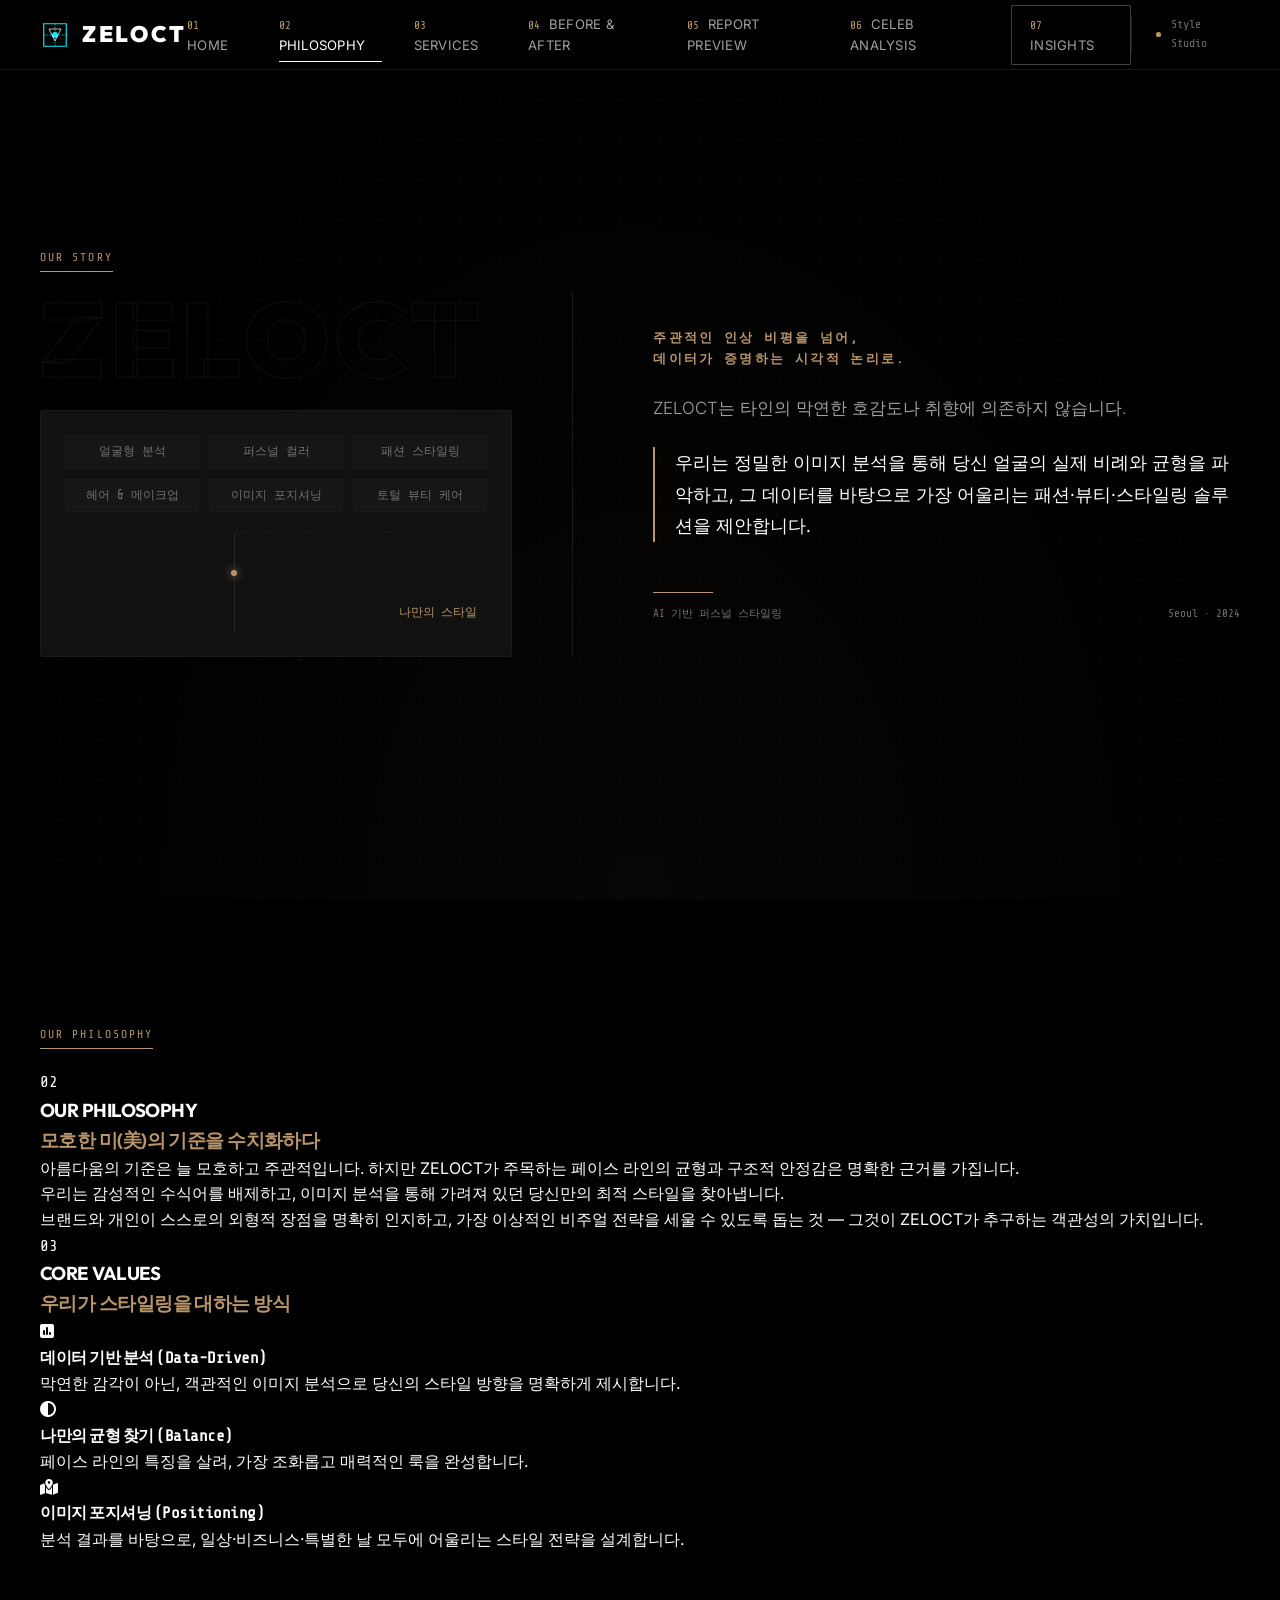
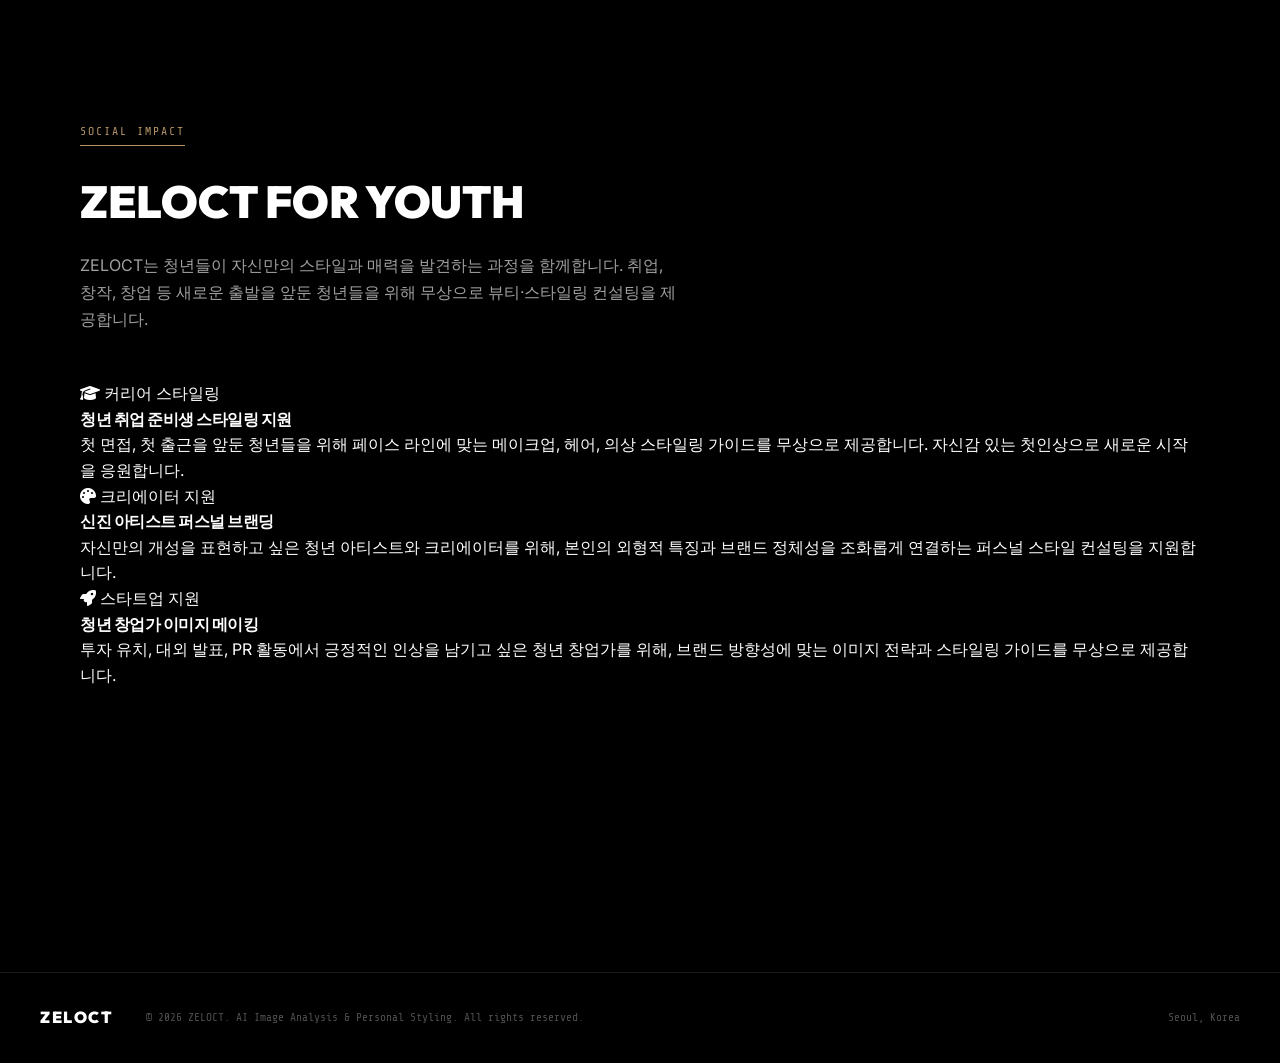
==== commit ab8e116f: "feat: 신규 뷰티 에디토리얼 페이지 3종 추가 및 네비게이션 개편" ====
--- a/about.html
+++ b/about.html
@@ -33,12 +33,14 @@
                 </span>
                 <span class="logo-text">ZELOCT</span>
             </a>
-            <nav class="nav-links">
+                        <nav class="nav-links">
                 <a href="index.html" class="nav-item"><span class="nav-num">01</span> HOME</a>
                 <a href="about.html" class="nav-item active"><span class="nav-num">02</span> PHILOSOPHY</a>
                 <a href="services.html" class="nav-item"><span class="nav-num">03</span> SERVICES</a>
-                <a href="dashboard.html" class="nav-item"><span class="nav-num">04</span> ARCHIVES</a>
-                <a href="insights.html" class="nav-item nav-btn"><span class="nav-num">05</span> INSIGHTS</a>
+                <a href="before-after.html" class="nav-item"><span class="nav-num">04</span> BEFORE & AFTER</a>
+                <a href="report-preview.html" class="nav-item"><span class="nav-num">05</span> REPORT PREVIEW</a>
+                <a href="celeb-analysis.html" class="nav-item"><span class="nav-num">06</span> CELEB ANALYSIS</a>
+                <a href="insights.html" class="nav-item nav-btn"><span class="nav-num">07</span> INSIGHTS</a>
             </nav>
             <div class="system-status-indicator">
                 <span class="status-dot-pulse"></span>
--- a/style.css
+++ b/style.css
@@ -1,32 +1,54 @@
 /* ==========================================================================
-   ZELOCT BRAND MASTER SYSTEM STYLESHEET
+   ZELOCT — Beauty & Image Consulting Brand Stylesheet
    --------------------------------------------------------------------------
-   - Design System: HSL values, Deep Black, Slate Grey, Electric Neon Cyan
-   - Typography: Outfit (Headers), Inter (Body), Share Tech Mono (Telemetry)
-   - Feel: Premium, cybernetic, structured, glassmorphic, interactive
+   Inspired by: Rarelee.co.kr
+   Feel: Clean · Bold · Modern Beauty · Minimal · High-contrast
+   Colors: Pure Black · White · Warm Beige accent
+   Typography: Outfit (Bold display) + Inter (body)
    ========================================================================== */
 
 :root {
+    --black: #000000;
+    --white: #FFFFFF;
+    --off-white: #F5F2EE;
+    --cream: #EDE8E0;
+    --accent: #B8956A;          /* Warm Beige Gold — subtle beauty accent */
+    --accent-light: #D4B896;
+    --accent-dark: #8A6A48;
+    --gray-100: #F7F7F7;
+    --gray-200: #EBEBEB;
+    --gray-300: #D4D4D4;
+    --gray-400: #A0A0A0;
+    --gray-500: #707070;
+    --gray-600: #505050;
+    --gray-700: #303030;
+    --gray-800: #1A1A1A;
+    --gray-900: #111111;
+
+    /* Legacy aliases */
     --bg-deep-black: #000000;
-    --bg-dark-slate: #0b0f19;
-    --border-slate: #1e293b;
-    --border-slate-glow: #334155;
-    
-    --color-white: #ffffff;
-    --color-cyan: #00f0ff;
-    --color-cyan-glow: rgba(0, 240, 255, 0.45);
-    --color-text-muted: #64748b;
-    --color-text-body: #cbd5e1;
-    
-    --font-heading: 'Outfit', -apple-system, BlinkMacSystemFont, "Segoe UI", Roboto, sans-serif;
-    --font-body: 'Inter', -apple-system, BlinkMacSystemFont, "Segoe UI", Roboto, sans-serif;
+    --bg-dark-slate: #111111;
+    --border-slate: #222222;
+    --border-slate-glow: #333333;
+    --color-white: #FFFFFF;
+    --color-cyan: #B8956A;
+    --color-cyan-glow: rgba(184, 149, 106, 0.3);
+    --color-primary: #B8956A;
+    --color-primary-glow: rgba(184, 149, 106, 0.3);
+    --color-text-muted: #888888;
+    --color-text-body: #CCCCCC;
+
+    --font-heading: 'Outfit', -apple-system, BlinkMacSystemFont, sans-serif;
+    --font-body: 'Inter', -apple-system, BlinkMacSystemFont, sans-serif;
     --font-mono: 'Share Tech Mono', monospace;
-    
+
     --transition-smooth: all 0.3s cubic-bezier(0.16, 1, 0.3, 1);
     --transition-slow: all 0.6s cubic-bezier(0.16, 1, 0.3, 1);
 }
 
-/* Base resets */
+/* ============================================================
+   BASE RESET
+   ============================================================ */
 * {
     margin: 0;
     padding: 0;
@@ -35,33 +57,29 @@
 
 html {
     scroll-behavior: smooth;
-    background-color: var(--bg-deep-black);
-    color: var(--color-white);
+    background-color: var(--black);
+    color: var(--white);
     font-family: var(--font-body);
     font-size: 16px;
     overflow-x: hidden;
 }
 
 body {
-    background-color: var(--bg-deep-black);
+    background-color: var(--black);
     min-height: 100vh;
     line-height: 1.6;
     overflow-x: hidden;
     position: relative;
 }
 
-/* Symmetrical Tech Grid Background */
+/* Subtle dot grid — very faint, beauty editorial feel */
 .tech-grid-overlay {
     position: fixed;
-    top: 0;
-    left: 0;
-    width: 100%;
-    height: 100%;
-    background-image: 
-        linear-gradient(rgba(30, 41, 59, 0.2) 1px, transparent 1px),
-        linear-gradient(90deg, rgba(30, 41, 59, 0.2) 1px, transparent 1px);
+    top: 0; left: 0;
+    width: 100%; height: 100%;
+    background-image:
+        radial-gradient(circle, rgba(255,255,255,0.04) 1px, transparent 1px);
     background-size: 40px 40px;
-    background-position: center center;
     pointer-events: none;
     z-index: 1;
 }
@@ -69,43 +87,21 @@
 .tech-grid-overlay::after {
     content: '';
     position: absolute;
-    top: 0;
-    left: 0;
-    width: 100%;
-    height: 100%;
-    background: radial-gradient(circle at 50% 50%, transparent 20%, rgba(0, 0, 0, 0.8) 80%);
+    inset: 0;
+    background: radial-gradient(ellipse at 50% 100%, rgba(184,149,106,0.04) 0%, transparent 70%);
     pointer-events: none;
 }
 
-/* Symmetrical Skan Axes */
-.symmetrical-axis-x {
-    position: fixed;
-    left: 0;
-    right: 0;
-    top: 50%;
-    height: 1px;
-    background: linear-gradient(90deg, transparent, rgba(0, 240, 255, 0.15) 30%, rgba(0, 240, 255, 0.15) 70%, transparent);
-    z-index: 2;
-    pointer-events: none;
-}
-
+.symmetrical-axis-x,
 .symmetrical-axis-y {
-    position: fixed;
-    top: 0;
-    bottom: 0;
-    left: 50%;
-    width: 1px;
-    background: linear-gradient(180deg, transparent, rgba(0, 240, 255, 0.15) 30%, rgba(0, 240, 255, 0.15) 70%, transparent);
-    z-index: 2;
-    pointer-events: none;
-}
-
-/* Custom Interactive Cursor Tracker */
+    display: none; /* clean look — remove axes */
+}
+
+/* Custom cursor */
 .custom-cursor-tracker {
     position: fixed;
-    width: 20px;
-    height: 20px;
-    border: 1px solid var(--color-cyan);
+    width: 20px; height: 20px;
+    border: 1px solid rgba(255,255,255,0.5);
     border-radius: 50%;
     pointer-events: none;
     transform: translate(-50%, -50%);
@@ -114,75 +110,64 @@
     display: flex;
     align-items: center;
     justify-content: center;
-    transition: width 0.1s ease, height 0.1s ease;
+    transition: width 0.15s ease, height 0.15s ease;
     opacity: 0;
 }
 
 .custom-cursor-tracker::after {
     content: '';
-    width: 4px;
-    height: 4px;
-    background-color: var(--color-cyan);
+    width: 3px; height: 3px;
+    background-color: var(--white);
     border-radius: 50%;
 }
 
 .custom-cursor-tracker .coord-val {
     position: absolute;
-    top: 25px;
-    left: 20px;
-    font-family: var(--font-mono);
-    font-size: 0.65rem;
-    color: var(--color-cyan);
-    background-color: rgba(0, 0, 0, 0.75);
+    top: 25px; left: 20px;
+    font-family: var(--font-mono);
+    font-size: 0.6rem;
+    color: var(--gray-400);
+    background-color: rgba(0,0,0,0.8);
     padding: 2px 6px;
-    border: 1px solid var(--border-slate);
+    border: 1px solid var(--gray-800);
     white-space: nowrap;
     border-radius: 2px;
 }
 
-/* Typography Utility Classes */
+/* ============================================================
+   TYPOGRAPHY
+   ============================================================ */
 h1, h2, h3, h4, h5 {
     font-family: var(--font-heading);
-    letter-spacing: -0.02em;
-    font-weight: 600;
-}
-
-.font-mono {
-    font-family: var(--font-mono) !important;
-}
-
-.cyan-txt {
-    color: var(--color-cyan) !important;
-}
-
-.white-txt {
-    color: var(--color-white) !important;
-}
-
-.text-muted {
-    color: var(--color-text-muted) !important;
-}
-
-.cyan-bg {
-    background-color: var(--color-cyan) !important;
-}
+    letter-spacing: -0.03em;
+    font-weight: 700;
+}
+
+.font-mono { font-family: var(--font-mono) !important; }
+.cyan-txt  { color: var(--accent) !important; }
+.white-txt { color: var(--white) !important; }
+.text-muted { color: var(--gray-400) !important; }
+.cyan-bg   { background-color: var(--accent) !important; }
 
 .gradient-text {
-    background: linear-gradient(90deg, #ffffff 0%, var(--color-cyan) 100%);
+    background: linear-gradient(90deg, #FFFFFF 0%, var(--accent) 100%);
     -webkit-background-clip: text;
     -webkit-text-fill-color: transparent;
-}
-
-/* System Header */
+    background-clip: text;
+}
+
+/* ============================================================
+   HEADER — Rarelee style: black, backdrop blur, clean
+   ============================================================ */
 .system-header {
     position: fixed;
-    top: 0;
-    left: 0;
+    top: 0; left: 0;
     width: 100%;
     height: 70px;
-    border-bottom: 1px solid var(--border-slate);
+    border-bottom: 1px solid rgba(255,255,255,0.08);
     background-color: rgba(0, 0, 0, 0.85);
-    backdrop-filter: blur(10px);
+    backdrop-filter: blur(16px);
+    -webkit-backdrop-filter: blur(16px);
     z-index: 1000;
 }
 
@@ -211,10 +196,10 @@
 
 .logo-text {
     font-family: var(--font-heading);
-    font-size: 1.5rem;
+    font-size: 1.4rem;
     font-weight: 900;
-    color: var(--color-white);
-    letter-spacing: 0.1em;
+    color: var(--white);
+    letter-spacing: 0.12em;
 }
 
 .nav-links {
@@ -224,76 +209,67 @@
 }
 
 .nav-item {
-    font-family: var(--font-mono);
-    font-size: 0.8rem;
-    color: var(--color-text-muted);
+    font-family: var(--font-body);
+    font-size: 0.82rem;
+    font-weight: 400;
+    color: var(--gray-400);
     text-decoration: none;
-    letter-spacing: 0.05em;
-    transition: var(--transition-smooth);
+    letter-spacing: 0.02em;
+    transition: color 0.2s ease;
     position: relative;
     padding: 6px 0;
 }
 
 .nav-num {
-    color: var(--color-cyan);
+    color: var(--accent);
     margin-right: 4px;
-    font-size: 0.75rem;
-}
-
-.nav-item:hover, .nav-item.active {
-    color: var(--color-white);
-}
+    font-size: 0.7rem;
+    font-family: var(--font-mono);
+}
+
+.nav-item:hover, .nav-item.active { color: var(--white); }
 
 .nav-item::after {
     content: '';
     position: absolute;
-    bottom: 0;
-    left: 0;
-    width: 0;
-    height: 1px;
-    background-color: var(--color-cyan);
-    transition: var(--transition-smooth);
-}
-
-.nav-item:hover::after, .nav-item.active::after {
-    width: 100%;
-}
+    bottom: 0; left: 0;
+    width: 0; height: 1px;
+    background-color: var(--white);
+    transition: width 0.3s ease;
+}
+
+.nav-item:hover::after,
+.nav-item.active::after { width: 100%; }
 
 .nav-btn {
-    border: 1px solid var(--color-cyan);
-    padding: 8px 16px;
-    border-radius: 2px;
-    background-color: rgba(0, 240, 255, 0.03);
-}
-
-.nav-btn::after {
-    display: none;
-}
+    border: 1px solid rgba(255,255,255,0.25);
+    padding: 8px 18px;
+    border-radius: 1px;
+    background-color: transparent;
+}
+
+.nav-btn::after { display: none; }
 
 .nav-btn:hover {
-    background-color: var(--color-cyan);
-    color: var(--bg-deep-black) !important;
-    box-shadow: 0 0 15px var(--color-cyan-glow);
-}
-
-.nav-btn:hover .nav-num {
-    color: var(--bg-deep-black);
+    background-color: var(--white);
+    color: var(--black) !important;
+    border-color: var(--white);
 }
 
 .system-status-indicator {
     display: flex;
     align-items: center;
-    gap: 12px;
-    font-family: var(--font-mono);
-    font-size: 0.75rem;
-    border-left: 1px solid var(--border-slate);
+    gap: 10px;
+    font-family: var(--font-mono);
+    font-size: 0.72rem;
+    color: var(--gray-500);
+    border-left: 1px solid var(--gray-800);
     padding-left: 24px;
 }
 
 .status-dot-pulse {
-    width: 6px;
-    height: 6px;
-    background-color: var(--color-cyan);
+    width: 5px; height: 5px;
+    background-color: var(--accent);
     border-radius: 50%;
     position: relative;
 }
@@ -301,27 +277,20 @@
 .status-dot-pulse::after {
     content: '';
     position: absolute;
-    width: 100%;
-    height: 100%;
+    width: 100%; height: 100%;
     border-radius: 50%;
-    background-color: var(--color-cyan);
-    animation: status-ping 1.5s infinite;
+    background-color: var(--accent);
+    animation: status-ping 2s infinite;
 }
 
 @keyframes status-ping {
-    0% { transform: scale(1); opacity: 1; }
-    100% { transform: scale(3); opacity: 0; }
-}
-
-.status-divider {
-    color: var(--border-slate);
-}
-
-.status-metric {
-    color: var(--color-text-muted);
-}
-
-/* Sections Styling */
+    0% { transform: scale(1); opacity: 0.8; }
+    100% { transform: scale(2.5); opacity: 0; }
+}
+
+/* ============================================================
+   SECTIONS BASE
+   ============================================================ */
 section {
     position: relative;
     padding: 120px 0;
@@ -339,76 +308,358 @@
 }
 
 .section-badge {
-    font-family: var(--font-mono);
-    font-size: 0.8rem;
-    color: var(--color-cyan);
-    letter-spacing: 0.1em;
-    margin-bottom: 24px;
     display: inline-block;
-    border-bottom: 1px solid var(--color-cyan);
+    font-family: var(--font-mono);
+    font-size: 0.72rem;
+    color: var(--accent);
+    letter-spacing: 0.18em;
+    text-transform: uppercase;
+    margin-bottom: 20px;
     padding-bottom: 4px;
+    border-bottom: 1px solid var(--accent);
 }
 
 .section-title {
-    font-size: 2.5rem;
-    color: var(--color-white);
-    margin-bottom: 12px;
+    font-size: 2.8rem;
+    font-weight: 900;
+    color: var(--white);
+    margin-bottom: 14px;
     text-transform: uppercase;
-    letter-spacing: 0.05em;
+    letter-spacing: -0.01em;
 }
 
 .section-subtitle {
-    color: var(--color-text-muted);
+    color: var(--gray-400);
     font-size: 1rem;
     max-width: 600px;
     margin-bottom: 48px;
-}
-
-/* Buttons */
+    line-height: 1.7;
+}
+
+/* ============================================================
+   BUTTONS
+   ============================================================ */
 .btn {
     display: inline-flex;
     align-items: center;
-    gap: 12px;
-    font-family: var(--font-mono);
+    gap: 10px;
+    font-family: var(--font-body);
     font-size: 0.85rem;
+    font-weight: 500;
     padding: 14px 28px;
-    border-radius: 2px;
+    border-radius: 1px;
     text-decoration: none;
-    letter-spacing: 0.08em;
+    letter-spacing: 0.04em;
     cursor: pointer;
     transition: var(--transition-smooth);
 }
 
 .btn-primary {
-    background-color: var(--color-cyan);
-    color: var(--bg-deep-black);
-    border: 1px solid var(--color-cyan);
+    background-color: var(--white);
+    color: var(--black);
+    border: 1px solid var(--white);
     font-weight: 600;
-    box-shadow: 0 4px 20px rgba(0, 240, 255, 0.15);
 }
 
 .btn-primary:hover {
     background-color: transparent;
-    color: var(--color-cyan);
-    box-shadow: 0 0 25px var(--color-cyan-glow);
+    color: var(--white);
 }
 
 .btn-secondary {
     background-color: transparent;
-    color: var(--color-white);
-    border: 1px solid var(--border-slate);
+    color: var(--white);
+    border: 1px solid rgba(255,255,255,0.3);
 }
 
 .btn-secondary:hover {
-    border-color: var(--color-white);
-    background-color: rgba(255, 255, 255, 0.02);
-}
-
-/* ==========================================================================
-   LAYER 01: HERO SECTION
-   ========================================================================== */
+    border-color: var(--white);
+    background-color: rgba(255,255,255,0.05);
+}
+
+/* ============================================================
+   VIDEO BANNER SECTION
+   ============================================================ */
+.video-banner-section {
+    position: relative;
+    width: 100%;
+    height: 100vh;
+    min-height: 700px;
+    overflow: hidden;
+    display: flex;
+    align-items: center;
+    justify-content: flex-start;
+    padding: 0 !important;
+    z-index: 5;
+    min-height: 100dvh;
+}
+
+.video-wrapper {
+    position: absolute;
+    inset: 0;
+    z-index: 0;
+}
+
+.hero-video {
+    width: 100%;
+    height: 100%;
+    object-fit: cover;
+    object-position: center;
+    display: block;
+    opacity: 0;
+    transition: opacity 1.2s ease;
+}
+
+.hero-video.loaded { opacity: 1; }
+
+/* Beauty dark gradient fallback */
+.video-fallback-bg {
+    position: absolute;
+    inset: 0;
+    background:
+        radial-gradient(ellipse 70% 60% at 30% 40%, rgba(184,149,106,0.12) 0%, transparent 65%),
+        linear-gradient(160deg, #0A0806 0%, #131008 40%, #0A0A0A 100%);
+    z-index: 0;
+    transition: opacity 1s ease;
+}
+
+.hero-video.loaded ~ .video-fallback-bg { opacity: 0; }
+
+.video-fallback-bg::before {
+    content: '';
+    position: absolute;
+    inset: 0;
+    background:
+        radial-gradient(circle 2px at 20% 30%, rgba(212,184,150,0.4) 0%, transparent 100%),
+        radial-gradient(circle 2px at 80% 20%, rgba(184,149,106,0.3) 0%, transparent 100%),
+        radial-gradient(circle 2px at 70% 70%, rgba(212,184,150,0.3) 0%, transparent 100%),
+        radial-gradient(circle 2px at 30% 80%, rgba(184,149,106,0.25) 0%, transparent 100%);
+    animation: beauty-shimmer 8s ease-in-out infinite alternate;
+}
+
+@keyframes beauty-shimmer {
+    0% { opacity: 0.4; transform: scale(1); }
+    100% { opacity: 1; transform: scale(1.05); }
+}
+
+/* Overlay — strong at bottom, lighter at top (Rarelee style) */
+.video-overlay {
+    position: absolute;
+    inset: 0;
+    background: linear-gradient(
+        to bottom,
+        rgba(0,0,0,0.15) 0%,
+        rgba(0,0,0,0.35) 50%,
+        rgba(0,0,0,0.75) 100%
+    );
+    z-index: 2;
+}
+
+/* Banner text — left-aligned, large, bold (Rarelee style) */
+.video-banner-content {
+    position: relative;
+    z-index: 5;
+    padding: 0 80px;
+    margin-top: 70px;
+    display: flex;
+    flex-direction: column;
+    align-items: flex-start;
+    max-width: 900px;
+}
+
+.vb-eyebrow {
+    font-family: var(--font-mono);
+    font-size: 0.7rem;
+    letter-spacing: 0.3em;
+    color: rgba(212, 184, 150, 0.8);
+    margin-bottom: 24px;
+    text-transform: uppercase;
+    opacity: 0;
+    transform: translateY(16px);
+    animation: vb-fade-up 0.9s 0.3s cubic-bezier(0.16, 1, 0.3, 1) forwards;
+}
+
+.vb-title {
+    font-family: var(--font-heading);
+    font-size: clamp(3.5rem, 8vw, 7rem);
+    font-weight: 900;
+    line-height: 1.0;
+    color: #FFFFFF;
+    margin-bottom: 24px;
+    letter-spacing: -0.04em;
+    display: flex;
+    flex-direction: column;
+    gap: 2px;
+}
+
+.vb-title-line {
+    display: block;
+    opacity: 0;
+    transform: translateY(24px);
+}
+
+.vb-line-1 {
+    animation: vb-fade-up 1s 0.4s cubic-bezier(0.16, 1, 0.3, 1) forwards;
+    color: rgba(255,255,255,0.95);
+}
+
+.vb-line-2 {
+    animation: vb-fade-up 1s 0.6s cubic-bezier(0.16, 1, 0.3, 1) forwards;
+}
+
+.vb-line-2 em {
+    font-style: italic;
+    color: rgba(255,255,255,0.85);
+}
+
+.vb-subtitle {
+    font-size: 1rem;
+    font-weight: 300;
+    color: rgba(255,255,255,0.6);
+    letter-spacing: 0.03em;
+    margin-bottom: 40px;
+    line-height: 1.6;
+    opacity: 0;
+    transform: translateY(16px);
+    animation: vb-fade-up 0.9s 0.8s cubic-bezier(0.16, 1, 0.3, 1) forwards;
+}
+
+.vb-actions {
+    display: flex;
+    gap: 12px;
+    flex-wrap: wrap;
+    opacity: 0;
+    transform: translateY(16px);
+    animation: vb-fade-up 0.9s 1.0s cubic-bezier(0.16, 1, 0.3, 1) forwards;
+}
+
+.vb-btn {
+    display: inline-flex;
+    align-items: center;
+    gap: 10px;
+    font-family: var(--font-body);
+    font-size: 0.85rem;
+    font-weight: 500;
+    letter-spacing: 0.06em;
+    padding: 14px 32px;
+    border-radius: 1px;
+    text-decoration: none;
+    cursor: pointer;
+    transition: var(--transition-smooth);
+    position: relative;
+}
+
+.vb-btn-primary {
+    background-color: var(--white);
+    color: var(--black);
+    border: 1px solid var(--white);
+    font-weight: 600;
+}
+
+.vb-btn-primary:hover {
+    background-color: transparent;
+    color: var(--white);
+}
+
+.vb-btn-secondary {
+    background: rgba(255,255,255,0.08);
+    color: var(--white);
+    border: 1px solid rgba(255,255,255,0.3);
+    backdrop-filter: blur(10px);
+}
+
+.vb-btn-secondary:hover {
+    background: rgba(255,255,255,0.15);
+    border-color: rgba(255,255,255,0.6);
+}
+
+/* Scroll hint */
+.vb-scroll-hint {
+    position: absolute;
+    bottom: 60px;
+    left: 50%;
+    transform: translateX(-50%);
+    display: flex;
+    flex-direction: column;
+    align-items: center;
+    gap: 10px;
+    z-index: 10;
+    opacity: 0;
+    animation: vb-fade-up 0.9s 1.4s cubic-bezier(0.16, 1, 0.3, 1) forwards;
+}
+
+.vb-scroll-hint span {
+    font-family: var(--font-mono);
+    font-size: 0.62rem;
+    letter-spacing: 0.25em;
+    color: rgba(255,255,255,0.4);
+}
+
+.vb-scroll-mouse {
+    width: 22px; height: 36px;
+    border: 1.5px solid rgba(255,255,255,0.35);
+    border-radius: 12px;
+    display: flex;
+    justify-content: center;
+    padding-top: 6px;
+}
+
+.vb-scroll-dot {
+    width: 4px; height: 8px;
+    background: rgba(255,255,255,0.6);
+    border-radius: 2px;
+    animation: scroll-bounce 1.8s ease-in-out infinite;
+}
+
+@keyframes scroll-bounce {
+    0%, 100% { transform: translateY(0); opacity: 1; }
+    60% { transform: translateY(10px); opacity: 0.2; }
+}
+
+/* Bottom bar */
+.vb-bottom-bar {
+    position: absolute;
+    bottom: 0; left: 0; right: 0;
+    z-index: 10;
+    height: 48px;
+    background: rgba(0,0,0,0.5);
+    backdrop-filter: blur(12px);
+    border-top: 1px solid rgba(255,255,255,0.07);
+    display: flex;
+    align-items: center;
+    justify-content: center;
+    gap: 48px;
+    font-family: var(--font-mono);
+    font-size: 0.68rem;
+    letter-spacing: 0.15em;
+    color: rgba(255,255,255,0.4);
+}
+
+.vb-bar-item {
+    display: flex;
+    align-items: center;
+    gap: 8px;
+}
+
+.vb-bar-dot {
+    width: 4px; height: 4px;
+    border-radius: 50%;
+    background: var(--accent);
+    animation: status-ping 2.5s infinite;
+}
+
+.vb-bar-highlight { color: rgba(212, 184, 150, 0.8); }
+
+@keyframes vb-fade-up {
+    to { opacity: 1; transform: translateY(0); }
+}
+
+/* ============================================================
+   HERO SECTION (below video)
+   ============================================================ */
 .hero-section {
     padding-top: 150px;
+    background-color: var(--black);
 }
 
 .hero-layout {
@@ -418,9 +669,7 @@
     align-items: center;
 }
 
-.hero-info {
-    max-width: 680px;
-}
+.hero-info { max-width: 680px; }
 
 .system-tag {
     display: flex;
@@ -428,23 +677,21 @@
     gap: 16px;
     margin-bottom: 30px;
     font-family: var(--font-mono);
-    font-size: 0.8rem;
-}
-
-.tag-accent {
-    color: var(--color-cyan);
-}
+    font-size: 0.75rem;
+}
+
+.tag-accent { color: var(--accent); }
 
 .tag-version {
-    color: var(--color-text-muted);
-    background-color: rgba(30, 41, 59, 0.3);
+    color: var(--gray-500);
+    background-color: var(--gray-900);
     padding: 2px 8px;
-    border: 1px solid var(--border-slate);
+    border: 1px solid var(--gray-800);
     border-radius: 2px;
 }
 
 .hero-title {
-    font-size: 3.8rem;
+    font-size: 3.4rem;
     line-height: 1.1;
     margin-bottom: 24px;
     font-weight: 900;
@@ -453,80 +700,73 @@
 
 .title-sub {
     display: block;
-    font-size: 1.25rem;
-    font-family: var(--font-mono);
-    color: var(--color-text-muted);
+    font-size: 0.8rem;
+    font-family: var(--font-mono);
+    color: var(--gray-500);
     letter-spacing: 0.15em;
     margin-bottom: 12px;
+    font-weight: 400;
 }
 
 .hero-desc {
-    color: var(--color-text-body);
-    font-size: 1.15rem;
-    line-height: 1.7;
+    color: var(--gray-400);
+    font-size: 1.05rem;
+    line-height: 1.75;
     margin-bottom: 40px;
     font-weight: 300;
 }
 
-.hero-actions {
-    display: flex;
-    gap: 16px;
-}
-
-/* Hero Face Mesh Visualizer Card */
+.hero-actions { display: flex; gap: 14px; }
+
+/* Hero Visualizer Card */
 .hero-visualizer-card {
-    background-color: rgba(11, 15, 25, 0.65);
-    border: 1px solid var(--border-slate);
-    border-radius: 4px;
+    background-color: var(--gray-900);
+    border: 1px solid var(--gray-800);
+    border-radius: 2px;
     overflow: hidden;
-    box-shadow: 0 20px 50px rgba(0, 0, 0, 0.5);
-    backdrop-filter: blur(15px);
+    box-shadow: 0 20px 60px rgba(0,0,0,0.6);
 }
 
 .card-header-bar {
     height: 40px;
-    background-color: rgba(30, 41, 59, 0.3);
-    border-bottom: 1px solid var(--border-slate);
+    background-color: var(--gray-900);
+    border-bottom: 1px solid var(--gray-800);
     display: flex;
     align-items: center;
     padding: 0 16px;
     justify-content: space-between;
 }
 
-.header-dots {
-    display: flex;
-    gap: 8px;
-}
+.header-dots { display: flex; gap: 8px; }
 
 .header-dots .dot {
-    width: 8px;
-    height: 8px;
+    width: 8px; height: 8px;
     border-radius: 50%;
 }
 
-.header-dots .red { background-color: #ef4444; }
+.header-dots .red    { background-color: #ef4444; }
 .header-dots .yellow { background-color: #f59e0b; }
-.header-dots .green { background-color: #10b981; }
+.header-dots .green  { background-color: #10b981; }
 
 .header-title-text {
     font-family: var(--font-mono);
-    font-size: 0.75rem;
-    color: var(--color-text-muted);
+    font-size: 0.72rem;
+    color: var(--gray-500);
     letter-spacing: 0.05em;
 }
 
 .header-status {
     font-family: var(--font-mono);
-    font-size: 0.7rem;
-    color: var(--color-cyan);
-    border: 1px solid rgba(0, 240, 255, 0.3);
+    font-size: 0.68rem;
+    color: var(--accent);
+    border: 1px solid rgba(184,149,106,0.3);
     padding: 1px 6px;
     border-radius: 2px;
-    background-color: rgba(0, 240, 255, 0.05);
+    background-color: rgba(184,149,106,0.06);
 }
 
 .visualizer-content {
-    padding: 30px;
+    padding: 28px;
     position: relative;
     display: flex;
     flex-direction: column;
@@ -534,18 +774,15 @@
 }
 
 .svg-visualizer-container {
-    width: 320px;
-    height: 320px;
+    width: 320px; height: 320px;
     position: relative;
-    border: 1px dashed var(--border-slate);
+    border: 1px dashed var(--gray-800);
     border-radius: 2px;
     overflow: hidden;
 }
 
 /* Face scan animations */
-#laser-line {
-    animation: laser-sweep 4s infinite linear;
-}
+#laser-line { animation: laser-sweep 4s infinite linear; }
 
 @keyframes laser-sweep {
     0% { y1: 20; y2: 20; opacity: 0; }
@@ -559,49 +796,40 @@
     animation: node-glowing 2s infinite ease-in-out;
 }
 
-.node-pulse:nth-child(even) {
-    animation-delay: 1s;
-}
+.node-pulse:nth-child(even) { animation-delay: 1s; }
 
 @keyframes node-glowing {
     0%, 100% { r: 3.5; fill-opacity: 0.8; }
-    50% { r: 5.5; fill-opacity: 1; filter: drop-shadow(0 0 4px var(--color-cyan)); }
-}
-
-/* Telemetry box */
+    50% { r: 5.5; fill-opacity: 1; filter: drop-shadow(0 0 4px var(--accent)); }
+}
+
+/* Telemetry */
 .telemetry-box {
     width: 100%;
-    background-color: rgba(0, 0, 0, 0.5);
-    border: 1px solid var(--border-slate);
+    background-color: rgba(0,0,0,0.6);
+    border: 1px solid var(--gray-800);
     border-radius: 2px;
     padding: 12px 16px;
-    margin-top: 20px;
+    margin-top: 18px;
 }
 
 .telemetry-row {
     display: flex;
     justify-content: space-between;
     font-family: var(--font-mono);
-    font-size: 0.75rem;
-    margin-bottom: 6px;
-}
-
-.telemetry-row:last-child {
-    margin-bottom: 0;
-}
-
-.tel-label {
-    color: var(--color-text-muted);
-}
-
-.tel-value {
-    color: var(--color-text-body);
-}
-
+    font-size: 0.72rem;
+    margin-bottom: 5px;
+}
+
+.telemetry-row:last-child { margin-bottom: 0; }
+.tel-label { color: var(--gray-500); }
+.tel-value { color: var(--gray-300); }
+
+/* Sliders */
 .interactive-sliders {
     width: 100%;
     margin-top: 16px;
-    border-top: 1px solid var(--border-slate);
+    border-top: 1px solid var(--gray-800);
     padding-top: 16px;
 }
 
@@ -612,71 +840,278 @@
     margin-bottom: 12px;
 }
 
-.slider-group:last-child {
-    margin-bottom: 0;
-}
+.slider-group:last-child { margin-bottom: 0; }
 
 .slider-group label {
     font-family: var(--font-mono);
-    font-size: 0.65rem;
-    color: var(--color-text-muted);
+    font-size: 0.63rem;
+    color: var(--gray-500);
     letter-spacing: 0.05em;
 }
 
 .slider-group input[type="range"] {
     -webkit-appearance: none;
     width: 100%;
-    height: 3px;
-    background: var(--border-slate);
+    height: 2px;
+    background: var(--gray-800);
     border-radius: 1px;
     outline: none;
 }
 
 .slider-group input[type="range"]::-webkit-slider-thumb {
     -webkit-appearance: none;
-    appearance: none;
-    width: 12px;
-    height: 12px;
+    width: 12px; height: 12px;
     border-radius: 50%;
-    background: var(--color-cyan);
+    background: var(--accent);
     cursor: pointer;
-    box-shadow: 0 0 6px var(--color-cyan);
-    transition: transform 0.1s ease;
+    transition: transform 0.15s ease;
 }
 
 .slider-group input[type="range"]::-webkit-slider-thumb:hover {
     transform: scale(1.2);
 }
 
-.section-scroll-indicator {
-    position: absolute;
-    bottom: 40px;
-    left: 50%;
-    transform: translateX(-50%);
+/* Hero offerings badges */
+.hero-offerings {
+    display: flex;
+    gap: 12px;
+    margin-bottom: 32px;
+    flex-wrap: wrap;
+}
+
+.offering-item {
+    display: flex;
+    align-items: center;
+    gap: 8px;
+    background: var(--gray-900);
+    border: 1px solid var(--gray-800);
+    padding: 8px 14px;
+    border-radius: 2px;
+    font-size: 0.78rem;
+    color: var(--gray-400);
+    font-family: var(--font-mono);
+    transition: var(--transition-smooth);
+}
+
+.offering-item:hover {
+    border-color: var(--accent);
+    color: var(--accent);
+}
+
+.offering-icon { color: var(--accent); font-size: 0.85rem; }
+
+/* ============================================================
+   LAB SECTION
+   ============================================================ */
+.lab-section { background-color: var(--gray-900); }
+
+.lab-grid {
+    display: grid;
+    grid-template-columns: 1fr 1fr;
+    gap: 80px;
+    align-items: center;
+}
+
+.lab-image-container { position: relative; }
+
+.lab-img-frame {
+    position: relative;
+    border: 1px solid var(--gray-800);
+    overflow: hidden;
+}
+
+.frame-tag {
+    position: absolute;
+    top: 12px; left: 12px;
+    z-index: 10;
+    font-family: var(--font-mono);
+    font-size: 0.65rem;
+    color: var(--accent);
+    background: rgba(0,0,0,0.8);
+    padding: 3px 8px;
+    border: 1px solid rgba(184,149,106,0.3);
+    letter-spacing: 0.1em;
+}
+
+.lab-workspace-img {
+    width: 100%;
+    height: auto;
+    display: block;
+    filter: brightness(0.9) contrast(1.05);
+    transition: filter 0.4s ease;
+}
+
+.lab-img-frame:hover .lab-workspace-img {
+    filter: brightness(1) contrast(1.1);
+}
+
+.scanner-sweep-effect {
+    position: absolute;
+    inset: 0;
+    background: linear-gradient(
+        to bottom,
+        transparent 0%,
+        rgba(184,149,106,0.04) 50%,
+        transparent 100%
+    );
+    animation: scanner-sweep 4s ease-in-out infinite;
+    pointer-events: none;
+}
+
+@keyframes scanner-sweep {
+    0%, 100% { transform: translateY(-100%); opacity: 0; }
+    20% { opacity: 1; }
+    80% { opacity: 1; }
+    100% { transform: translateY(100%); opacity: 0; }
+}
+
+.lab-title {
+    font-size: 2.2rem;
+    font-weight: 900;
+    margin-bottom: 20px;
+    line-height: 1.2;
+    letter-spacing: -0.02em;
+}
+
+.lab-desc {
+    color: var(--gray-400);
+    font-size: 0.95rem;
+    line-height: 1.75;
+    margin-bottom: 16px;
+    font-weight: 300;
+}
+
+.lab-descHighlight {
+    color: var(--gray-300);
+    font-size: 1rem;
+    line-height: 1.75;
+    margin-bottom: 28px;
+    border-left: 2px solid var(--accent);
+    padding-left: 18px;
+}
+
+.lab-meta {
     display: flex;
     flex-direction: column;
-    align-items: center;
     gap: 8px;
-    color: var(--color-text-muted);
-    font-family: var(--font-mono);
+    font-family: var(--font-mono);
+    font-size: 0.72rem;
+}
+
+.meta-item { display: flex; gap: 12px; }
+.lbl { color: var(--gray-500); }
+.val { color: var(--gray-300); }
+
+/* ============================================================
+   BRAND BOOK SECTION
+   ============================================================ */
+.book-section { background-color: var(--black); }
+
+.book-grid {
+    display: grid;
+    grid-template-columns: 1fr 1fr;
+    gap: 80px;
+    align-items: center;
+}
+
+.book-info-col { max-width: 580px; }
+
+.book-detail-title {
+    font-size: 1.1rem;
+    font-weight: 700;
+    margin-bottom: 12px;
+    letter-spacing: -0.01em;
+    color: var(--white);
+}
+
+.book-detail-desc {
+    color: var(--gray-400);
+    font-size: 0.95rem;
+    line-height: 1.75;
+    margin-bottom: 36px;
+    font-weight: 300;
+}
+
+.highlight-bullet-list {
+    display: flex;
+    flex-direction: column;
+    gap: 28px;
+    margin-bottom: 36px;
+}
+
+.highlight-bullet {
+    display: flex;
+    gap: 20px;
+    align-items: flex-start;
+    padding-bottom: 28px;
+    border-bottom: 1px solid var(--gray-800);
+}
+
+.highlight-bullet:last-child { border-bottom: none; padding-bottom: 0; }
+
+.bullet-num {
     font-size: 0.7rem;
-    letter-spacing: 0.15em;
-    pointer-events: none;
-}
-
-.scroll-arrow {
-    animation: arrow-bounce 2s infinite;
-}
-
-@keyframes arrow-bounce {
-    0%, 20%, 50%, 80%, 100% { transform: translateY(0); }
-    40% { transform: translateY(-5px); }
-    60% { transform: translateY(-2px); }
-}
-
-/* ==========================================================================
-   LAYER 02: ABOUT US (PHILOSOPHY)
-   ========================================================================== */
+    color: var(--accent);
+    letter-spacing: 0.1em;
+    margin-top: 3px;
+    min-width: 24px;
+}
+
+.bullet-body h5 {
+    font-size: 0.95rem;
+    font-weight: 700;
+    color: var(--white);
+    margin-bottom: 6px;
+    letter-spacing: -0.01em;
+}
+
+.bullet-body p {
+    font-size: 0.88rem;
+    color: var(--gray-400);
+    line-height: 1.65;
+    font-weight: 300;
+}
+
+.book-meta {
+    display: flex;
+    flex-direction: column;
+    gap: 8px;
+    font-family: var(--font-mono);
+    font-size: 0.72rem;
+}
+
+.book-showcase-col {
+    display: flex;
+    flex-direction: column;
+    gap: 20px;
+}
+
+.book-showcase-card { position: relative; }
+
+.first-card { margin-right: -24px; }
+.second-card { margin-left: 24px; }
+
+.book-img-frame {
+    position: relative;
+    border: 1px solid var(--gray-800);
+    overflow: hidden;
+}
+
+.book-workspace-img {
+    width: 100%;
+    height: auto;
+    display: block;
+    filter: brightness(0.88) contrast(1.05);
+    transition: filter 0.4s ease;
+}
+
+.book-img-frame:hover .book-workspace-img {
+    filter: brightness(1) contrast(1.1);
+}
+
+/* ============================================================
+   ABOUT (Philosophy page)
+   ============================================================ */
 .about-grid {
     display: grid;
     grid-template-columns: 1fr 1.1fr;
@@ -686,7 +1121,7 @@
 
 .about-visual {
     position: relative;
-    border-right: 1px solid var(--border-slate);
+    border-right: 1px solid var(--gray-800);
     padding-right: 60px;
 }
 
@@ -694,15 +1129,15 @@
     font-size: 6.5rem;
     font-weight: 900;
     color: transparent;
-    -webkit-text-stroke: 1px rgba(255, 255, 255, 0.08);
+    -webkit-text-stroke: 1px rgba(255,255,255,0.06);
     line-height: 0.9;
     letter-spacing: 0.05em;
     margin-bottom: 24px;
 }
 
 .grid-coordinate-block {
-    background-color: rgba(11, 15, 25, 0.45);
-    border: 1px solid var(--border-slate);
+    background-color: var(--gray-900);
+    border: 1px solid var(--gray-800);
     border-radius: 2px;
     padding: 24px;
     position: relative;
@@ -712,73 +1147,67 @@
 .matrix-box {
     display: grid;
     grid-template-columns: repeat(3, 1fr);
-    gap: 12px;
-    font-family: var(--font-mono);
-    font-size: 0.8rem;
-    color: var(--color-text-muted);
+    gap: 10px;
+    font-family: var(--font-mono);
+    font-size: 0.78rem;
+    color: var(--gray-500);
 }
 
 .matrix-elem {
-    background-color: rgba(0, 0, 0, 0.3);
+    background-color: rgba(255,255,255,0.02);
     padding: 6px 10px;
-    border: 1px solid rgba(30, 41, 59, 0.5);
+    border: 1px solid var(--gray-800);
     border-radius: 2px;
     text-align: center;
     transition: var(--transition-smooth);
 }
 
 .matrix-elem:hover {
-    color: var(--color-cyan);
-    border-color: var(--color-cyan);
-    background-color: rgba(0, 240, 255, 0.02);
+    color: var(--accent);
+    border-color: var(--accent);
+    background-color: rgba(184,149,106,0.05);
 }
 
 .tech-wireframe-deco {
     margin-top: 20px;
     height: 100px;
-    border-top: 1px dashed var(--border-slate);
+    border-top: 1px dashed var(--gray-800);
     position: relative;
 }
 
 .tech-wireframe-deco .line-x {
     position: absolute;
-    left: 40%;
-    top: 0;
-    bottom: 0;
+    left: 40%; top: 0; bottom: 0;
     width: 1px;
-    background-color: rgba(0, 240, 255, 0.2);
+    background-color: rgba(184,149,106,0.15);
 }
 
 .tech-wireframe-deco .circle-point {
     position: absolute;
-    left: 40%;
-    top: 40%;
-    width: 6px;
-    height: 6px;
-    background-color: var(--color-cyan);
+    left: 40%; top: 40%;
+    width: 6px; height: 6px;
+    background-color: var(--accent);
     border-radius: 50%;
     transform: translate(-50%, -50%);
-    box-shadow: 0 0 10px var(--color-cyan);
+    box-shadow: 0 0 8px var(--accent);
 }
 
 .tech-wireframe-deco .tech-angle {
     position: absolute;
-    right: 10px;
-    bottom: 10px;
-    font-family: var(--font-mono);
-    font-size: 0.75rem;
-    color: var(--color-cyan);
-}
-
-.about-content {
-    max-width: 620px;
-}
+    right: 10px; bottom: 10px;
+    font-family: var(--font-mono);
+    font-size: 0.72rem;
+    color: var(--accent);
+}
+
+.about-content { max-width: 620px; }
 
 .about-subheading {
-    font-size: 1.1rem;
-    font-family: var(--font-mono);
-    color: var(--color-cyan);
-    letter-spacing: 0.15em;
+    font-size: 0.82rem;
+    font-family: var(--font-mono);
+    color: var(--accent);
+    letter-spacing: 0.18em;
+    text-transform: uppercase;
     margin-bottom: 24px;
 }
 
@@ -789,29 +1218,26 @@
 }
 
 .statement-para {
-    color: var(--color-text-body);
+    color: var(--gray-400);
+    font-size: 1.05rem;
+    line-height: 1.8;
+    font-weight: 300;
+}
+
+.statement-paraHighlight {
+    color: var(--white);
     font-size: 1.1rem;
     line-height: 1.8;
-    font-weight: 300;
-}
-
-.statement-paraHighlight {
-    color: var(--color-white);
-    font-size: 1.2rem;
-    line-height: 1.8;
     font-weight: 400;
-    border-left: 2px solid var(--color-cyan);
+    border-left: 2px solid var(--accent);
     padding-left: 20px;
 }
 
-.tech-signature {
-    margin-top: 50px;
-}
+.tech-signature { margin-top: 50px; }
 
 .signature-line {
-    width: 80px;
-    height: 1px;
-    background-color: var(--color-cyan);
+    width: 60px; height: 1px;
+    background-color: var(--accent);
     margin-bottom: 12px;
 }
 
@@ -819,24 +1245,25 @@
     display: flex;
     justify-content: space-between;
     font-family: var(--font-mono);
-    font-size: 0.7rem;
-    color: var(--color-text-muted);
-}
-
-/* ==========================================================================
-   LAYER 03: CORE SERVICES
-   ========================================================================== */
+    font-size: 0.68rem;
+    color: var(--gray-500);
+}
+
+/* ============================================================
+   SERVICES
+   ============================================================ */
 .services-grid {
     display: grid;
     grid-template-columns: repeat(3, 1fr);
-    gap: 30px;
+    gap: 1px;
     margin-top: 40px;
+    border: 1px solid var(--gray-800);
 }
 
 .service-card {
-    background-color: rgba(11, 15, 25, 0.45);
-    border: 1px solid var(--border-slate);
-    border-radius: 4px;
+    background-color: var(--black);
+    border: none;
+    border-right: 1px solid var(--gray-800);
     padding: 40px 30px;
     position: relative;
     overflow: hidden;
@@ -846,137 +1273,121 @@
     transition: var(--transition-slow);
 }
 
+.service-card:last-child { border-right: none; }
+
 .service-card::before {
     content: '';
     position: absolute;
-    top: 0;
-    left: 0;
-    width: 100%;
-    height: 2px;
-    background: linear-gradient(90deg, transparent, var(--color-cyan), transparent);
+    top: 0; left: 0;
+    width: 100%; height: 2px;
+    background: linear-gradient(90deg, transparent, var(--accent), transparent);
     transform: scaleX(0);
     transition: var(--transition-smooth);
 }
 
 .service-card:hover {
-    border-color: var(--color-cyan);
-    transform: translateY(-8px);
-    box-shadow: 0 15px 35px rgba(0, 240, 255, 0.05);
-    background-color: rgba(11, 15, 25, 0.75);
-}
-
-.service-card:hover::before {
-    transform: scaleX(1);
-}
+    background-color: var(--gray-900);
+    transform: translateY(-4px);
+    box-shadow: 0 20px 40px rgba(0,0,0,0.4);
+}
+
+.service-card:hover::before { transform: scaleX(1); }
 
 .service-num {
     font-family: var(--font-mono);
     font-size: 3rem;
     font-weight: 800;
     color: transparent;
-    -webkit-text-stroke: 1px var(--color-text-muted);
-    opacity: 0.3;
+    -webkit-text-stroke: 1px var(--gray-700);
+    opacity: 0.4;
     line-height: 1;
     margin-bottom: 20px;
     transition: var(--transition-smooth);
 }
 
 .service-card:hover .service-num {
-    color: var(--color-cyan);
-    -webkit-text-stroke: 1px var(--color-cyan);
+    -webkit-text-stroke: 1px var(--accent);
     opacity: 0.8;
 }
 
 .service-status {
     font-family: var(--font-mono);
-    font-size: 0.75rem;
-    color: var(--color-cyan);
-    letter-spacing: 0.05em;
+    font-size: 0.7rem;
+    color: var(--accent);
+    letter-spacing: 0.08em;
     margin-bottom: 12px;
+    text-transform: uppercase;
 }
 
 .service-name {
-    font-size: 1.45rem;
+    font-size: 1.35rem;
     line-height: 1.3;
-    margin-bottom: 16px;
+    margin-bottom: 14px;
     font-weight: 800;
+    color: var(--white);
 }
 
 .service-sub {
-    font-size: 0.9rem;
-    font-family: var(--font-mono);
-    font-weight: 400;
-    color: var(--color-text-muted);
+    font-size: 0.85rem;
+    font-family: var(--font-mono);
+    color: var(--gray-500);
     display: block;
     margin-top: 4px;
 }
 
 .service-desc {
-    color: var(--color-text-body);
-    font-size: 0.95rem;
+    color: var(--gray-400);
+    font-size: 0.9rem;
     line-height: 1.7;
-    margin-bottom: 30px;
+    margin-bottom: 28px;
     font-weight: 300;
 }
 
 .service-interactive-console {
     margin-top: auto;
-    background-color: rgba(0, 0, 0, 0.7);
-    border: 1px solid var(--border-slate);
+    background-color: var(--gray-900);
+    border: 1px solid var(--gray-800);
     border-radius: 2px;
     padding: 14px;
     font-family: var(--font-mono);
-    font-size: 0.75rem;
+    font-size: 0.72rem;
     position: relative;
     overflow: hidden;
 }
 
 .console-tab {
     position: absolute;
-    top: 0;
-    right: 12px;
-    background-color: var(--border-slate);
-    color: var(--color-text-body);
-    font-size: 0.6rem;
+    top: 0; right: 12px;
+    background-color: var(--gray-800);
+    color: var(--gray-400);
+    font-size: 0.58rem;
     padding: 2px 6px;
     border-bottom-left-radius: 2px;
     border-bottom-right-radius: 2px;
 }
 
-.console-lines {
-    display: flex;
-    flex-direction: column;
-    gap: 4px;
-}
-
-.line-item {
-    color: var(--color-text-muted);
-    white-space: nowrap;
-}
-
-/* Service 2 Mini grid map representation */
+.console-lines { display: flex; flex-direction: column; gap: 4px; }
+.line-item { color: var(--gray-500); white-space: nowrap; }
+
 .matrix-map-visualization {
     height: 80px;
-    border: 1px dashed var(--border-slate);
+    border: 1px dashed var(--gray-800);
     border-radius: 2px;
     position: relative;
-    background-color: rgba(0, 0, 0, 0.5);
+    background-color: var(--black);
     overflow: hidden;
 }
 
 .grid-dot {
     position: absolute;
-    width: 6px;
-    height: 6px;
-    background-color: var(--color-cyan);
+    width: 5px; height: 5px;
+    background-color: var(--accent);
     border-radius: 50%;
     transform: translate(-50%, -50%);
-    box-shadow: 0 0 8px var(--color-cyan);
-}
-
-.point-active {
-    animation: grid-point-ping 1.5s infinite;
-}
+    box-shadow: 0 0 6px rgba(184,149,106,0.5);
+}
+
+.point-active { animation: grid-point-ping 1.5s infinite; }
 
 @keyframes grid-point-ping {
     0%, 100% { transform: translate(-50%, -50%) scale(1); opacity: 0.8; }
@@ -985,44 +1396,25 @@
 
 .grid-line-h {
     position: absolute;
-    top: 50%;
-    left: 0;
-    right: 0;
+    top: 50%; left: 0; right: 0;
     height: 1px;
-    background-color: var(--border-slate);
+    background-color: var(--gray-800);
 }
 
 .grid-line-v {
     position: absolute;
-    left: 50%;
-    top: 0;
-    bottom: 0;
+    left: 50%; top: 0; bottom: 0;
     width: 1px;
-    background-color: var(--border-slate);
-}
-
-.axis-lbl-y {
-    position: absolute;
-    left: 6px;
-    top: 6px;
-    font-size: 0.55rem;
-    color: var(--color-text-muted);
-}
-
-.axis-lbl-x {
-    position: absolute;
-    right: 6px;
-    bottom: 6px;
-    font-size: 0.55rem;
-    color: var(--color-text-muted);
-}
-
-/* ==========================================================================
-   LAYER 04: SYSTEM DASHBOARD (PORTFOLIO)
-   ========================================================================== */
-.dashboard-section {
-    background-color: rgba(0, 0, 0, 0.5);
-}
+    background-color: var(--gray-800);
+}
+
+.axis-lbl-y { position: absolute; left: 6px; top: 6px; font-size: 0.5rem; color: var(--gray-600); }
+.axis-lbl-x { position: absolute; right: 6px; bottom: 6px; font-size: 0.5rem; color: var(--gray-600); }
+
+/* ============================================================
+   DASHBOARD
+   ============================================================ */
+.dashboard-section { background-color: var(--gray-900); }
 
 .section-title-area {
     display: flex;
@@ -1031,83 +1423,67 @@
     margin-bottom: 40px;
 }
 
-.section-title-area .section-title {
-    margin-bottom: 0;
-}
+.section-title-area .section-title { margin-bottom: 0; }
 
 .dashboard-wrapper {
-    background-color: rgba(11, 15, 25, 0.65);
-    border: 1px solid var(--border-slate);
-    border-radius: 4px;
+    background-color: var(--black);
+    border: 1px solid var(--gray-800);
+    border-radius: 2px;
     overflow: hidden;
-    backdrop-filter: blur(15px);
-    box-shadow: 0 30px 60px rgba(0, 0, 0, 0.4);
-}
-
-/* Tabs */
+    box-shadow: 0 30px 60px rgba(0,0,0,0.5);
+}
+
 .dashboard-tabs {
     display: flex;
-    background-color: rgba(30, 41, 59, 0.25);
-    border-bottom: 1px solid var(--border-slate);
+    background-color: var(--gray-900);
+    border-bottom: 1px solid var(--gray-800);
 }
 
 .tab-btn {
     flex: 1;
     background: none;
     border: none;
-    border-right: 1px solid var(--border-slate);
+    border-right: 1px solid var(--gray-800);
     padding: 16px 24px;
     display: flex;
     align-items: center;
     gap: 12px;
-    color: var(--color-text-muted);
+    color: var(--gray-500);
     cursor: pointer;
     font-family: var(--font-mono);
-    font-size: 0.8rem;
+    font-size: 0.78rem;
     transition: var(--transition-smooth);
     text-align: left;
 }
 
 .tab-btn:hover {
-    background-color: rgba(30, 41, 59, 0.15);
-    color: var(--color-white);
+    background-color: rgba(255,255,255,0.03);
+    color: var(--white);
 }
 
 .tab-btn.active {
-    background-color: rgba(11, 15, 25, 0.85);
-    color: var(--color-cyan);
-    border-bottom: 2px solid var(--color-cyan);
-}
-
-.tab-icon {
-    font-size: 0.95rem;
-}
-
-.tab-name {
-    font-weight: 600;
-}
+    background-color: var(--black);
+    color: var(--accent);
+    border-bottom: 2px solid var(--accent);
+}
+
+.tab-icon { font-size: 0.9rem; }
+.tab-name { font-weight: 600; }
 
 .tab-file {
-    font-size: 0.7rem;
-    color: var(--color-text-muted);
+    font-size: 0.68rem;
+    color: var(--gray-600);
     margin-left: auto;
-    opacity: 0.8;
-}
-
-.tab-btn.active .tab-file {
-    color: var(--color-white);
-}
-
-/* Panel Body */
-.dashboard-panel {
-    display: flex;
-    flex-direction: column;
-}
+}
+
+.tab-btn.active .tab-file { color: var(--gray-400); }
+
+.dashboard-panel { display: flex; flex-direction: column; }
 
 .panel-header {
     height: 38px;
-    background-color: rgba(30, 41, 59, 0.1);
-    border-bottom: 1px solid var(--border-slate);
+    background-color: rgba(255,255,255,0.02);
+    border-bottom: 1px solid var(--gray-800);
     display: flex;
     align-items: center;
     justify-content: space-between;
@@ -1116,29 +1492,23 @@
 
 .file-path {
     font-family: var(--font-mono);
-    font-size: 0.75rem;
-    color: var(--color-text-muted);
-}
-
-.panel-actions {
-    display: flex;
-    gap: 12px;
-}
+    font-size: 0.72rem;
+    color: var(--gray-500);
+}
+
+.panel-actions { display: flex; gap: 12px; }
 
 .btn-indicator {
-    font-size: 0.7rem;
-    border: 1px solid var(--border-slate);
+    font-size: 0.68rem;
+    border: 1px solid var(--gray-800);
     padding: 2px 8px;
     border-radius: 2px;
-}
-
-.tab-content {
-    display: none;
-}
-
-.tab-content.active {
-    display: block;
-}
+    color: var(--gray-500);
+    font-family: var(--font-mono);
+}
+
+.tab-content { display: none; }
+.tab-content.active { display: block; }
 
 .code-editor-layout {
     display: grid;
@@ -1147,69 +1517,59 @@
 }
 
 .line-numbers {
-    background-color: rgba(0, 0, 0, 0.2);
-    border-right: 1px solid var(--border-slate);
+    background-color: rgba(0,0,0,0.3);
+    border-right: 1px solid var(--gray-800);
     padding: 20px 0;
     width: 50px;
     display: flex;
     flex-direction: column;
     align-items: center;
-    color: var(--color-text-muted);
-    font-family: var(--font-mono);
-    font-size: 0.8rem;
+    color: var(--gray-600);
+    font-family: var(--font-mono);
+    font-size: 0.78rem;
     user-select: none;
 }
 
-.line-numbers span {
-    line-height: 1.8;
-    height: 24px;
-}
+.line-numbers span { line-height: 1.8; height: 24px; }
 
 .code-viewport {
     padding: 20px 24px;
     overflow-x: auto;
     font-family: var(--font-mono);
-    font-size: 0.85rem;
-    background-color: rgba(0, 0, 0, 0.3);
-}
-
-.code-viewport pre {
-    margin: 0;
-}
-
-.code-viewport code {
-    line-height: 1.8;
-    display: block;
-}
+    font-size: 0.82rem;
+    background-color: rgba(0,0,0,0.4);
+}
+
+.code-viewport pre { margin: 0; }
+.code-viewport code { line-height: 1.8; display: block; }
 
 /* Syntax Highlighting */
 .json-key { color: #f43f5e; }
 .json-val { color: #10b981; }
 .json-num { color: #f59e0b; }
-.py-keyword { color: #00f0ff; }
+.py-keyword { color: var(--accent); }
 .py-def { color: #3b82f6; }
-.py-comment { color: #64748b; font-style: italic; }
+.py-comment { color: var(--gray-600); font-style: italic; }
 .py-val { color: #e11d48; }
 
-/* Code Editor Preview Panel */
 .dashboard-preview-panel {
-    border-left: 1px solid var(--border-slate);
-    background-color: rgba(11, 15, 25, 0.95);
+    border-left: 1px solid var(--gray-800);
+    background-color: var(--gray-900);
     display: flex;
     flex-direction: column;
 }
 
 .preview-title {
     height: 38px;
-    border-bottom: 1px solid var(--border-slate);
+    border-bottom: 1px solid var(--gray-800);
     display: flex;
     align-items: center;
     padding: 0 20px;
     font-family: var(--font-mono);
     font-size: 0.7rem;
-    color: var(--color-cyan);
+    color: var(--accent);
     letter-spacing: 0.05em;
-    background-color: rgba(30, 41, 59, 0.1);
+    background-color: rgba(255,255,255,0.02);
 }
 
 .preview-visual {
@@ -1221,21 +1581,19 @@
     gap: 30px;
 }
 
-/* Node matrix graph mini */
 .node-graph-mini {
     height: 180px;
-    border: 1px dashed var(--border-slate);
+    border: 1px dashed var(--gray-800);
     border-radius: 2px;
     position: relative;
-    background-color: rgba(0, 0, 0, 0.5);
+    background-color: var(--black);
     overflow: hidden;
 }
 
 .mini-node {
     position: absolute;
-    width: 6px;
-    height: 6px;
-    background-color: var(--color-white);
+    width: 5px; height: 5px;
+    background-color: var(--gray-400);
     border-radius: 50%;
     transform: translate(-50%, -50%);
     cursor: pointer;
@@ -1243,77 +1601,70 @@
 }
 
 .mini-node:hover {
-    background-color: var(--color-cyan);
-    box-shadow: 0 0 10px var(--color-cyan);
+    background-color: var(--accent);
+    box-shadow: 0 0 8px rgba(184,149,106,0.6);
 }
 
 .mini-node::after {
     content: attr(data-tooltip);
     position: absolute;
-    bottom: 12px;
-    left: 50%;
+    bottom: 12px; left: 50%;
     transform: translateX(-50%);
     font-family: var(--font-mono);
-    font-size: 0.55rem;
-    background-color: rgba(0, 0, 0, 0.85);
-    color: var(--color-cyan);
+    font-size: 0.52rem;
+    background-color: rgba(0,0,0,0.9);
+    color: var(--accent);
     padding: 1px 4px;
-    border: 1px solid var(--border-slate);
+    border: 1px solid var(--gray-800);
     white-space: nowrap;
     opacity: 0;
     pointer-events: none;
     transition: var(--transition-smooth);
 }
 
-.mini-node:hover::after {
-    opacity: 1;
-}
+.mini-node:hover::after { opacity: 1; }
 
 .line-conn {
     position: absolute;
-    background-color: rgba(255, 255, 255, 0.05);
+    background-color: rgba(255,255,255,0.04);
     transform-origin: left center;
 }
 
 .preview-telemetry {
-    font-size: 0.7rem;
-    color: var(--color-text-muted);
-    border-top: 1px solid var(--border-slate);
+    font-size: 0.68rem;
+    color: var(--gray-500);
+    border-top: 1px solid var(--gray-800);
     padding-top: 12px;
     line-height: 1.5;
-}
-
-/* Coordinate positioning map (tab 2 preview) */
+    font-family: var(--font-mono);
+}
+
 .coordinate-map {
     height: 180px;
-    border: 1px solid var(--border-slate);
+    border: 1px solid var(--gray-800);
     position: relative;
-    background-color: rgba(0, 0, 0, 0.5);
+    background-color: var(--black);
 }
 
 .coordinate-map .axis-x {
     position: absolute;
-    top: 50%;
-    left: 0;
-    right: 0;
+    top: 50%; left: 0; right: 0;
     height: 1px;
-    background-color: rgba(30, 41, 59, 0.6);
+    background-color: rgba(255,255,255,0.06);
 }
 
 .coordinate-map .axis-y {
     position: absolute;
-    left: 50%;
-    top: 0;
-    bottom: 0;
+    left: 50%; top: 0; bottom: 0;
     width: 1px;
-    background-color: rgba(30, 41, 59, 0.6);
+    background-color: rgba(255,255,255,0.06);
 }
 
 .quadrant-label {
     position: absolute;
     font-family: var(--font-mono);
-    font-size: 0.55rem;
-    color: rgba(255, 255, 255, 0.15);
+    font-size: 0.52rem;
+    color: rgba(255,255,255,0.1);
 }
 
 .q1 { top: 10px; right: 10px; }
@@ -1323,30 +1674,26 @@
 
 .map-point {
     position: absolute;
-    width: 8px;
-    height: 8px;
-    background-color: var(--color-cyan);
+    width: 7px; height: 7px;
+    background-color: var(--accent);
     border-radius: 50%;
     transform: translate(-50%, 50%);
-    box-shadow: 0 0 10px var(--color-cyan);
-}
-
-.pulsing {
-    animation: map-ping 2s infinite ease-in-out;
-}
+    box-shadow: 0 0 8px rgba(184,149,106,0.5);
+}
+
+.pulsing { animation: map-ping 2s infinite ease-in-out; }
 
 @keyframes map-ping {
-    0%, 100% { box-shadow: 0 0 4px var(--color-cyan); }
-    50% { box-shadow: 0 0 15px var(--color-cyan); }
-}
-
-/* Bar chart visualization */
+    0%, 100% { box-shadow: 0 0 4px rgba(184,149,106,0.4); }
+    50% { box-shadow: 0 0 14px rgba(184,149,106,0.8); }
+}
+
 .bar-chart-visualization {
     height: 180px;
     display: flex;
     flex-direction: column;
     justify-content: center;
-    gap: 20px;
+    gap: 18px;
     padding: 0 10px;
 }
 
@@ -1358,38 +1705,38 @@
 
 .bar-label {
     font-family: var(--font-mono);
-    font-size: 0.6rem;
-    color: var(--color-text-muted);
+    font-size: 0.58rem;
+    color: var(--gray-500);
     width: 80px;
     white-space: nowrap;
 }
 
 .bar-track {
     flex: 1;
-    height: 6px;
-    background-color: var(--border-slate);
-    border-radius: 3px;
+    height: 4px;
+    background-color: var(--gray-800);
+    border-radius: 2px;
     overflow: hidden;
 }
 
 .bar-fill {
     height: 100%;
-    background-color: var(--color-text-muted);
-    border-radius: 3px;
+    background-color: var(--accent);
+    border-radius: 2px;
     transition: width 1s cubic-bezier(0.16, 1, 0.3, 1);
 }
 
 .bar-val {
     font-family: var(--font-mono);
-    font-size: 0.7rem;
-    color: var(--color-white);
+    font-size: 0.68rem;
+    color: var(--white);
     width: 35px;
     text-align: right;
 }
 
-/* ==========================================================================
-   LAYER 05: CONTACT & INPUT (ANALYSIS REQUEST)
-   ========================================================================== */
+/* ============================================================
+   CONTACT
+   ============================================================ */
 .contact-grid {
     display: grid;
     grid-template-columns: 0.95fr 1.05fr;
@@ -1397,37 +1744,35 @@
     align-items: flex-start;
 }
 
-.contact-intro {
-    max-width: 580px;
-}
+.contact-intro { max-width: 580px; }
 
 .contact-main-title {
-    font-size: 3.2rem;
+    font-size: 3rem;
     line-height: 1.1;
     margin-bottom: 24px;
     font-weight: 900;
+    letter-spacing: -0.03em;
 }
 
 .contact-subtitle {
-    color: var(--color-text-body);
-    font-size: 1.1rem;
+    color: var(--gray-400);
+    font-size: 1.05rem;
     line-height: 1.7;
     margin-bottom: 40px;
     font-weight: 300;
 }
 
-/* Terminal Logs Box */
 .terminal-logs-box {
-    background-color: #05070c;
-    border: 1px solid var(--border-slate);
-    border-radius: 4px;
+    background-color: var(--gray-900);
+    border: 1px solid var(--gray-800);
+    border-radius: 2px;
     overflow: hidden;
 }
 
 .terminal-header {
     height: 34px;
-    background-color: rgba(30, 41, 59, 0.2);
-    border-bottom: 1px solid var(--border-slate);
+    background-color: rgba(255,255,255,0.03);
+    border-bottom: 1px solid var(--gray-800);
     display: flex;
     align-items: center;
     padding: 0 16px;
@@ -1435,17 +1780,16 @@
 }
 
 .term-dot {
-    width: 6px;
-    height: 6px;
-    background-color: var(--color-cyan);
+    width: 5px; height: 5px;
+    background-color: var(--accent);
     border-radius: 50%;
-    box-shadow: 0 0 5px var(--color-cyan);
+    box-shadow: 0 0 4px rgba(184,149,106,0.5);
 }
 
 .term-title {
     font-family: var(--font-mono);
-    font-size: 0.7rem;
-    color: var(--color-text-muted);
+    font-size: 0.68rem;
+    color: var(--gray-500);
 }
 
 .terminal-body-text {
@@ -1453,421 +1797,285 @@
     height: 180px;
     overflow-y: auto;
     font-family: var(--font-mono);
-    font-size: 0.8rem;
+    font-size: 0.78rem;
     line-height: 1.6;
 }
 
-.log-line {
+.log-line { margin-bottom: 8px; word-break: break-all; color: var(--gray-400); }
+.log-line:last-child { margin-bottom: 0; }
+
+/* Contact form */
+.contact-form-panel {
+    background-color: var(--gray-900);
+    border: 1px solid var(--gray-800);
+    border-radius: 2px;
+    padding: 40px;
+}
+
+.form-section-label {
+    font-family: var(--font-mono);
+    font-size: 0.68rem;
+    color: var(--accent);
+    letter-spacing: 0.15em;
+    text-transform: uppercase;
+    margin-bottom: 6px;
+}
+
+.form-group { margin-bottom: 24px; }
+
+.form-group label {
+    display: block;
+    font-family: var(--font-mono);
+    font-size: 0.72rem;
+    color: var(--gray-400);
     margin-bottom: 8px;
-    word-break: break-all;
-}
-
-.log-line:last-child {
-    margin-bottom: 0;
-}
-
-/* Form Styling */
-.contact-form-panel {
-    background-color: rgba(11, 15, 25, 0.65);
-    border: 1px solid var(--border-slate);
-    border-radius: 4px;
-    padding: 40px;
-    backdrop-filter: blur(15px);
-}
-
-.custom-form {
-    display: flex;
-    flex-direction: column;
-    gap: 24px;
-}
-
-.form-row {
+    letter-spacing: 0.05em;
+}
+
+.form-input,
+.form-select,
+.form-textarea {
     width: 100%;
-}
-
-.input-group {
-    display: flex;
-    flex-direction: column;
-    gap: 8px;
-}
-
-.input-label {
-    font-family: var(--font-mono);
-    font-size: 0.75rem;
-    color: var(--color-text-muted);
+    background-color: var(--black);
+    border: 1px solid var(--gray-800);
+    color: var(--white);
+    padding: 12px 16px;
+    font-family: var(--font-mono);
+    font-size: 0.82rem;
+    border-radius: 1px;
+    outline: none;
+    transition: border-color 0.2s ease;
+    appearance: none;
+}
+
+.form-input:focus,
+.form-select:focus,
+.form-textarea:focus {
+    border-color: var(--accent);
+}
+
+.form-input::placeholder { color: var(--gray-600); }
+.form-textarea { resize: vertical; min-height: 100px; }
+
+.form-select option {
+    background-color: var(--gray-900);
+    color: var(--white);
+}
+
+.file-upload-zone {
+    border: 1px dashed var(--gray-700);
+    border-radius: 2px;
+    padding: 20px;
+    text-align: center;
+    cursor: pointer;
+    transition: border-color 0.2s ease;
+    background-color: var(--black);
+}
+
+.file-upload-zone:hover { border-color: var(--accent); }
+
+.file-upload-icon { font-size: 1.4rem; color: var(--gray-600); margin-bottom: 8px; }
+
+.file-name-display {
+    font-family: var(--font-mono);
+    font-size: 0.72rem;
+    color: var(--gray-500);
+}
+
+.submit-btn {
+    width: 100%;
+    padding: 16px;
+    background-color: var(--white);
+    color: var(--black);
+    border: 1px solid var(--white);
+    font-family: var(--font-body);
+    font-size: 0.9rem;
+    font-weight: 600;
     letter-spacing: 0.05em;
-}
-
-.input-wrapper {
-    position: relative;
-    display: flex;
-    align-items: center;
-}
-
-.input-prefix {
-    position: absolute;
-    left: 16px;
-    color: var(--color-cyan);
-    font-family: var(--font-mono);
-    font-size: 0.85rem;
-    pointer-events: none;
-}
-
-.input-wrapper input {
-    width: 100%;
-    background-color: rgba(0, 0, 0, 0.4);
-    border: 1px solid var(--border-slate);
-    border-radius: 2px;
-    padding: 14px 16px 14px 38px;
-    color: var(--color-white);
-    font-family: var(--font-body);
-    font-size: 0.95rem;
-    outline: none;
+    cursor: pointer;
+    border-radius: 1px;
     transition: var(--transition-smooth);
-}
-
-.input-wrapper input:focus {
-    border-color: var(--color-cyan);
-    box-shadow: 0 0 10px rgba(0, 240, 255, 0.1);
-    background-color: rgba(0, 0, 0, 0.6);
-}
-
-/* File Upload Alternative styling */
-.file-upload-alternative {
-    display: flex;
-    flex-direction: column;
-    gap: 10px;
-    margin-top: 10px;
-    border-top: 1px dashed var(--border-slate);
-    padding-top: 12px;
-}
-
-.or-divider {
-    font-family: var(--font-mono);
-    font-size: 0.65rem;
-    color: var(--color-text-muted);
-    text-align: center;
-    position: relative;
-}
-
-.file-upload-btn {
-    display: inline-flex;
+    display: flex;
     align-items: center;
     justify-content: center;
     gap: 10px;
-    background-color: rgba(30, 41, 59, 0.2);
-    border: 1px solid var(--border-slate);
-    padding: 10px 16px;
+}
+
+.submit-btn:hover {
+    background-color: transparent;
+    color: var(--white);
+}
+
+/* ============================================================
+   MODAL
+   ============================================================ */
+.modal-overlay {
+    display: none;
+    position: fixed;
+    inset: 0;
+    background-color: rgba(0,0,0,0.85);
+    z-index: 2000;
+    align-items: center;
+    justify-content: center;
+    backdrop-filter: blur(6px);
+}
+
+.modal-panel {
+    background-color: var(--gray-900);
+    border: 1px solid var(--gray-700);
     border-radius: 2px;
-    color: var(--color-text-body);
-    font-family: var(--font-mono);
-    font-size: 0.75rem;
+    max-width: 720px;
+    width: 90%;
+    max-height: 90vh;
+    overflow-y: auto;
+}
+
+.modal-header {
+    height: 52px;
+    background-color: var(--black);
+    border-bottom: 1px solid var(--gray-800);
+    display: flex;
+    align-items: center;
+    justify-content: space-between;
+    padding: 0 24px;
+}
+
+.modal-title {
+    font-family: var(--font-mono);
+    font-size: 0.78rem;
+    color: var(--accent);
+    letter-spacing: 0.1em;
+}
+
+.modal-close-btn {
+    background: none;
+    border: 1px solid var(--gray-700);
+    color: var(--gray-400);
+    padding: 4px 10px;
+    font-family: var(--font-mono);
+    font-size: 0.7rem;
     cursor: pointer;
+    border-radius: 1px;
     transition: var(--transition-smooth);
 }
 
-.file-upload-btn:hover {
-    background-color: rgba(30, 41, 59, 0.4);
-    color: var(--color-white);
-    border-color: var(--color-text-muted);
-}
-
-.file-name-txt {
-    font-family: var(--font-mono);
-    font-size: 0.7rem;
-    color: var(--color-text-muted);
-}
-
-/* Select wrapper */
-.select-wrapper {
-    position: relative;
-}
-
-.select-wrapper select {
-    width: 100%;
-    background-color: rgba(0, 0, 0, 0.4);
-    border: 1px solid var(--border-slate);
+.modal-close-btn:hover {
+    border-color: var(--white);
+    color: var(--white);
+}
+
+.modal-body { padding: 32px; }
+
+.report-meta {
+    display: grid;
+    grid-template-columns: 1fr 1fr;
+    gap: 16px;
+    margin-bottom: 28px;
+    padding-bottom: 28px;
+    border-bottom: 1px solid var(--gray-800);
+}
+
+.meta-cell {
+    font-family: var(--font-mono);
+    font-size: 0.72rem;
+}
+
+.meta-cell .lbl { color: var(--gray-500); display: block; margin-bottom: 4px; }
+.meta-cell .val { color: var(--white); }
+
+.score-grid {
+    display: grid;
+    grid-template-columns: repeat(3, 1fr);
+    gap: 16px;
+    margin-bottom: 28px;
+}
+
+.score-card {
+    background-color: var(--black);
+    border: 1px solid var(--gray-800);
     border-radius: 2px;
-    padding: 14px 16px;
-    color: var(--color-white);
-    font-family: var(--font-mono);
-    font-size: 0.85rem;
-    outline: none;
-    cursor: pointer;
-    -webkit-appearance: none;
-    -moz-appearance: none;
-    appearance: none;
-    transition: var(--transition-smooth);
-}
-
-.select-wrapper select:focus {
-    border-color: var(--color-cyan);
-}
-
-.select-arrow {
-    position: absolute;
-    right: 18px;
-    top: 50%;
-    transform: translateY(-50%);
-    color: var(--color-text-muted);
-    pointer-events: none;
-}
-
-/* Submit engine button */
-.submit-btn {
-    width: 100%;
-    background-color: transparent;
-    border: 1px solid var(--color-cyan);
-    padding: 18px;
-    color: var(--color-cyan);
-    font-family: var(--font-mono);
-    font-size: 1rem;
-    font-weight: 600;
-    letter-spacing: 0.1em;
-    cursor: pointer;
-    position: relative;
-    overflow: hidden;
-    transition: var(--transition-smooth);
-}
-
-.btn-glow-layer {
-    position: absolute;
-    top: 0;
-    left: 0;
-    width: 100%;
-    height: 100%;
-    background-color: var(--color-cyan);
-    opacity: 0;
-    transition: var(--transition-smooth);
-    z-index: 1;
-}
-
-.submit-btn-text {
-    position: relative;
-    z-index: 2;
-}
-
-.submit-btn:hover {
-    color: var(--bg-deep-black);
-    box-shadow: 0 0 30px var(--color-cyan-glow);
-}
-
-.submit-btn:hover .btn-glow-layer {
-    opacity: 1;
-}
-
-/* Decoded report popup modal */
-.report-overlay {
-    position: fixed;
-    top: 0;
-    left: 0;
-    width: 100%;
-    height: 100%;
-    background-color: rgba(0, 0, 0, 0.85);
-    z-index: 2000;
-    display: none;
-    align-items: center;
+    padding: 16px;
+    text-align: center;
+}
+
+.score-label {
+    font-family: var(--font-mono);
+    font-size: 0.62rem;
+    color: var(--gray-500);
+    margin-bottom: 8px;
+    letter-spacing: 0.08em;
+    text-transform: uppercase;
+}
+
+.score-num {
+    font-size: 1.6rem;
+    font-weight: 900;
+    color: var(--white);
+    font-family: var(--font-heading);
+}
+
+.score-unit {
+    font-size: 0.8rem;
+    color: var(--accent);
+}
+
+.radar-chart-container {
+    display: flex;
     justify-content: center;
     padding: 20px;
-    backdrop-filter: blur(8px);
-}
-
-.report-modal-content {
-    background-color: #0b0f19;
-    border: 1px solid var(--color-cyan);
+    background-color: var(--black);
+    border: 1px solid var(--gray-800);
+    border-radius: 2px;
+    margin-bottom: 24px;
+}
+
+.report-text-block {
+    background-color: var(--black);
+    border: 1px solid var(--gray-800);
+    border-radius: 2px;
+    padding: 20px;
+    margin-bottom: 24px;
+}
+
+#report-text {
+    font-size: 0.9rem;
+    color: var(--gray-300);
+    line-height: 1.75;
+    font-weight: 300;
+}
+
+.export-btn {
     width: 100%;
-    max-width: 840px;
-    border-radius: 4px;
-    overflow: hidden;
-    animation: modal-slide-up 0.5s cubic-bezier(0.16, 1, 0.3, 1);
-    box-shadow: 0 20px 80px rgba(0, 240, 255, 0.15);
-}
-
-@keyframes modal-slide-up {
-    from { transform: translateY(40px); opacity: 0; }
-    to { transform: translateY(0); opacity: 1; }
-}
-
-.report-header {
-    height: 54px;
-    background-color: rgba(30, 41, 59, 0.3);
-    border-bottom: 1px solid var(--border-slate);
-    display: flex;
-    align-items: center;
-    justify-content: space-between;
-    padding: 0 24px;
-}
-
-.report-hdr-left {
-    display: flex;
-    align-items: center;
-    gap: 12px;
-}
-
-.report-title {
-    font-family: var(--font-mono);
+    padding: 14px;
+    background-color: var(--white);
+    color: var(--black);
+    border: 1px solid var(--white);
+    font-family: var(--font-body);
     font-size: 0.85rem;
-    color: var(--color-cyan);
-    letter-spacing: 0.05em;
-}
-
-.close-report-btn {
-    background: none;
-    border: none;
-    color: var(--color-text-muted);
-    font-size: 1.5rem;
+    font-weight: 600;
     cursor: pointer;
+    border-radius: 1px;
     transition: var(--transition-smooth);
-    line-height: 1;
-}
-
-.close-report-btn:hover {
-    color: var(--color-white);
-}
-
-.report-grid {
-    display: grid;
-    grid-template-columns: 0.9fr 1.1fr;
-}
-
-.report-graph-col {
-    border-right: 1px solid var(--border-slate);
-    background-color: rgba(0, 0, 0, 0.3);
     display: flex;
     align-items: center;
     justify-content: center;
-    padding: 40px;
+    gap: 8px;
+}
+
+.export-btn:hover {
+    background-color: transparent;
+    color: var(--white);
+}
+
+/* ============================================================
+   FOOTER
+   ============================================================ */
+.system-footer {
+    border-top: 1px solid var(--gray-800);
+    background-color: var(--black);
+    padding: 32px 0;
     position: relative;
-}
-
-.radar-box {
-    width: 220px;
-    height: 220px;
-    position: relative;
-}
-
-.radar-label {
-    position: absolute;
-    font-family: var(--font-mono);
-    font-size: 0.55rem;
-    color: var(--color-text-muted);
-}
-
-.radar-label.top { top: -20px; left: 50%; transform: translateX(-50%); }
-.radar-label.right { right: -35px; top: 50%; transform: translateY(-50%); }
-.radar-label.bottom { bottom: -20px; left: 50%; transform: translateX(-50%); }
-.radar-label.left { left: -35px; top: 50%; transform: translateY(-50%); }
-
-.radar-scan-line {
-    position: absolute;
-    top: 0;
-    left: 0;
-    width: 100%;
-    height: 100%;
-    border-radius: 50%;
-    background: conic-gradient(from 0deg at 50% 50%, rgba(0, 240, 255, 0.15) 0%, transparent 60%);
-    animation: radar-spin 4s infinite linear;
-}
-
-@keyframes radar-spin {
-    from { transform: rotate(0deg); }
-    to { transform: rotate(360deg); }
-}
-
-.report-info-col {
-    padding: 40px;
-    display: flex;
-    flex-direction: column;
-    justify-content: space-between;
-    gap: 24px;
-}
-
-.report-meta-box {
-    border: 1px solid var(--border-slate);
-    border-radius: 2px;
-    padding: 12px 16px;
-    background-color: rgba(0, 0, 0, 0.2);
-}
-
-.meta-row {
-    display: flex;
-    justify-content: space-between;
-    font-family: var(--font-mono);
-    font-size: 0.75rem;
-    margin-bottom: 6px;
-}
-
-.meta-row:last-child {
-    margin-bottom: 0;
-}
-
-.meta-row span:first-child {
-    color: var(--color-text-muted);
-}
-
-.report-scores {
-    display: grid;
-    grid-template-columns: repeat(3, 1fr);
-    gap: 12px;
-}
-
-.score-card {
-    background-color: rgba(30, 41, 59, 0.2);
-    border: 1px solid var(--border-slate);
-    border-radius: 2px;
-    padding: 12px 8px;
-    text-align: center;
-}
-
-.score-label {
-    display: block;
-    font-family: var(--font-mono);
-    font-size: 0.55rem;
-    color: var(--color-text-muted);
-    margin-bottom: 4px;
-    line-height: 1.2;
-}
-
-.score-num {
-    font-family: var(--font-heading);
-    font-size: 1.2rem;
-    font-weight: 800;
-}
-
-.score-unit {
-    font-size: 0.65rem;
-    color: var(--color-text-muted);
-    margin-left: 2px;
-}
-
-.report-conclusion h4 {
-    font-family: var(--font-mono);
-    font-size: 0.75rem;
-    color: var(--color-cyan);
-    margin-bottom: 8px;
-    letter-spacing: 0.05em;
-}
-
-.report-conclusion p {
-    color: var(--color-text-body);
-    font-size: 0.85rem;
-    line-height: 1.6;
-    font-weight: 300;
-}
-
-.w-full {
-    width: 100%;
-}
-
-/* ==========================================================================
-   SYSTEM FOOTER
-   ========================================================================== */
-.system-footer {
-    border-top: 1px solid var(--border-slate);
-    padding: 30px 0;
-    z-index: 100;
-    position: relative;
-    background-color: var(--bg-deep-black);
+    z-index: 10;
 }
 
 .footer-container {
@@ -1875,291 +2083,512 @@
     margin: 0 auto;
     padding: 0 40px;
     display: flex;
+    align-items: center;
     justify-content: space-between;
-    align-items: center;
-}
-
-.footer-left {
-    display: flex;
-    align-items: center;
-    gap: 20px;
+    font-family: var(--font-mono);
+    font-size: 0.7rem;
+    color: var(--gray-600);
 }
 
 .footer-brand {
     font-family: var(--font-heading);
-    font-weight: 800;
+    font-weight: 900;
     font-size: 1rem;
+    color: var(--white);
     letter-spacing: 0.1em;
-}
-
-.footer-copyright {
-    color: var(--color-text-muted);
+    margin-right: 16px;
+}
+
+.footer-left {
+    display: flex;
+    align-items: center;
+    gap: 16px;
+    flex-wrap: wrap;
+}
+
+/* ============================================================
+   INSIGHTS PAGE
+   ============================================================ */
+.insights-filter {
+    display: flex;
+    gap: 8px;
+    flex-wrap: wrap;
+    margin-bottom: 40px;
+}
+
+.filter-btn {
+    font-family: var(--font-mono);
+    font-size: 0.72rem;
+    padding: 8px 16px;
+    border: 1px solid var(--gray-800);
+    background: transparent;
+    color: var(--gray-500);
+    cursor: pointer;
+    border-radius: 1px;
+    transition: var(--transition-smooth);
+    letter-spacing: 0.05em;
+}
+
+.filter-btn:hover,
+.filter-btn.active {
+    border-color: var(--accent);
+    color: var(--accent);
+    background: rgba(184,149,106,0.05);
+}
+
+.insights-grid {
+    display: grid;
+    grid-template-columns: 1fr;
+    gap: 0;
+    max-width: 900px;
+    margin: 0 auto;
+}
+
+.insight-card {
+    background-color: var(--black);
+    border-bottom: 1px solid var(--gray-800);
+    overflow: hidden;
+    transition: var(--transition-smooth);
+    color: var(--white);
+    padding: 32px 0;
+}
+
+.insight-card:first-child {
+    border-top: 1px solid var(--gray-800);
+}
+
+.insight-header {
+    display: flex;
+    justify-content: space-between;
+    align-items: flex-start;
+    cursor: pointer;
+    gap: 20px;
+}
+
+.insight-main-info {
+    flex: 1;
+}
+
+.insight-meta-top {
+    display: flex;
+    align-items: center;
+    gap: 12px;
+    margin-bottom: 16px;
+}
+
+.insight-badge {
+    font-family: var(--font-mono);
     font-size: 0.75rem;
-}
-
-.footer-right {
-    font-size: 0.7rem;
-    color: var(--color-text-muted);
-}
-
-/* ==========================================================================
-   RESPONSIVE LAYOUTS
-   ========================================================================== */
-@media (max-width: 1200px) {
-    .hero-title {
-        font-size: 3rem;
-    }
-    .huge-brand-title {
-        font-size: 5rem;
-    }
-    .about-grid, .contact-grid {
-        gap: 40px;
-    }
-}
-
-@media (max-width: 992px) {
-    .header-container {
-        padding: 0 20px;
-    }
-    .nav-links {
-        display: none; /* Let's keep it simple or hide system indicators to save space */
-    }
-    .system-status-indicator {
-        border-left: none;
-        padding-left: 0;
-    }
-    
-    .hero-layout {
-        grid-template-columns: 1fr;
-        gap: 50px;
-    }
-    
-    .hero-visualizer-card {
-        max-width: 500px;
-        width: 100%;
-        margin: 0 auto;
-    }
-    
-    .about-grid {
-        grid-template-columns: 1fr;
-        gap: 40px;
-    }
-    
-    .about-visual {
-        border-right: none;
-        border-bottom: 1px solid var(--border-slate);
-        padding-right: 0;
-        padding-bottom: 40px;
-    }
-    
-    .services-grid {
-        grid-template-columns: 1fr;
-        gap: 30px;
-    }
-    
-    .service-card {
-        min-height: auto;
-    }
-    
-    .code-editor-layout {
-        grid-template-columns: 1fr;
-    }
-    
-    .dashboard-preview-panel {
-        border-left: none;
-        border-top: 1px solid var(--border-slate);
-    }
-    
+    color: var(--accent);
+    letter-spacing: 0.1em;
+    text-transform: uppercase;
+}
+
+.insight-date {
+    font-family: var(--font-mono);
+    font-size: 0.75rem;
+    color: var(--gray-500);
+}
+
+.insight-title {
+    font-size: 1.4rem;
+    font-weight: 700;
+    line-height: 1.4;
+    margin-bottom: 12px;
+    color: var(--white);
+    transition: color 0.3s ease;
+}
+
+.insight-card:hover .insight-title {
+    color: var(--accent);
+}
+
+.insight-summary {
+    font-size: 1rem;
+    color: var(--gray-400);
+    line-height: 1.7;
+    font-weight: 300;
+}
+
+.insight-toggle-btn {
+    font-size: 1.2rem;
+    color: var(--gray-500);
+    transition: transform 0.3s ease;
+    padding-top: 4px;
+}
+
+.insight-card.expanded .insight-toggle-btn {
+    transform: rotate(180deg);
+}
+
+/* Accordion Content Panel */
+.insight-content-panel {
+    max-height: 0;
+    opacity: 0;
+    overflow: hidden;
+    transition: all 0.4s cubic-bezier(0.16, 1, 0.3, 1);
+    padding-top: 0;
+    margin-top: 0;
+}
+
+.insight-card.expanded .insight-content-panel {
+    max-height: 1200px;
+    opacity: 1;
+    padding-top: 40px;
+    margin-top: 24px;
+    border-top: 1px dashed var(--gray-800);
+}
+
+.insight-telemetry-box {
+    display: grid;
+    grid-template-columns: repeat(auto-fit, minmax(200px, 1fr));
+    gap: 16px;
+    margin-bottom: 40px;
+    background-color: var(--gray-900);
+    padding: 24px;
+    border-radius: 2px;
+    border: 1px solid var(--gray-800);
+}
+
+.insight-telemetry-box .tel-item {
+    display: flex;
+    flex-direction: column;
+    gap: 6px;
+}
+
+.insight-telemetry-box .lbl {
+    font-family: var(--font-mono);
+    font-size: 0.72rem;
+    color: var(--gray-500);
+    text-transform: uppercase;
+    letter-spacing: 0.05em;
+}
+
+.insight-telemetry-box .val {
+    font-size: 0.9rem;
+    color: var(--gray-200);
+    font-weight: 500;
+}
+
+.insight-reading-body h6 {
+    font-size: 1.1rem;
+    font-weight: 600;
+    color: var(--white);
+    margin-bottom: 12px;
+    margin-top: 32px;
+}
+
+.insight-reading-body h6:first-child {
+    margin-top: 0;
+}
+
+.insight-reading-body p {
+    font-size: 1.05rem;
+    color: var(--gray-400);
+    line-height: 1.8;
+    font-weight: 300;
+    margin-bottom: 16px;
+}
+
+/* ============================================================
+   SCROLL INDICATOR
+   ============================================================ */
+.section-scroll-indicator {
+    position: absolute;
+    bottom: 40px; left: 50%;
+    transform: translateX(-50%);
+    display: flex;
+    flex-direction: column;
+    align-items: center;
+    gap: 8px;
+    color: var(--gray-600);
+    font-family: var(--font-mono);
+    font-size: 0.68rem;
+    letter-spacing: 0.15em;
+    pointer-events: none;
+}
+
+.scroll-arrow { animation: arrow-bounce 2s infinite; }
+
+@keyframes arrow-bounce {
+    0%, 20%, 50%, 80%, 100% { transform: translateY(0); }
+    40% { transform: translateY(-5px); }
+    60% { transform: translateY(-2px); }
+}
+
+/* ============================================================
+   RESPONSIVE
+   ============================================================ */
+@media (max-width: 1024px) {
+    .hero-layout,
+    .lab-grid,
+    .book-grid,
+    .about-grid,
     .contact-grid {
         grid-template-columns: 1fr;
-        gap: 40px;
+        gap: 48px;
     }
-    
-    .report-grid {
-        grid-template-columns: 1fr;
-    }
-    
-    .report-graph-col {
-        border-right: none;
-        border-bottom: 1px solid var(--border-slate);
-        padding: 30px;
-    }
-}
-
-@media (max-width: 576px) {
-    html {
-        font-size: 14px;
-    }
-    .section-container {
-        padding: 0 20px;
-    }
-    .hero-title {
-        font-size: 2.4rem;
-    }
-    .huge-brand-title {
-        font-size: 3.5rem;
-    }
-    .footer-container {
-        flex-direction: column;
-        gap: 16px;
-        text-align: center;
-    }
-    .footer-left {
-        flex-direction: column;
-        gap: 8px;
-    }
-    .contact-form-panel {
-        padding: 24px;
-    }
-}
-
-/* ==========================================================================
-   LAYER 01.5: LAB & EXPERIMENTAL SPACE
-   ========================================================================== */
-.lab-section {
-    background-color: var(--bg-deep-black);
-    padding: 100px 0;
-    border-top: 1px solid var(--border-slate);
-    border-bottom: 1px solid var(--border-slate);
+
+    .services-grid { grid-template-columns: 1fr; }
+    .service-card { border-right: none; border-bottom: 1px solid var(--gray-800); }
+
+    .insights-grid { grid-template-columns: repeat(2, 1fr); }
+
+    .hero-visualizer-card { display: none; }
+
+    .vb-title { font-size: clamp(2.8rem, 10vw, 5rem); }
+    .video-banner-content { padding: 0 32px; }
+
+    .section-container { padding: 0 24px; }
+    .header-container { padding: 0 24px; }
+}
+
+@media (max-width: 640px) {
+    .nav-links { display: none; }
+    .insights-grid { grid-template-columns: 1fr; }
+    .score-grid { grid-template-columns: 1fr; }
+    .report-meta { grid-template-columns: 1fr; }
+    .vb-bottom-bar { gap: 16px; font-size: 0.6rem; }
+    .vb-actions { flex-direction: column; }
+    .vb-btn { width: 100%; justify-content: center; }
+    .hero-title { font-size: 2.4rem; }
+    .contact-form-panel { padding: 24px; }
+}
+
+
+/* ============================================================
+   BEFORE & AFTER
+   ============================================================ */
+.bna-grid {
+    display: grid;
+    grid-template-columns: repeat(2, 1fr);
+    gap: 40px;
+}
+
+@media (max-width: 1024px) {
+    .bna-grid { grid-template-columns: 1fr; }
+}
+
+.bna-card {
+    background-color: var(--black);
+    border: 1px solid var(--gray-800);
+    overflow: hidden;
+    border-radius: 2px;
+}
+
+.bna-images {
+    display: grid;
+    grid-template-columns: 1fr 1fr;
+    border-bottom: 1px solid var(--gray-800);
+}
+
+.bna-img-wrapper {
     position: relative;
+    aspect-ratio: 4/5;
+    background-color: var(--gray-900);
     overflow: hidden;
 }
 
-.lab-grid {
-    display: grid;
-    grid-template-columns: 1.15fr 0.85fr;
-    gap: 60px;
-    align-items: center;
-}
-
-.lab-image-container {
-    width: 100%;
-}
-
-.lab-img-frame {
-    position: relative;
-    border: 1px solid var(--border-slate);
-    border-radius: 4px;
-    padding: 10px;
-    background-color: rgba(11, 15, 25, 0.45);
-    box-shadow: 0 20px 40px rgba(0, 0, 0, 0.6);
-    overflow: hidden;
-}
-
-.lab-img-frame::before {
-    content: '';
-    position: absolute;
-    top: 0;
-    left: 0;
-    right: 0;
-    height: 1px;
-    background: linear-gradient(90deg, transparent, var(--color-cyan), transparent);
-}
-
-.frame-tag {
-    display: block;
-    font-size: 0.65rem;
-    color: var(--color-cyan);
-    margin-bottom: 8px;
-    letter-spacing: 0.1em;
-}
-
-.lab-workspace-img {
-    width: 100%;
-    height: auto;
-    border-radius: 2px;
-    border: 1px solid rgba(255, 255, 255, 0.05);
-    display: block;
-    filter: brightness(0.85) contrast(1.05);
-    transition: var(--transition-smooth);
-}
-
-.lab-workspace-img:hover {
-    filter: brightness(1) contrast(1.1);
-}
-
-/* Scanner sweep animation overlay on the lab image */
-.scanner-sweep-effect {
-    position: absolute;
-    top: 0;
-    left: 0;
+.bna-img-wrapper img {
     width: 100%;
     height: 100%;
-    pointer-events: none;
-    background: linear-gradient(to bottom, 
-        transparent 45%, 
-        rgba(0, 240, 255, 0.15) 50%, 
-        rgba(0, 240, 255, 0.02) 53%, 
-        transparent 60%
-    );
-    background-size: 100% 200%;
-    animation: image-sweep 6s infinite linear;
-}
-
-@keyframes image-sweep {
-    0% { background-position: 0 -200%; }
-    100% { background-position: 0 200%; }
-}
-
-.lab-info {
-    max-width: 540px;
-}
-
-.lab-title {
-    font-size: 2.4rem;
-    line-height: 1.2;
-    margin-bottom: 24px;
-    font-weight: 800;
-}
-
-.lab-desc {
-    color: var(--color-text-body);
-    font-size: 1.05rem;
+    object-fit: cover;
+    filter: grayscale(20%);
+    transition: filter 0.3s ease;
+}
+
+.bna-card:hover .bna-img-wrapper img {
+    filter: grayscale(0%);
+}
+
+.bna-label {
+    position: absolute;
+    top: 16px;
+    left: 16px;
+    background-color: rgba(0,0,0,0.8);
+    color: var(--white);
+    font-family: var(--font-mono);
+    font-size: 0.7rem;
+    padding: 4px 8px;
+    letter-spacing: 0.1em;
+    border: 1px solid var(--gray-800);
+}
+
+.bna-body {
+    padding: 32px;
+}
+
+.bna-tag {
+    color: var(--accent);
+    font-family: var(--font-mono);
+    font-size: 0.7rem;
+    letter-spacing: 0.1em;
+    margin-bottom: 12px;
+    display: block;
+}
+
+.bna-title {
+    font-size: 1.4rem;
+    font-weight: 700;
+    color: var(--white);
+    margin-bottom: 16px;
+}
+
+.bna-desc {
+    font-size: 1rem;
+    color: var(--gray-400);
     line-height: 1.7;
-    margin-bottom: 20px;
     font-weight: 300;
 }
 
-.lab-descHighlight {
-    color: var(--color-white);
-    font-size: 1.15rem;
+/* ============================================================
+   REPORT PREVIEW
+   ============================================================ */
+.report-showcase {
+    display: grid;
+    grid-template-columns: 1fr 1.2fr;
+    gap: 60px;
+    align-items: center;
+}
+
+@media (max-width: 1024px) {
+    .report-showcase { grid-template-columns: 1fr; }
+}
+
+.report-mockup {
+    border: 1px solid var(--gray-800);
+    background-color: var(--gray-900);
+    aspect-ratio: 1/1.4;
+    position: relative;
+    display: flex;
+    align-items: center;
+    justify-content: center;
+    overflow: hidden;
+}
+
+.report-mockup::after {
+    content: 'REPORT VISUALIZATION';
+    color: var(--gray-800);
+    font-family: var(--font-mono);
+    font-size: 1.2rem;
+    letter-spacing: 0.2em;
+    position: absolute;
+}
+
+.report-details {
+    padding: 20px 0;
+}
+
+.report-feature-list {
+    margin-top: 40px;
+    display: flex;
+    flex-direction: column;
+    gap: 24px;
+}
+
+.report-feature {
+    display: flex;
+    gap: 20px;
+    border-bottom: 1px solid var(--gray-800);
+    padding-bottom: 24px;
+}
+
+.report-feature:last-child {
+    border-bottom: none;
+}
+
+.feature-icon {
+    color: var(--accent);
+    font-size: 1.2rem;
+    margin-top: 4px;
+}
+
+.feature-text h4 {
+    color: var(--white);
+    font-size: 1.1rem;
+    margin-bottom: 8px;
+}
+
+.feature-text p {
+    color: var(--gray-400);
+    font-size: 0.95rem;
     line-height: 1.7;
-    margin-bottom: 30px;
-    font-weight: 400;
-    border-left: 2px solid var(--color-cyan);
-    padding-left: 16px;
-}
-
-.lab-meta {
-    display: flex;
+}
+
+.color-palette-grid {
+    display: flex;
+    gap: 12px;
+    margin-top: 16px;
+}
+
+.color-chip {
+    width: 40px;
+    height: 40px;
+    border-radius: 50%;
+    border: 1px solid var(--gray-800);
+}
+
+/* ============================================================
+   CELEB ANALYSIS
+   ============================================================ */
+.celeb-feed {
+    display: grid;
+    grid-template-columns: repeat(3, 1fr);
     gap: 30px;
-    border-top: 1px solid var(--border-slate);
-    padding-top: 24px;
-}
-
-.meta-item {
-    display: flex;
-    flex-direction: column;
-    gap: 4px;
-}
-
-.meta-item .lbl {
-    font-size: 0.65rem;
-    color: var(--color-text-muted);
-}
-
-.meta-item .val {
-    font-size: 0.85rem;
-    font-weight: 600;
-}
-
-/* Lab responsive styling in media queries */
-@media (max-width: 992px) {
-    .lab-grid {
-        grid-template-columns: 1fr;
-        gap: 40px;
-    }
-    .lab-info {
-        max-width: 100%;
-    }
-}
+}
+
+@media (max-width: 1024px) {
+    .celeb-feed { grid-template-columns: repeat(2, 1fr); }
+}
+
+@media (max-width: 640px) {
+    .celeb-feed { grid-template-columns: 1fr; }
+}
+
+.celeb-card {
+    background: var(--black);
+    border: 1px solid var(--gray-800);
+    transition: transform 0.3s ease;
+    cursor: pointer;
+}
+
+.celeb-card:hover {
+    transform: translateY(-4px);
+    border-color: var(--gray-600);
+}
+
+.celeb-img {
+    aspect-ratio: 1/1;
+    background-color: var(--gray-900);
+    position: relative;
+    display: flex;
+    align-items: center;
+    justify-content: center;
+    font-family: var(--font-mono);
+    color: var(--gray-700);
+}
+
+.celeb-body {
+    padding: 24px;
+}
+
+.celeb-name {
+    font-size: 1.2rem;
+    color: var(--white);
+    font-weight: 700;
+    margin-bottom: 8px;
+}
+
+.celeb-focus {
+    font-family: var(--font-mono);
+    font-size: 0.75rem;
+    color: var(--accent);
+    margin-bottom: 16px;
+    display: block;
+}
+
+.celeb-summary {
+    color: var(--gray-400);
+    font-size: 0.9rem;
+    line-height: 1.6;
+}
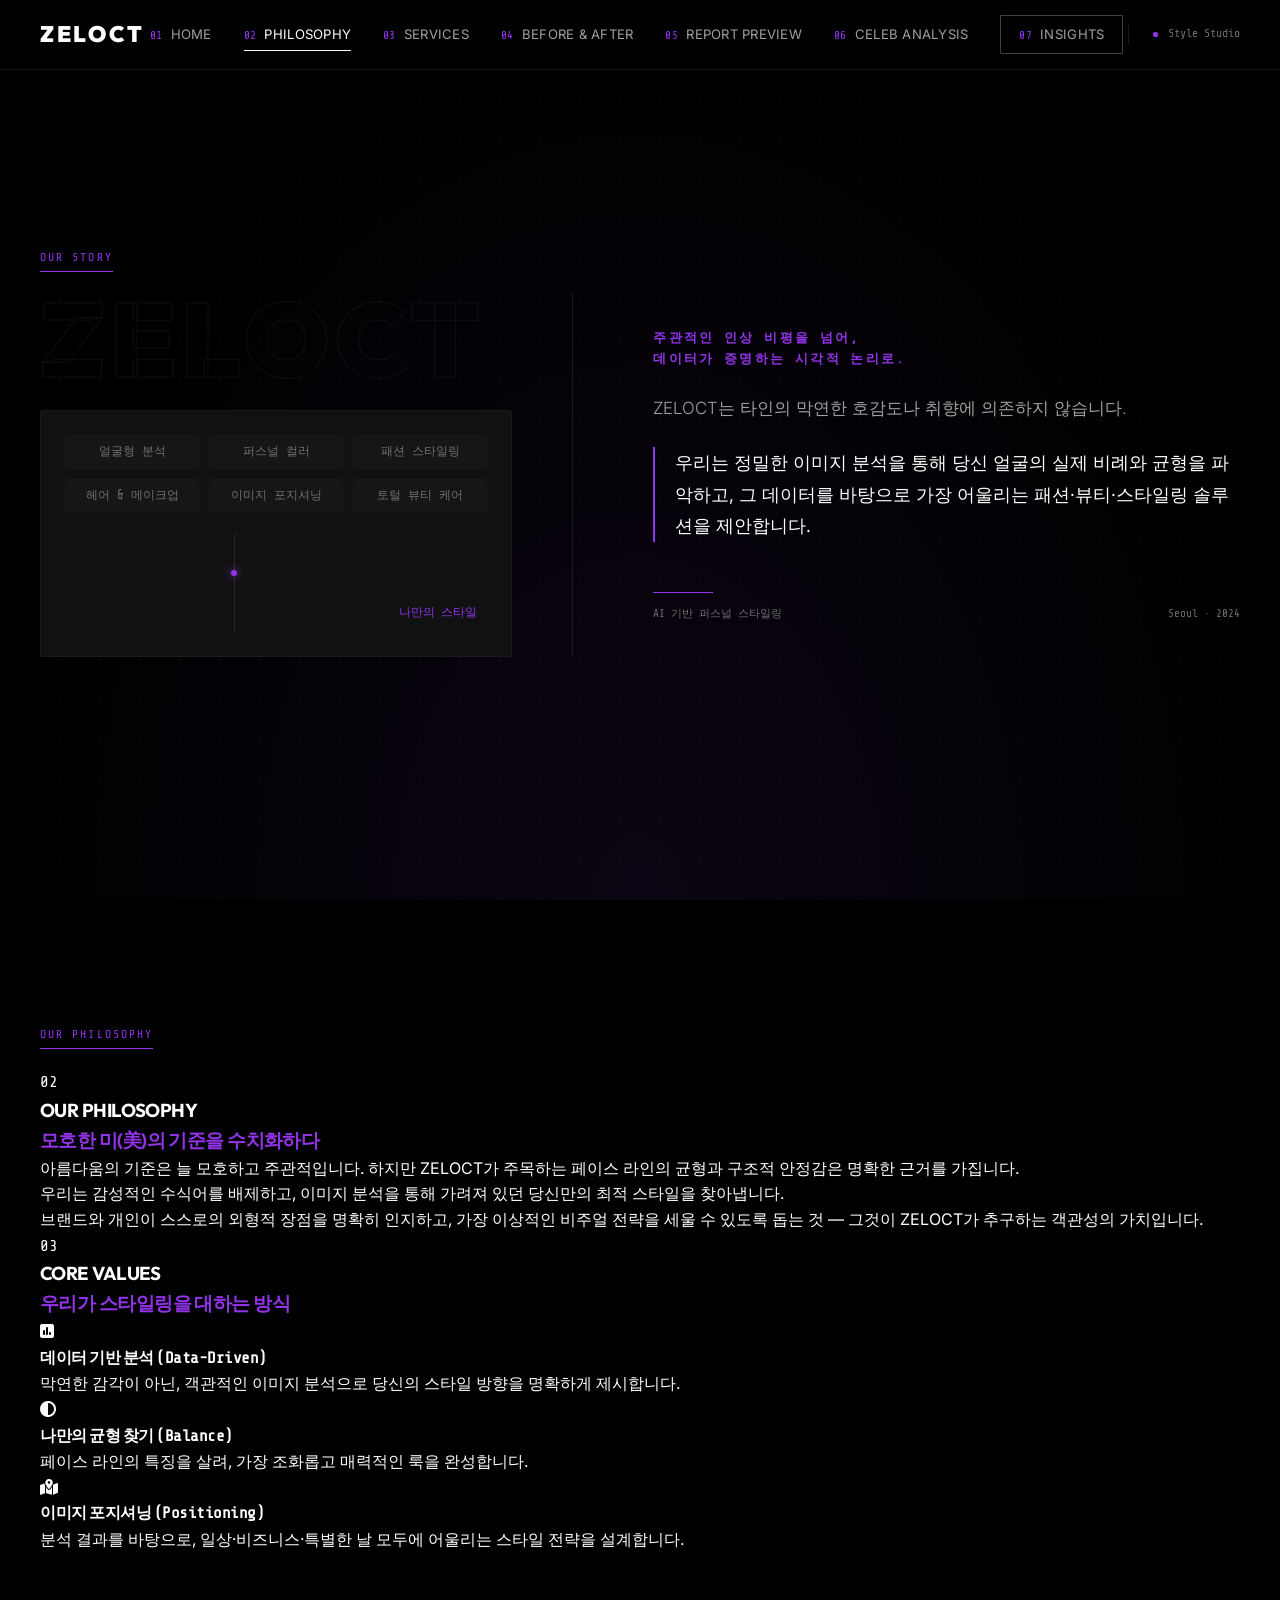
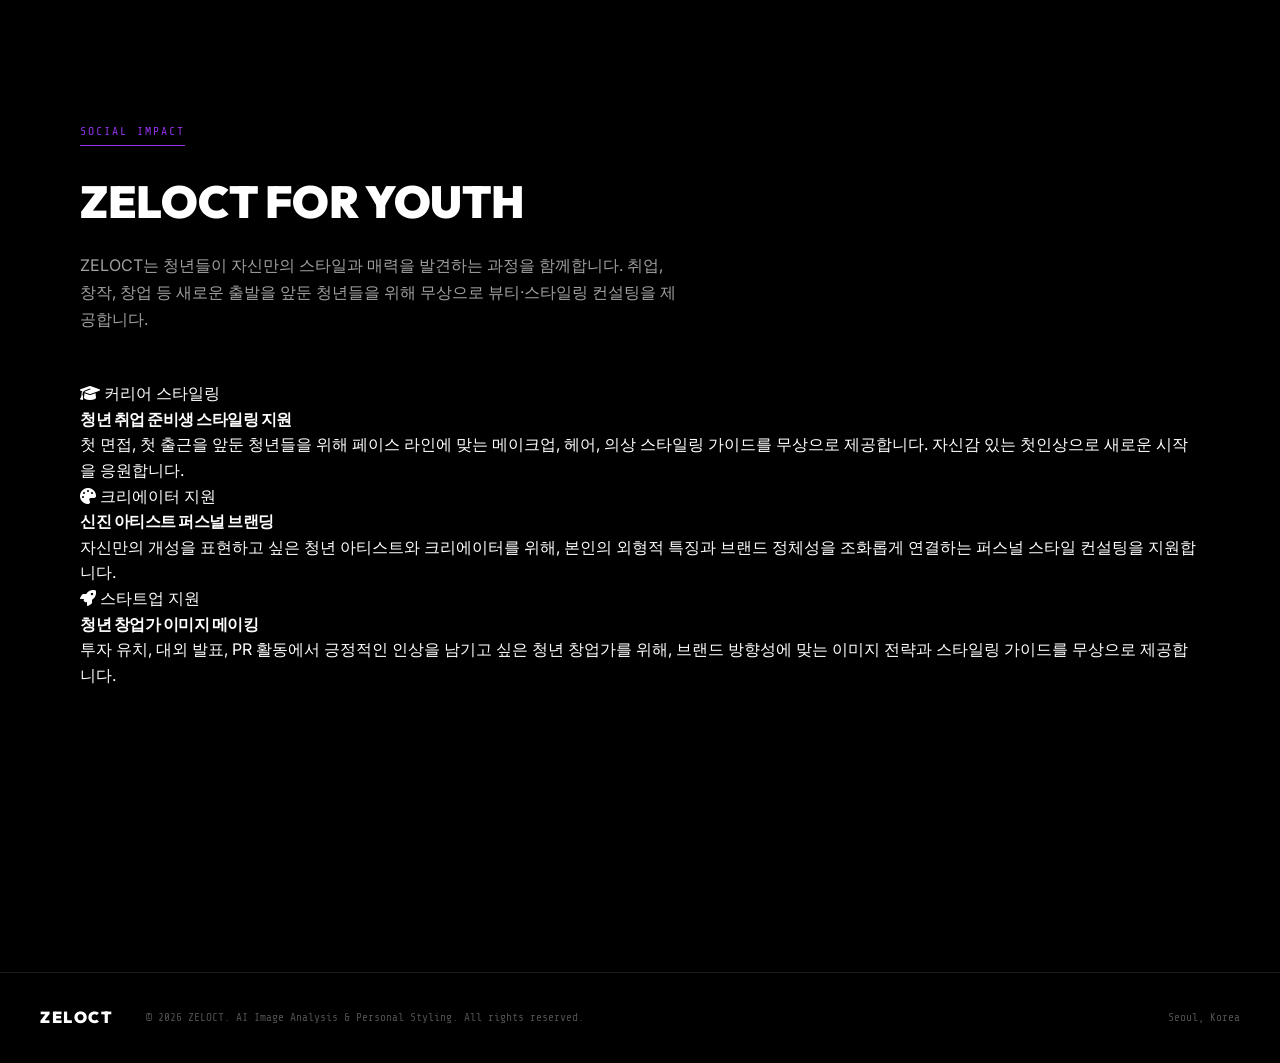
==== commit c69652e7: "style: change theme to purple and black, remove logo symbol" ====
--- a/about.html
+++ b/about.html
@@ -22,15 +22,7 @@
     <header class="system-header">
         <div class="header-container">
             <a href="index.html" class="logo-area">
-                <span class="logo-symbol">
-                    <svg viewBox="0 0 40 40" width="30" height="30">
-                        <polygon points="5,5 35,5 35,35 5,35" fill="none" stroke="#00F0FF" stroke-width="1.5" />
-                        <line x1="20" y1="5" x2="20" y2="35" stroke="#00F0FF" stroke-width="1" stroke-dasharray="2,2" />
-                        <line x1="5" y1="20" x2="35" y2="20" stroke="#00F0FF" stroke-width="1" stroke-dasharray="2,2" />
-                        <circle cx="20" cy="20" r="4" fill="#00F0FF" />
-                        <polygon points="12,12 28,12 20,28" fill="none" stroke="#FFFFFF" stroke-width="1" />
-                    </svg>
-                </span>
+
                 <span class="logo-text">ZELOCT</span>
             </a>
                         <nav class="nav-links">
--- a/style.css
+++ b/style.css
@@ -10,11 +10,11 @@
 :root {
     --black: #000000;
     --white: #FFFFFF;
-    --off-white: #F5F2EE;
-    --cream: #EDE8E0;
-    --accent: #B8956A;          /* Warm Beige Gold — subtle beauty accent */
-    --accent-light: #D4B896;
-    --accent-dark: #8A6A48;
+    --off-white: #F3E8FF;
+    --cream: #E9D5FF;
+    --accent: #9333EA;          /* Modern Purple accent */
+    --accent-light: #A855F7;
+    --accent-dark: #7E22CE;
     --gray-100: #F7F7F7;
     --gray-200: #EBEBEB;
     --gray-300: #D4D4D4;
@@ -31,10 +31,10 @@
     --border-slate: #222222;
     --border-slate-glow: #333333;
     --color-white: #FFFFFF;
-    --color-cyan: #B8956A;
-    --color-cyan-glow: rgba(184, 149, 106, 0.3);
-    --color-primary: #B8956A;
-    --color-primary-glow: rgba(184, 149, 106, 0.3);
+    --color-cyan: #9333EA;
+    --color-cyan-glow: rgba(147, 51, 234, 0.3);
+    --color-primary: #9333EA;
+    --color-primary-glow: rgba(147, 51, 234, 0.3);
     --color-text-muted: #888888;
     --color-text-body: #CCCCCC;
 
@@ -88,7 +88,7 @@
     content: '';
     position: absolute;
     inset: 0;
-    background: radial-gradient(ellipse at 50% 100%, rgba(184,149,106,0.04) 0%, transparent 70%);
+    background: radial-gradient(ellipse at 50% 100%, rgba(147,51,234,0.08) 0%, transparent 70%);
     pointer-events: none;
 }
 
@@ -417,8 +417,8 @@
     position: absolute;
     inset: 0;
     background:
-        radial-gradient(ellipse 70% 60% at 30% 40%, rgba(184,149,106,0.12) 0%, transparent 65%),
-        linear-gradient(160deg, #0A0806 0%, #131008 40%, #0A0A0A 100%);
+        radial-gradient(ellipse 70% 60% at 30% 40%, rgba(147,51,234,0.15) 0%, transparent 65%),
+        linear-gradient(160deg, #0A0512 0%, #05000A 40%, #0A0A0A 100%);
     z-index: 0;
     transition: opacity 1s ease;
 }
@@ -430,10 +430,10 @@
     position: absolute;
     inset: 0;
     background:
-        radial-gradient(circle 2px at 20% 30%, rgba(212,184,150,0.4) 0%, transparent 100%),
-        radial-gradient(circle 2px at 80% 20%, rgba(184,149,106,0.3) 0%, transparent 100%),
-        radial-gradient(circle 2px at 70% 70%, rgba(212,184,150,0.3) 0%, transparent 100%),
-        radial-gradient(circle 2px at 30% 80%, rgba(184,149,106,0.25) 0%, transparent 100%);
+        radial-gradient(circle 2px at 20% 30%, rgba(168,85,247,0.4) 0%, transparent 100%),
+        radial-gradient(circle 2px at 80% 20%, rgba(147,51,234,0.3) 0%, transparent 100%),
+        radial-gradient(circle 2px at 70% 70%, rgba(168,85,247,0.3) 0%, transparent 100%),
+        radial-gradient(circle 2px at 30% 80%, rgba(147,51,234,0.25) 0%, transparent 100%);
     animation: beauty-shimmer 8s ease-in-out infinite alternate;
 }
 
@@ -471,7 +471,7 @@
     font-family: var(--font-mono);
     font-size: 0.7rem;
     letter-spacing: 0.3em;
-    color: rgba(212, 184, 150, 0.8);
+    color: rgba(168, 85, 247, 0.8);
     margin-bottom: 24px;
     text-transform: uppercase;
     opacity: 0;
@@ -648,7 +648,7 @@
     animation: status-ping 2.5s infinite;
 }
 
-.vb-bar-highlight { color: rgba(212, 184, 150, 0.8); }
+.vb-bar-highlight { color: rgba(168, 85, 247, 0.8); }
 
 @keyframes vb-fade-up {
     to { opacity: 1; transform: translateY(0); }
@@ -759,10 +759,10 @@
     font-family: var(--font-mono);
     font-size: 0.68rem;
     color: var(--accent);
-    border: 1px solid rgba(184,149,106,0.3);
+    border: 1px solid rgba(147,51,234,0.3);
     padding: 1px 6px;
     border-radius: 2px;
-    background-color: rgba(184,149,106,0.06);
+    background-color: rgba(147,51,234,0.06);
 }
 
 .visualizer-content {
